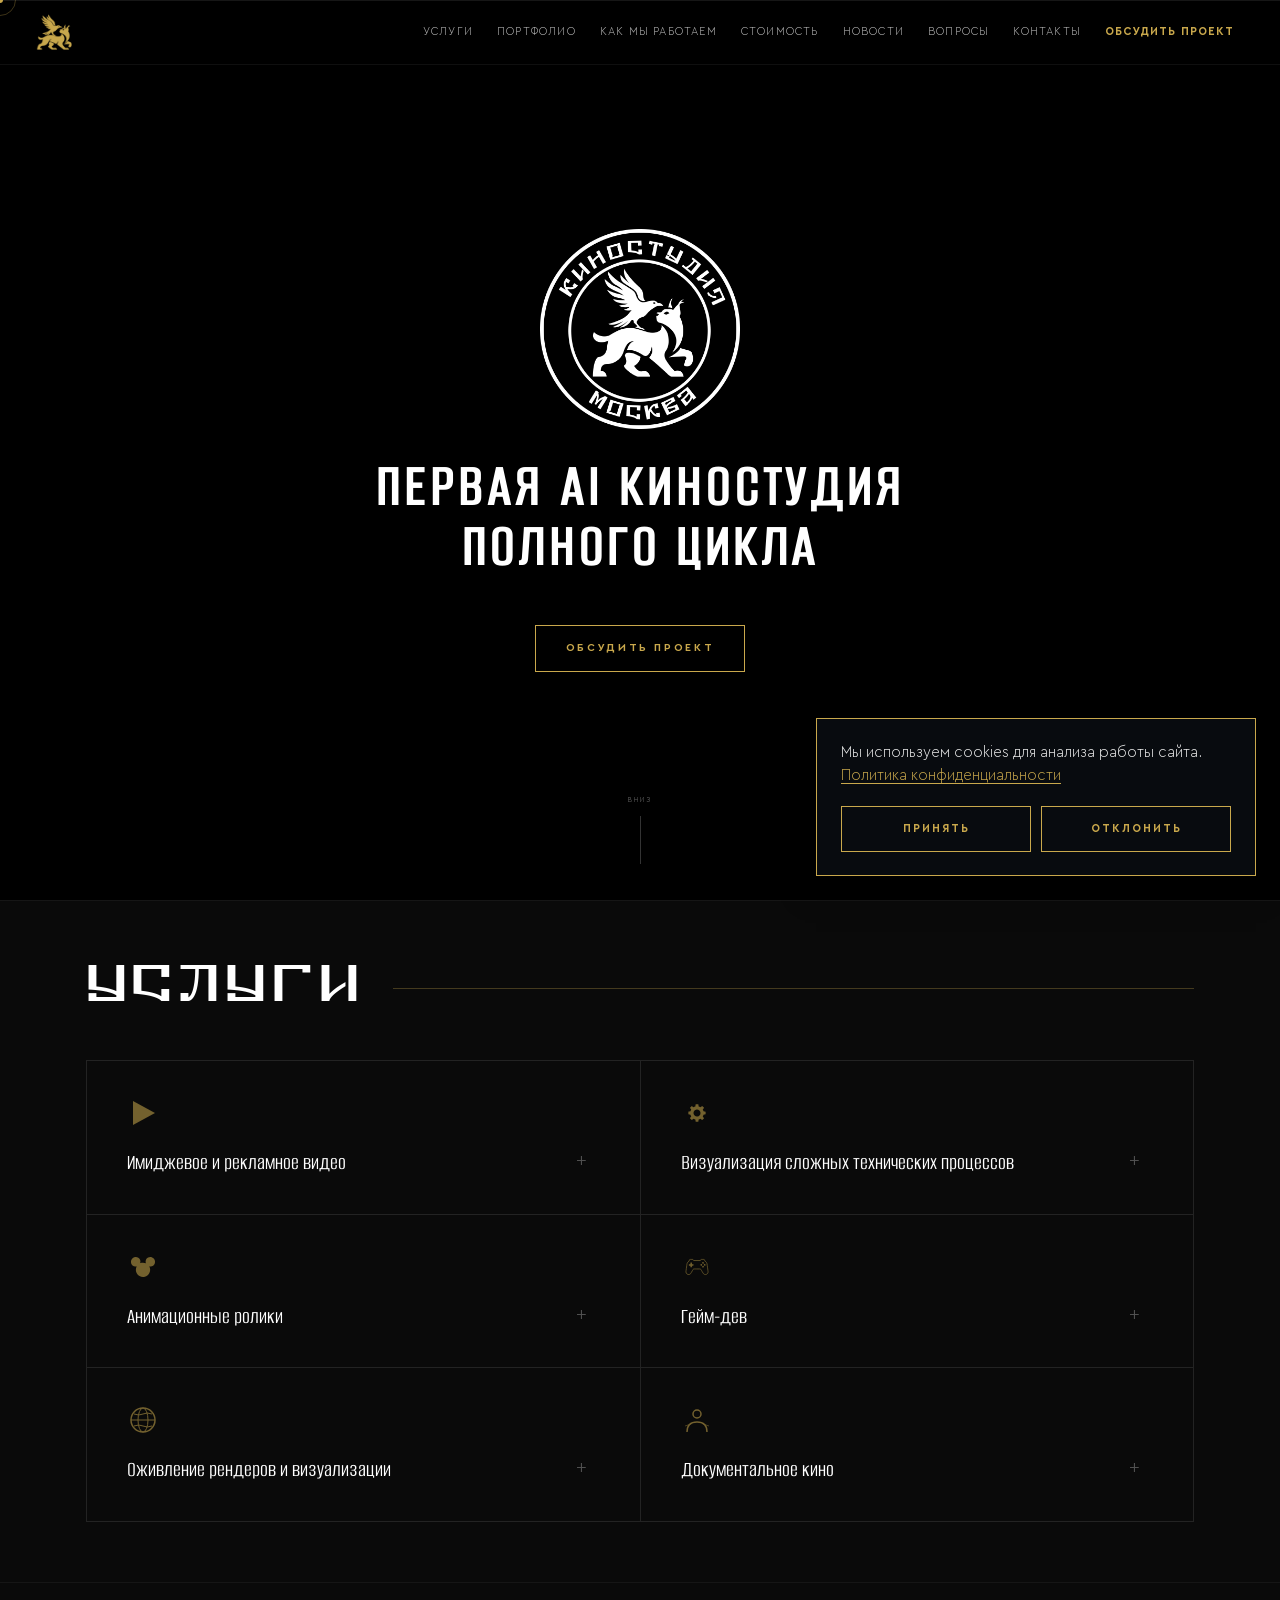
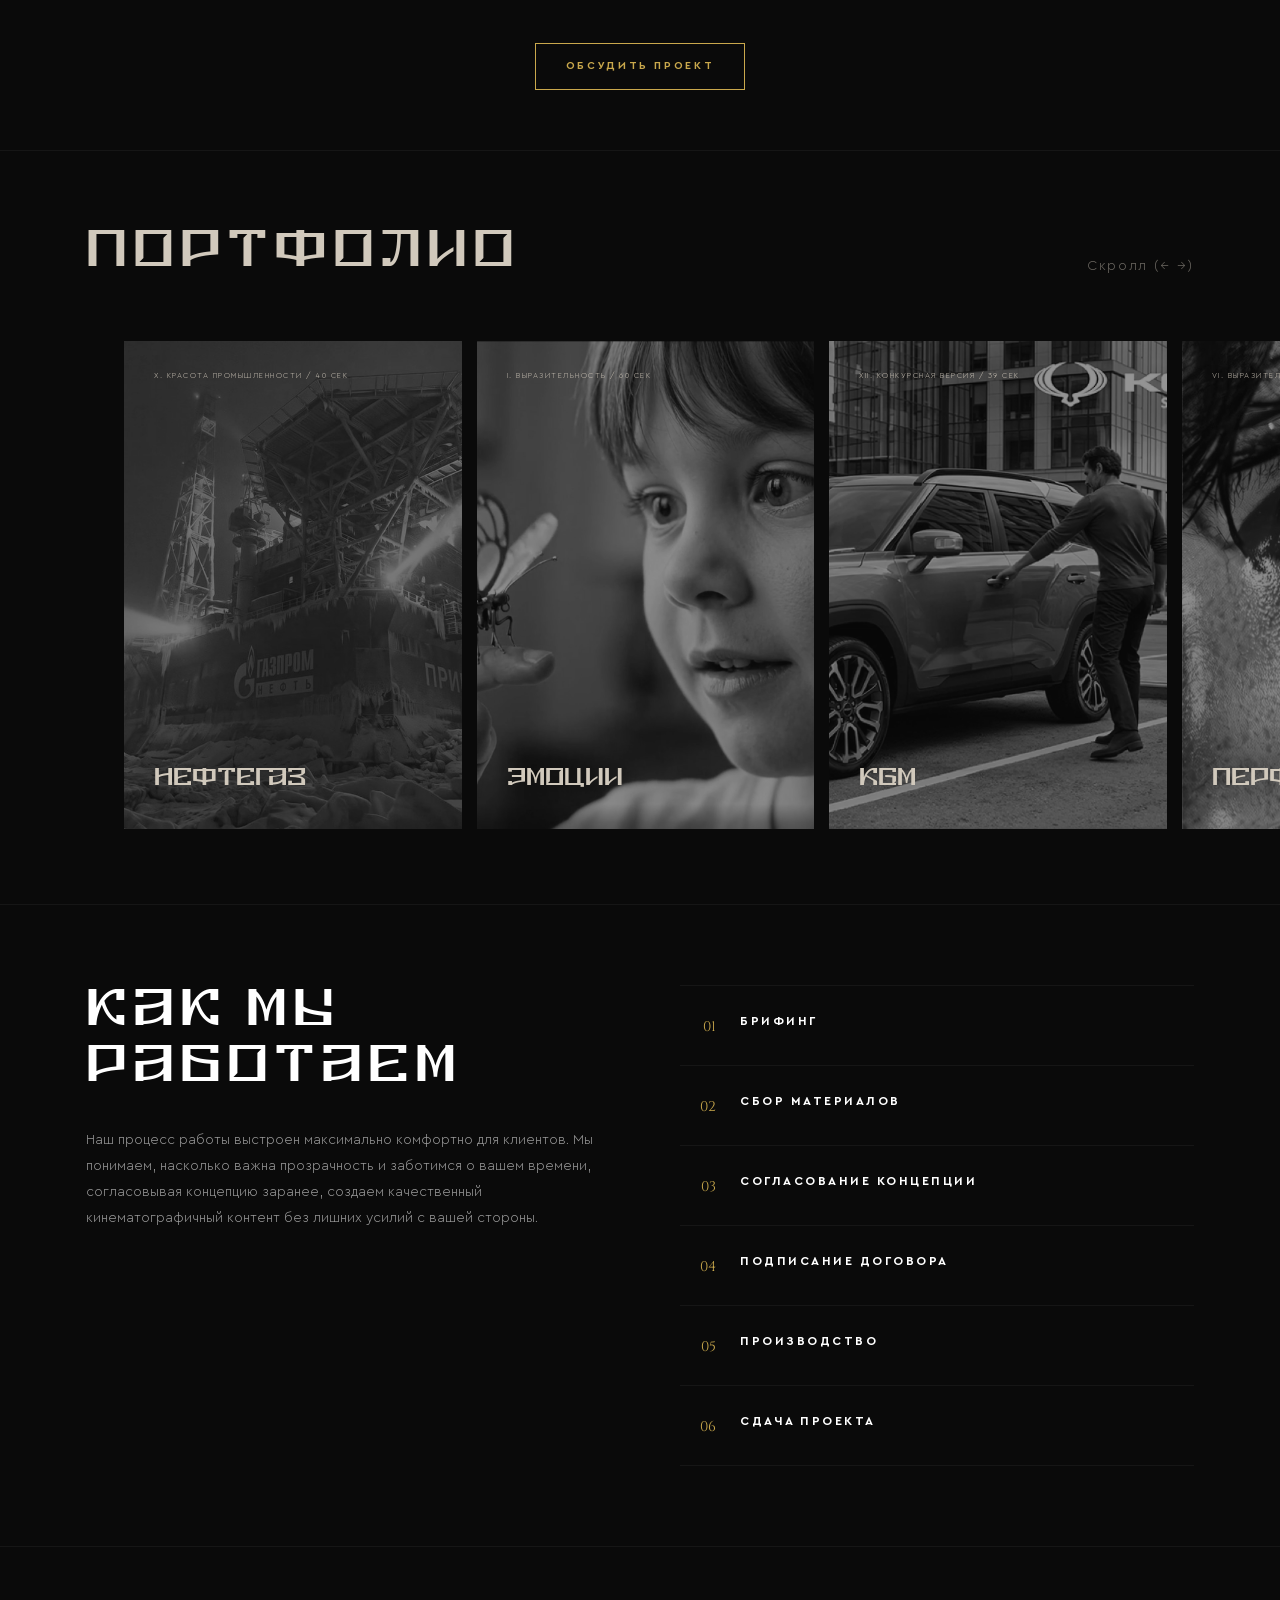
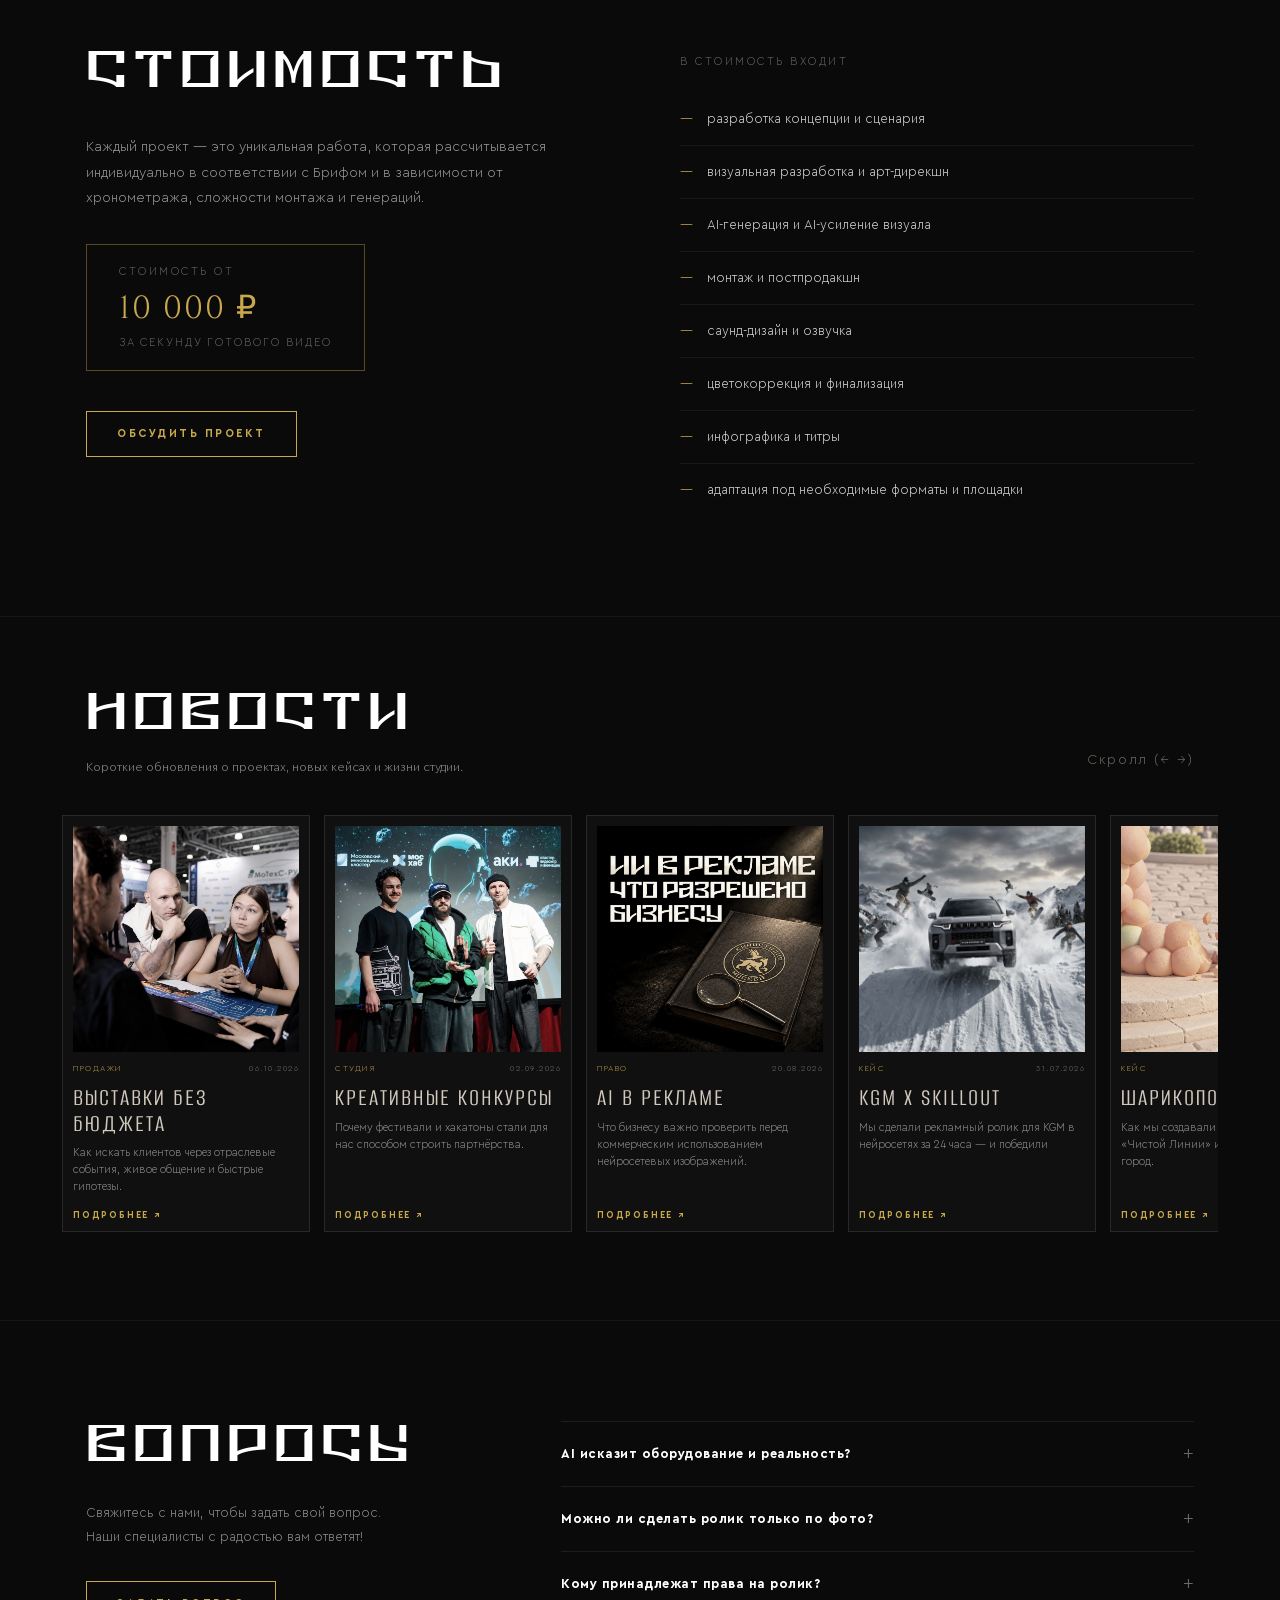
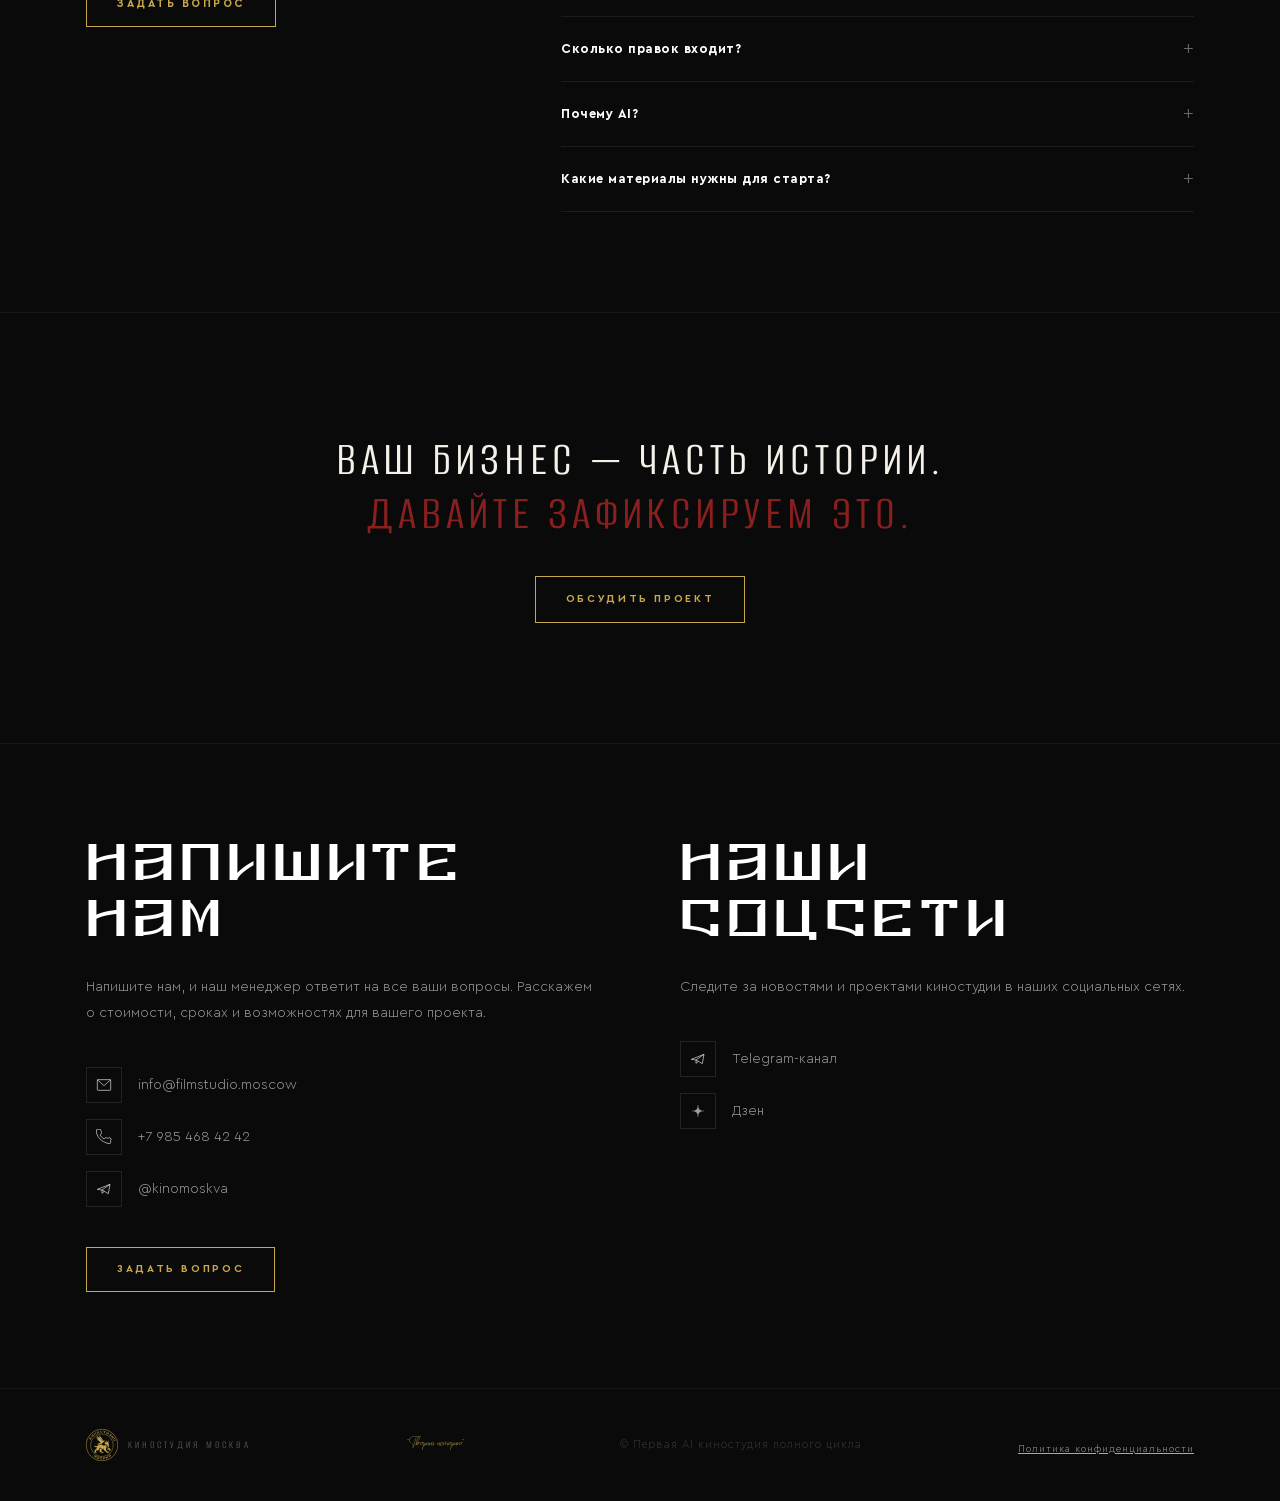
==== index.html @ 427b46ea "Add homepage for hosting diagnostics" ====
<!DOCTYPE html>
<html lang="ru">
<head>
  <meta name="robots" content="noindex,nofollow">
  <meta charset="UTF-8" />
  <meta name="viewport" content="width=device-width, initial-scale=1.0" />
  <title>AI-видеопродакшн и рекламные ролики — Киностудия Москва</title>
  <meta name="description" content="Создаём AI-видео и рекламные ролики для брендов, агентств и корпоративных заказчиков. Концепция, производство и постпродакшн. Обсудите проект со студией">
  
  
  
  <link href="https://fonts.googleapis.com/css2?family=Cinzel:wght@400&display=swap" rel="stylesheet" />
<style>
    @font-face {
      font-display: swap;
      font-family: 'Alumni Sans';
      font-weight: 400;
      src: url('./seo-assets/95b2f2b636941650c0e4.woff') format('woff');
    }
    @font-face {
      font-display: swap;
      font-family: 'Bella Script CYR';
      font-weight: 400;
      src: url('./seo-assets/e4b12abcdb68e929bc5b.woff') format('woff');
    }
    @font-face {
      font-display: swap;
      font-family: 'Belozersk';
      font-weight: 400;
      src: url('./seo-assets/f9d3b7fd0845e3368933.woff') format('woff');
    }
    @font-face {
      font-display: swap;
      font-family: 'Cera Pro';
      font-weight: 700;
      src: url('./seo-assets/f8084cbc8c60eb4481e8.woff') format('woff');
    }
    @font-face {
      font-display: swap;
      font-family: 'Cera Pro';
      font-weight: 300;
      src: url('./seo-assets/e4d81f683a7a56b06e94.woff') format('woff');
    }

    *, *::before, *::after { box-sizing: border-box; margin: 0; padding: 0; }

    :root {
      --gold: #C9A84C;
      --gold-30: rgba(201,168,76,0.3);
      --black: #0A0A0A;
      --dark-green: #0A0F0B;
      --white: #FFFFFF;
      --white-60: rgba(255,255,255,0.6);
      --white-50: rgba(255,255,255,0.5);
      --white-20: rgba(255,255,255,0.2);
      --white-10: rgba(255,255,255,0.1);
      --white-5: rgba(255,255,255,0.05);
      --dawn-pink: #F5F0E8;
    }

    html { scroll-behavior: smooth; }

    body {
      background: var(--dark-green);
      color: var(--white);
      font-family: 'Cera Pro', sans-serif;
      overflow-x: hidden;
    }

    /* HEADER */
    header {
      position: fixed; top:0; left:0; right:0; z-index:100;
      display:flex; justify-content:space-between; align-items:center;
      padding:14px 36px;
      background:rgba(10,10,10,0.85);
      backdrop-filter:blur(12px);
      -webkit-backdrop-filter:blur(12px);
      border-bottom:0.75px solid rgba(255,255,255,0.06);
    }
    .header-logo { display:flex; align-items:center; text-decoration:none; flex-shrink:0; }
    .header-logo svg, .header-logo img { width:36px; height:36px; }
    .header-nav {
      display:flex; align-items:center; gap:4px; flex-wrap:nowrap;
    }
    .header-nav a {
      font-family:'Cera Pro',sans-serif; font-weight:400; font-size:11px;
      letter-spacing:1.2px; text-transform:uppercase;
      color:rgba(255,255,255,0.75); text-decoration:none;
      padding:6px 10px; transition:color .25s; white-space:nowrap;
    }
    .header-nav a:hover { color:#fff; }
    .header-nav a.nav-cta {
      color:#C9A84C; font-weight:700;
    }
    .header-nav a.nav-cta:hover { color:#e0c070; }
    /* Burger for mobile */
    .header-burger {
      display:none; flex-direction:column; gap:5px; cursor:pointer;
      background:none; border:none; padding:4px;
    }
    .header-burger span {
      display:block; width:24px; height:1.5px; background:#fff; transition:.3s;
    }
    .header-mobile-nav {
      display:none; position:fixed; inset:0; top:64px; z-index:99;
      background:rgba(10,10,10,0.97); backdrop-filter:blur(16px);
      flex-direction:column; align-items:center; justify-content:center; gap:28px;
    }
    .header-mobile-nav.open { display:flex; }
    .header-mobile-nav a {
      font-family:'Cera Pro',sans-serif; font-weight:400; font-size:15px;
      letter-spacing:2px; text-transform:uppercase;
      color:rgba(255,255,255,0.8); text-decoration:none;
    }
    .header-mobile-nav a:hover { color:#fff; }
    .header-mobile-nav a.nav-cta { color:#C9A84C; font-weight:700; }
    @media(max-width:1100px){
      .header-nav { display:none; }
      .header-burger { display:flex; }
    }

    /* HERO */
    #hero {
      position:relative; width:100%; height:100vh; min-height:700px;
      background:var(--black); display:flex; flex-direction:column;
      justify-content:center; align-items:center; overflow:hidden;
    }
    .hero-video {
      position:absolute; inset:0; width:100%; height:100%;
      object-fit:cover; z-index:0;
    }
    .hero-bg {
      position:absolute; inset:0;
      background: linear-gradient(180deg,rgba(10,10,10,.4) 0%,rgba(10,10,10,0) 50%,#0A0A0A 100%),rgba(10,10,10,.7);
      mix-blend-mode:multiply; z-index:1;
    }
    .hero-content {
      position:relative; z-index:2;
      display:flex; flex-direction:column; align-items:center;
      text-align:center; max-width:768px; padding:0 12px;
    }
    .hero-logo-mark { margin-bottom:28px; filter:drop-shadow(0 18px 18px rgba(0,0,0,.4)); }
    .hero-logo-mark svg, .hero-logo-mark img { width:200px; height:200px; }
    .hero-title {
      font-family:'Alumni Sans',sans-serif; font-weight:700;
      font-size:clamp(36px,5vw,60px); line-height:1.0;
      letter-spacing:5px; text-transform:uppercase;
      color:var(--white); margin-bottom:16px; max-width:670px;
    }
    .hero-tagline {
      font-family:'Bella Script CYR',cursive; font-size:216px;
      font-weight:400; line-height:1.1; color:var(--gold);
      letter-spacing:1px; margin-bottom:8px;
    }
    .hero-scroll {
      position:absolute; bottom:36px; left:50%; transform:translateX(-50%);
      display:flex; flex-direction:column; align-items:center; gap:12px; z-index:3;
    }
    .hero-scroll span {
      font-family:'Cera Pro',sans-serif; font-size:7px;
      letter-spacing:2px; text-transform:uppercase; color:var(--white-50);
    }
    .hero-scroll-line {
      width:1px; height:48px; background:var(--white-20);
      animation:scrollPulse 2s ease-in-out infinite;
    }
    @keyframes scrollPulse {
      0%,100% { transform:scaleY(1); opacity:.5; }
      50% { transform:scaleY(.6); opacity:1; }
    }

    /* SECTION BASE */
    section { width:100%; border-top:.75px solid var(--white-5); scroll-margin-top:88px; }
    .container { max-width:1156px; margin:0 auto; padding:0 24px; }
    .section-title {
      font-family:'Alumni Sans',sans-serif; font-weight:400;
      font-size:clamp(36px,4vw,60px); line-height:1.08;
      letter-spacing:6px; text-transform:uppercase;
    }

    /* VALUES */
    #values { padding:96px 0 54px; background:var(--dark-green); }
    #values .section-title { color:var(--dawn-pink); max-width:1156px; margin-bottom:44px; }
    .values-grid {
      display:grid; grid-template-columns:repeat(4,1fr);
      border-top:.9px solid var(--white-10); padding-top:58px;
    }
    .value-item { padding-right:32px; }
    .value-numeral {
      font-family:'Cinzel',serif; font-weight:400; font-size:28px; line-height:1;
      color:var(--gold); margin-bottom:20px; display:block;
      -webkit-text-stroke:0; -webkit-font-smoothing:antialiased;
    }
    .value-label {
      font-family:'Cera Pro',sans-serif; font-weight:700; font-size:11px;
      letter-spacing:3px; text-transform:uppercase; color:var(--white);
      margin-bottom:14px; display:block;
    }
    .value-desc {
      font-family:'Cera Pro',sans-serif; font-weight:300; font-size:15px;
      line-height:1.75; color:var(--white-60); max-width:240px;
    }

    /* SERVICES */
    #services { padding:60px 0; background:var(--black); }
    .services-header { display:flex; align-items:center; gap:28px; margin-bottom:44px; }
    .services-header .section-title { color:var(--white); white-space:nowrap; }
    .services-divider { flex:1; height:.9px; background:var(--gold-30); }
    .services-grid {
      display:grid; grid-template-columns:repeat(2,1fr);
      border-top:.9px solid var(--white-10);
      border-left:.9px solid var(--white-10);
    }
    .service-card {
      padding:36px 40px; border-right:.9px solid var(--white-10);
      border-bottom:.9px solid var(--white-10);
      transition:background .4s; cursor:pointer;
      position:relative;
    }
    .service-card:hover { background:rgba(255,255,255,0.04); }
    .service-card:hover .service-icon svg *[stroke]:not([stroke='none']) { stroke:#8A1F1F; }
    .service-card:hover .service-icon svg *[fill]:not([fill='none']) { fill:#8A1F1F; }
    .service-card:hover .service-icon { opacity:1; }
    .service-icon { width:32px; height:32px; margin-bottom:20px; opacity:.55; }
    .service-icon svg { width:100%; height:100%; }
    .service-icon svg * { transition:stroke .3s, fill .3s; }
    .service-card-top { display:flex; align-items:flex-start; justify-content:space-between; }
    .service-name {
      font-family:'Alumni Sans',sans-serif; font-weight:400; font-size:22px;
      line-height:1.3; color:var(--white); margin-bottom:0; flex:1;
    }
    .service-toggle {
      width:24px; height:24px; flex-shrink:0; margin-left:16px; margin-top:2px;
      color:rgba(255,255,255,0.3); transition:transform .3s, color .3s;
      font-size:20px; line-height:1; user-select:none;
    }
    .service-card.open .service-toggle { transform:rotate(45deg); color:#C9A84C; }
    .service-desc {
      font-family:'Cera Pro',sans-serif; font-weight:300; font-size:14px;
      line-height:1.7; color:var(--white-50);
      max-height:0; overflow:hidden; transition:max-height .4s ease, opacity .4s ease, margin .4s ease;
      opacity:0; margin-top:0;
    }
    .service-card.open .service-desc {
      max-height:300px; opacity:1; margin-top:16px;
    }
    @media(max-width:768px){
      .services-grid { grid-template-columns:1fr; }
      .service-card { padding:28px 20px; }
    }

    /* ARCHIVE / PORTFOLIO */
    #portfolio { padding:75px 0; background:var(--black); overflow:hidden; }
    .archive-header {
      display:flex; flex-direction:row; justify-content:space-between;
      align-items:flex-end; margin-bottom:60px;
      max-width:1156px; margin-left:auto; margin-right:auto; padding:0 24px;
    }
    .archive-label {
      font-family:'Cera Pro',sans-serif; font-weight:400; font-size:14px;
      line-height:18px; letter-spacing:3.3px; text-transform:uppercase;
      color:#8C7851; margin-bottom:10px;
    }
    .archive-title {
      font-family:'Alumni Sans',sans-serif; font-weight:400;
      font-size:clamp(36px,4vw,60px); line-height:1.08;
      letter-spacing:6px; color:#D1C9BC; text-transform:uppercase;
    }
    .archive-scroll-hint {
      font-family:'Cera Pro',sans-serif; font-weight:400; font-size:14px;
      line-height:18px; letter-spacing:1.65px; color:#D1C9BC; opacity:.5;
      align-self:flex-end; padding-bottom:6px;
    }
    .archive-strip {
      width:100%; height:488px;
      overflow-x:scroll; overflow-y:hidden;
      display:flex; flex-direction:row; gap:15px; padding:0 144px;
      scrollbar-width:none; -ms-overflow-style:none; cursor:grab;
    }
    .archive-strip::-webkit-scrollbar { display:none; }
    .archive-strip:active { cursor:grabbing; }
    .archive-card {
      position:relative; flex:0 0 337.5px; height:487.5px;
      background:#111111; overflow:hidden;
    }
    .archive-card-bg {
      position:absolute; inset:0;
      filter:grayscale(100%); opacity:.55; transition:filter .4s, opacity .4s;
    }
    .archive-card:hover .archive-card-bg { filter:grayscale(0%); opacity:.85; }
    .archive-card-corners {
      position:absolute; inset:0; pointer-events:none;
      opacity:0; transition:opacity .35s;
    }
    .archive-card:hover .archive-card-corners { opacity:0; }
    .archive-card-corners img {
      position:absolute; width:48px; height:61px;
    }
    .archive-card-corners img:nth-child(1) { bottom:0; left:0; transform:none; }
    .archive-card-corners img:nth-child(2) { bottom:0; right:0; transform:scaleX(-1); }
    .archive-card-corners img:nth-child(3) { top:0; left:0; transform:scaleY(-1); }
    .archive-card-corners img:nth-child(4) { top:0; right:0; transform:scale(-1,-1); }
    .archive-card-meta {
      position:absolute; left:30px; right:30px; top:30px;
      font-family:'Cera Pro',sans-serif; font-weight:400; font-size:7.5px;
      line-height:9px; letter-spacing:1.5px; text-transform:uppercase;
      color:#D1C9BC; z-index:1;
    }
    .archive-card-title {
      position:absolute; left:30px; right:30px; bottom:37px;
      font-family:'Belozersk',serif; font-weight:400; font-size:24px;
      line-height:26px; color:#D1C9BC; z-index:2;
    }
    .archive-card-plus {
      position:absolute; left:50%; top:50%; transform:translate(-50%,-50%);
      width:26.4px; height:26.4px; background:rgba(8,8,8,.8);
      border:.75px solid #D1C9BC; border-radius:50%;
      display:flex; align-items:center; justify-content:center;
      opacity:0; transition:opacity .3s; z-index:3;
    }
    .archive-card:hover .archive-card-plus { opacity:1; }
    .archive-card-plus svg { width:8.4px; height:8.4px; }

    /* NEWS */
    #news {
      padding:72px 0 70px;
      background:var(--black);
      border-top:.75px solid var(--white-5);
      overflow:hidden;
    }
    .news-header {
      display:flex;
      justify-content:space-between;
      align-items:flex-end;
      gap:32px;
      margin-bottom:26px;
    }
    .news-intro {
      max-width:380px;
      margin-top:12px;
      font-family:'Cera Pro',sans-serif;
      font-size:12px;
      line-height:1.7;
      color:rgba(255,255,255,.55);
    }
    .news-scroll-hint {
      font-family:'Cera Pro',sans-serif;
      font-size:14px;
      line-height:18px;
      letter-spacing:1.65px;
      color:#D1C9BC;
      opacity:.5;
      flex-shrink:0;
      padding-bottom:8px;
    }
    .news-strip {
      display:flex;
      gap:14px;
      overflow-x:auto;
      overflow-y:hidden;
      scroll-snap-type:x mandatory;
      padding:12px 24px 18px;
      margin:0 -24px;
      scrollbar-width:none;
      -ms-overflow-style:none;
      cursor:grab;
    }
    .news-strip::-webkit-scrollbar { display:none; }
    .news-strip:active { cursor:grabbing; }
    .news-card {
      display:flex;
      flex-direction:column;
      flex:0 0 248px;
      scroll-snap-align:start;
      padding:10px;
      border:.75px solid rgba(255,255,255,.1);
      background:rgba(255,255,255,.025);
      text-decoration:none;
      color:inherit;
      transition:transform .35s ease, border-color .35s ease, background .35s ease;
    }
    .news-card:hover {
      transform:translateY(-4px);
      border-color:rgba(201,168,76,.45);
      background:rgba(201,168,76,.045);
    }
    .news-image {
      flex-shrink:0;
      width:100%;
      aspect-ratio:1/1;
      margin-bottom:12px;
      background:#111 center/cover no-repeat;
      filter:grayscale(45%);
      transition:filter .35s ease, opacity .35s ease;
    }
    .news-card:hover .news-image { filter:grayscale(0%); opacity:.92; }
    .news-image.news-placeholder {
      display:flex;
      align-items:center;
      justify-content:center;
      border:.75px solid rgba(201,168,76,.18);
      background:
        radial-gradient(circle at 50% 42%, rgba(201,168,76,.12), rgba(201,168,76,0) 42%),
        linear-gradient(145deg, rgba(255,255,255,.04), rgba(255,255,255,.01));
      filter:none;
    }
    .news-image.news-placeholder span {
      font-family:'Cinzel',serif;
      font-size:28px;
      letter-spacing:5px;
      color:rgba(201,168,76,.55);
    }
    .news-meta-row {
      display:flex;
      justify-content:space-between;
      align-items:center;
      gap:14px;
      margin-bottom:10px;
      font-family:'Cera Pro',sans-serif;
      font-size:8px;
      line-height:1.4;
      letter-spacing:1.5px;
      text-transform:uppercase;
      color:rgba(255,255,255,.42);
    }
    .news-category { color:#C9A84C; }
    .news-card h3 {
      margin:0 0 8px;
      font-family:'Alumni Sans',sans-serif;
      font-weight:400;
      font-size:25px;
      line-height:1.02;
      letter-spacing:2px;
      text-transform:uppercase;
      color:#D1C9BC;
    }
    .news-card p {
      min-height:54px;
      margin:0 0 12px;
      font-family:'Cera Pro',sans-serif;
      font-size:11px;
      line-height:1.55;
      color:rgba(255,255,255,.58);
    }
    .news-more {
      display:inline-flex;
      margin-top:auto;
      align-items:center;
      gap:8px;
      font-family:'Cera Pro',sans-serif;
      font-size:9px;
      font-weight:700;
      letter-spacing:1.8px;
      text-transform:uppercase;
      color:#C9A84C;
    }


    /* PROCESS */
    #process { padding:80px 0; background:var(--black); border-top:.75px solid var(--white-5); }
    .process-inner { display:grid; grid-template-columns:1fr 1fr; gap:80px; align-items:start; }
    .process-text .section-title { color:var(--white); margin-bottom:32px; }
    .process-text p { font-family:'Cera Pro',sans-serif; font-size:14px; line-height:1.85; color:var(--white-60); margin-bottom:20px; }
    .process-steps { display:flex; flex-direction:column; }
    .process-step { display:flex; align-items:flex-start; gap:24px; padding:28px 0; border-bottom:.75px solid var(--white-5); }
    .process-step:first-child { border-top:.75px solid var(--white-5); }
    .step-num { font-family:'Cinzel',serif; font-size:14px; color:var(--gold); min-width:36px; text-align:right; margin-top:3px; flex-shrink:0; }
    .step-body h3 { font-family:'Cera Pro',sans-serif; font-weight:700; font-size:12px; letter-spacing:2.5px; text-transform:uppercase; color:var(--white); margin-bottom:8px; }
    .step-body p { font-family:'Cera Pro',sans-serif; font-size:12px; line-height:1.8; color:var(--white-50); }

        /* ── FAQ ── */
    #faq { padding:100px 0; background:var(--black); border-top:.75px solid var(--white-5); }
    .faq-inner { display:grid; grid-template-columns:1fr 1.6fr; gap:80px; align-items:start; }
    .faq-left .section-title { color:var(--white); margin-bottom:24px; }
    .faq-left p { font-family:'Cera Pro',sans-serif; font-size:13px; line-height:1.85; color:rgba(255,255,255,0.55); margin-bottom:32px; }
    .faq-list { display:flex; flex-direction:column; }
    .faq-item { border-bottom:.75px solid rgba(255,255,255,0.08); cursor:pointer; }
    .faq-item:first-child { border-top:.75px solid rgba(255,255,255,0.08); }
    .faq-q { display:flex; justify-content:space-between; align-items:center; gap:20px;
      padding:22px 0; font-family:'Cera Pro',sans-serif; font-size:13px; font-weight:700;
      letter-spacing:0.5px; color:var(--white); transition:color .25s; user-select:none; }
    .faq-item:hover .faq-q { color:#C9A84C; }
    .faq-icon { font-size:20px; font-weight:300; color:rgba(255,255,255,0.4);
      transition:transform .3s, color .25s; flex-shrink:0; line-height:1; }
    .faq-item.open .faq-icon { transform:rotate(45deg); color:#C9A84C; }
    .faq-a { max-height:0; overflow:hidden; opacity:0;
      transition:max-height .4s ease, opacity .35s ease, padding .3s ease;
      font-family:'Cera Pro',sans-serif; font-size:13px; line-height:1.8;
      color:rgba(255,255,255,0.6); padding-bottom:0; }
    .faq-item.open .faq-a { max-height:400px; opacity:1; padding-bottom:22px; }

    /* CONTACTS */
    #contacts { padding:96px 0; background:var(--black); border-top:.75px solid var(--white-5); }
    .contacts-inner { display:grid; grid-template-columns:repeat(2, minmax(0, 1fr)); gap:80px; }
    .contacts-social .section-title { color:var(--white); margin-bottom:24px; }
    .contacts-social p { font-family:'Cera Pro',sans-serif; font-size:14px; line-height:1.85; color:var(--white-60); margin-bottom:40px; }
    @media(max-width:768px) {
      .contacts-inner { grid-template-columns:1fr; gap:56px; }
      .contacts-social p { margin-bottom:28px; }
    }
    .contacts-text .section-title { color:var(--white); margin-bottom:24px; }
    .contacts-text p { font-family:'Cera Pro',sans-serif; font-size:14px; line-height:1.85; color:var(--white-60); margin-bottom:40px; }
    .contacts-links { display:flex; flex-direction:column; gap:16px; }
    .contact-link { display:flex; align-items:center; gap:16px; font-family:'Cera Pro',sans-serif; font-size:14px; color:var(--white-60); text-decoration:none; transition:color .3s; }
    .contact-link:hover { color:var(--gold); }
    .contact-link-icon { width:36px; height:36px; border:.75px solid var(--white-10); display:flex; align-items:center; justify-content:center; flex-shrink:0; transition:border-color .3s, background .3s; }
    .contact-link:hover .contact-link-icon { border-color:var(--gold-30); background:rgba(201,168,76,.05); }
    .contact-link-icon svg { width:16px; height:16px; stroke:currentColor; fill:none; }
    .contact-form { display:flex; flex-direction:column; gap:20px; }
    .form-group { display:flex; flex-direction:column; gap:8px; }
    .form-group label { font-family:'Cera Pro',sans-serif; font-size:10px; letter-spacing:2px; text-transform:uppercase; color:var(--white-50); }
    .form-group input, .form-group textarea {
      background:transparent; border:none; border-bottom:.75px solid var(--white-10);
      color:var(--white); font-family:'Cera Pro',sans-serif; font-size:14px; font-weight:300;
      padding:12px 0; outline:none; resize:none; transition:border-color .3s; width:100%;
    }
    .form-group input::placeholder, .form-group textarea::placeholder { color:var(--white-20); }
    .form-group input:focus, .form-group textarea:focus { border-bottom-color:var(--gold); }
    .form-group textarea { height:100px; }
    .form-submit {
      display:inline-flex; align-items:center; gap:12px;
      background:var(--gold); color:var(--black); font-family:'Cera Pro',sans-serif;
      font-size:11px; font-weight:700; letter-spacing:2.5px; text-transform:uppercase;
      border:none; padding:16px 32px; cursor:pointer; transition:opacity .3s; align-self:flex-start;
    }
    .form-submit:hover { opacity:.85; }
    .form-submit svg { width:14px; height:14px; stroke:var(--black); fill:none; }

    /* FOOTER */
    footer { background:var(--black); border-top:.75px solid var(--white-5); padding:40px 0; }
    .footer-inner { display:flex; align-items:center; justify-content:space-between; }
    .footer-logo-text { font-family:'Alumni Sans',sans-serif; font-size:18px; letter-spacing:4px; text-transform:uppercase; color:var(--white-50); display:flex; align-items:center; gap:10px; }
    .footer-copy { font-family:'Cera Pro',sans-serif; font-size:11px; letter-spacing:1px; color:var(--white-20); }
    .footer-tagline { font-family:'Bella Script CYR',cursive; font-size:24px; color:var(--gold); opacity:.6; font-weight:400; }

    /* SCROLL REVEAL */
    .reveal { opacity:1; transform:none; transition:opacity .7s ease, transform .7s ease; }
    .reveal.reveal-ready { opacity:0; transform:translateY(24px); }
    .reveal.visible { opacity:1; transform:none; }
    .reveal-delay-1 { transition-delay:.1s; }
    .reveal-delay-2 { transition-delay:.2s; }
    .reveal-delay-3 { transition-delay:.3s; }
    .reveal-delay-4 { transition-delay:.4s; }

    /* CURSOR */
    @media(max-width:768px){ .cursor, .cursor-ring { display:none !important; } }
    .cursor { position:fixed; width:6px; height:6px; background:var(--gold); border-radius:50%; pointer-events:none; z-index:9999; transform:translate(-50%,-50%); transition:transform .1s; }
    .cursor-ring { position:fixed; width:32px; height:32px; border:1px solid var(--gold-30); border-radius:50%; pointer-events:none; z-index:9998; transform:translate(-50%,-50%); transition:transform .15s ease, width .3s, height .3s, border-color .3s; }

    @media (max-width:768px) {
      .values-grid { grid-template-columns:1fr 1fr; gap:40px 24px; }
      .services-grid { grid-template-columns:1fr 1fr; }
      .service-card { border-right:none; border-bottom:.9px solid var(--white-10); }
      .process-inner, .tech-inner, .contacts-inner { grid-template-columns:1fr; gap:40px; }
      .stats-grid { grid-template-columns:1fr 1fr; }
      .stat-item { border-right:none; border-bottom:1px solid rgba(10,10,10,.15); }
      .footer-inner { flex-direction:column; gap:16px; text-align:center; }
      .archive-header { flex-direction:column; align-items:flex-start; gap:8px; }
      header { mix-blend-mode:normal; background:rgba(10,10,10,.8); backdrop-filter:blur(8px); }
      .hero-tagline { font-size:72px; line-height:0.95; }
    }

    /* ── VIDEO OVERLAY ── */
    .video-overlay {
      display:none; position:fixed; inset:0; z-index:9999;
      align-items:center; justify-content:center;
    }
    .video-overlay.active { display:flex; }
    .video-overlay-backdrop {
      position:absolute; inset:0;
      background:rgba(0,0,0,.5);
    }
    .video-overlay-box {
      position:relative; z-index:1;
      width:70vw; max-width:70vw;
      background:#000;
      box-shadow:0 0 80px rgba(0,0,0,.8);
    }
    .video-overlay-box video {
      display:block; width:100%; height:auto;
    }
    .video-overlay-close {
      position:absolute; top:-44px; right:0;
      width:36px; height:36px; cursor:pointer;
      display:flex; align-items:center; justify-content:center;
      background:none; border:none; padding:0;
    }
    .video-overlay-close svg { width:24px; height:24px; }
    .archive-card { cursor:pointer; }
    /* Process step hover descriptions */
    .step-desc {
      overflow: hidden;
      max-height: 0;
      opacity: 0;
      transition: max-height 0.4s ease, opacity 0.3s ease, margin-top 0.3s ease;
      font-family: 'Cera Pro', sans-serif;
      font-size: 13px;
      line-height: 1.7;
      color: rgba(255,255,255,0.6);
      margin-top: 0;
    }
    .process-step-hover:hover .step-desc {
      max-height: 200px;
      opacity: 1;
      margin-top: 10px;
    }
    .process-step-hover {
      cursor: default;
      transition: background 0.2s;
    }
    .process-step-hover:hover {
      background: rgba(255,255,255,0.02);
    }
    /* ── CASES ── */
    #cases { padding:80px 0; background:var(--black); border-top:.75px solid var(--white-5); }
    .cases-header { display:flex; flex-direction:row; justify-content:space-between; align-items:flex-end;
      margin-bottom:60px; width:100%; padding:0 144px; box-sizing:border-box; }
    .cases-grid { display:flex; flex-direction:row; gap:15px;
      width:100%; padding:0 144px;
      overflow-x:auto; overflow-y:hidden; scrollbar-width:none; -ms-overflow-style:none; cursor:grab; }
    .cases-grid::-webkit-scrollbar { display:none; }
    .cases-grid:active { cursor:grabbing; }
    .case-card {
      position:relative; width:380px; height:460px; flex:0 0 380px;
      background:#181B17; overflow:hidden; cursor:pointer; text-decoration:none; display:block;
    }
    .case-image-wrapper { position:absolute; inset:0; z-index:0; }
    .case-image-bg {
      position:absolute; left:-5px; right:-5px; top:-5px; bottom:-5px;
      background-size:cover; background-position:center;
      filter:grayscale(100%) brightness(0.85);
      transition:filter .45s ease;
    }
    .case-card:hover .case-image-bg { filter:grayscale(0%) brightness(1); }
    .case-overlay {
      position:absolute; inset:0; z-index:1;
      background:linear-gradient(0deg, rgba(2,3,2,.95) 0%, rgba(2,3,2,.6) 26.44%, rgba(28,46,30,.1) 52.88%, rgba(2,3,2,.6) 75.48%, rgba(2,3,2,.95) 100%);
    }
    .case-frame-border {
      box-sizing:border-box; position:absolute; left:15px; right:15px; top:15px; bottom:15px;
      border:1px solid rgba(201,168,76,.15); z-index:2; pointer-events:none;
      transition:border-color .35s;
    }
    .case-card:hover .case-frame-border { border-color:rgba(201,168,76,.35); }
    .case-date-left {
      position:absolute; left:30px; top:24px; z-index:3;
      font-family:'Cera Pro',sans-serif; font-size:12.8px; line-height:20px;
      letter-spacing:1.28px; color:#7A1C1C;
    }
    .case-date-right {
      position:absolute; right:30px; top:24px; z-index:3;
      font-family:'Cera Pro',sans-serif; font-size:12.8px; line-height:20px;
      letter-spacing:1.28px; color:#7A1C1C;
    }
    .case-content {
      position:absolute; bottom:0; left:0; right:0; z-index:5;
      padding:30px; display:flex; flex-direction:column; gap:0;
    }
    .case-client {
      font-family:'Oswald','Alumni Sans',sans-serif; font-size:12px; line-height:19px;
      letter-spacing:3.6px; text-transform:uppercase; color:#C9A84C;
      opacity:.8; margin-bottom:8px;
    }
    .case-title {
      font-family:'Belozersk Font',serif; font-size:clamp(20px,3vw,36px); line-height:1.15;
      color:#8A1F1F; margin:0 0 8px 0;
    }

    .case-corners { position:absolute; inset:0; pointer-events:none; opacity:0; transition:opacity .35s; z-index:6; }
    .case-card:hover .case-corners { opacity:1; }
    .case-corners img { position:absolute; width:48px; height:61px; }
    .case-corners img:nth-child(1) { bottom:0; left:0; }
    .case-corners img:nth-child(2) { bottom:0; right:0; transform:scaleX(-1); }
    .case-corners img:nth-child(3) { top:0; left:0; transform:scaleY(-1); }
    .case-corners img:nth-child(4) { top:0; right:0; transform:scale(-1,-1); }
    @media(max-width:768px){
      .cases-header { padding:0 20px; }
      .cases-grid { padding:0 20px; gap:15px; }
      .case-card { flex:0 0 80vw; height:auto; aspect-ratio:4/3; }
    }

    /* Responsive layout: shared desktop typography and compact phone rhythm. */
    @media (max-width: 768px) {
      html, body {
        width:100%;
        max-width:100%;
        overflow-x:hidden;
      }
      body { -webkit-text-size-adjust:100%; }
      header {
        padding:12px 18px !important;
        background:rgba(10,10,10,.92) !important;
        mix-blend-mode:normal !important;
        backdrop-filter:blur(12px) !important;
        -webkit-backdrop-filter:blur(12px) !important;
      }
      .header-logo svg, .header-logo img { width:32px; height:32px; }
      .header-mobile-nav {
        top:58px;
        justify-content:flex-start;
        padding:44px 20px 32px;
        gap:22px;
        overflow-y:auto;
      }
      section { overflow-x:clip; }
      .container { padding:0 20px; }
      #hero {
        min-height:520px;
        height:min(740px, 92svh);
        padding:88px 0 56px;
        justify-content:center;
      }
      .hero-content {
        max-width:100%;
        padding:0 20px;
      }
      .hero-logo-mark { margin-bottom:20px; }
      .hero-logo-mark svg, .hero-logo-mark img { width:112px; height:112px; }
      .hero-title {
        font-size:clamp(30px, 8.5vw, 38px);
        line-height:1.05;
        letter-spacing:2.8px;
        max-width:340px;
        margin-bottom:20px;
      }
      .hero-cta {
        margin-top:24px !important;
        padding:14px 22px !important;
        max-width:calc(100vw - 40px);
      }
      .hero-scroll { bottom:20px; }
      .section-title,
      .archive-title {
        font-size:clamp(30px, 7.7vw, 38px);
        letter-spacing:3px;
        line-height:1.02;
        overflow-wrap:anywhere;
      }
      #services,
      #portfolio,
      #process,
      #price,
      #faq,
      #contacts {
        padding-top:40px !important;
        padding-bottom:40px !important;
      }
      .services-header {
        gap:18px;
        margin-bottom:28px;
      }
      .services-grid {
        grid-template-columns:repeat(2,minmax(0,1fr)) !important;
        align-items:stretch;
        border-left:.9px solid var(--white-10);
      }
      .service-card {
        padding:18px 14px;
        border-right:.9px solid var(--white-10);
      }
      .service-name {
        font-size:20px;
        line-height:1.2;
      }
      .service-desc {
        font-size:14px;
        line-height:1.65;
      }
      .archive-header {
        padding:0 20px;
        margin-bottom:28px;
      }
      .archive-scroll-hint {
        font-size:12px;
        padding-bottom:0;
      }
      .archive-strip {
        height:auto;
        padding:0 20px 6px;
        gap:14px;
        scroll-snap-type:x mandatory;
      }
      .archive-card {
        flex:0 0 min(64vw, 280px);
        height:auto;
        aspect-ratio:.72;
        max-height:390px;
        scroll-snap-align:start;
      }
      .archive-card-meta {
        left:20px;
        right:20px;
        top:20px;
      }
      .archive-card-title {
        left:20px;
        right:20px;
        bottom:24px;
        font-size:22px;
        line-height:24px;
      }
      .archive-card-plus { opacity:1; }
      #news {
        padding:42px 0 40px;
      }
      .news-header {
        flex-direction:column;
        align-items:flex-start;
        gap:8px;
        margin-bottom:18px;
      }
      .news-intro {
        max-width:none;
        margin-top:8px;
        font-size:11px;
        line-height:1.55;
      }
      .news-scroll-hint {
        font-size:11px;
        padding-bottom:0;
      }
      .news-strip {
        margin:0 -20px;
        padding:12px 20px 8px;
        gap:10px;
      }
      .news-card {
        flex:0 0 min(248px, 76vw);
        padding:8px;
      }
      .news-image {
        margin-bottom:9px;
      }
      .news-meta-row {
        margin-bottom:8px;
        gap:8px;
        font-size:7px;
        letter-spacing:1.1px;
      }
      .news-card h3 {
        margin-bottom:6px;
        font-size:20px;
        letter-spacing:1.6px;
        line-height:1.04;
      }
      .news-card p {
        min-height:0;
        margin-bottom:10px;
        font-size:12px;
        line-height:1.55;
      }
      .news-more {
        font-size:8px;
        letter-spacing:1.4px;
      }
      .process-inner,
      .faq-inner { display:block; }
      .process-text {
        position:static;
        top:auto;
        margin-bottom:32px;
      }
      .process-step {
        gap:16px;
        padding:16px 0;
      }
      .step-num {
        min-width:30px;
        text-align:left;
      }
      .step-desc {
        max-height:none;
        opacity:1;
        margin-top:10px;
      }
      .process-step-hover:hover { background:transparent; }
      #price .container > div {
        grid-template-columns:1fr !important;
        gap:28px !important;
      }
      #price a,
      #faq a,
      #cta-banner a,
      #contacts a[style*="inline-flex"] {
        width:auto;
        max-width:100%;
        min-height:44px;
      }
      .faq-left { margin-bottom:34px; }
      .faq-q {
        padding:16px 0;
        align-items:flex-start;
      }
      .faq-a {
        font-size:13px;
        line-height:1.7;
      }
      .contacts-inner { max-width:none; }
      .contacts-text p { margin-bottom:28px; }
      .contact-link {
        align-items:flex-start;
        min-width:0;
        overflow-wrap:anywhere;
        word-break:break-word;
      }
      .contact-link-icon { margin-top:-6px; }
      .footer-inner { align-items:center; }
      .footer-logo-text {
        justify-content:center;
        flex-wrap:wrap;
        line-height:1.1;
      }
      .video-overlay-box,
      .video-overlay-box[style] {
        width:92vw !important;
        max-width:92vw !important;
      }
      .video-overlay-close {
        top:-42px;
        right:0;
      }
      #privacy-modal > div {
        width:calc(100% - 32px) !important;
        margin:24px auto !important;
        padding:34px 20px !important;
      }
      #privacy-modal .privacy-title {
        font-size:24px !important;
        letter-spacing:2px !important;
      }
    }

    @media (max-width: 380px) {
      .hero-title {
        font-size:30px;
        letter-spacing:2.2px;
      }
      .archive-card { flex-basis:68vw; }
      .section-title,
      .archive-title { letter-spacing:2.4px; }
    }

    @media (max-width:768px) {
      .service-icon { width:24px; height:24px; margin-bottom:12px; }
      .service-toggle { margin-left:6px; width:18px; }
      .service-card.open .service-desc { max-height:720px; }
      .service-desc { font-size:13px; line-height:1.6; }
      .services-header, .archive-header { margin-bottom:24px; }
      .process-text .section-title, .faq-left .section-title,
      .contacts-text .section-title { margin-bottom:18px; }
      .process-text p, .contacts-text p { font-size:14px; line-height:1.65; }
      .process-text { margin-bottom:22px; }
      .step-desc { margin-top:6px; font-size:12px; line-height:1.6; }
      .step-body h3 { font-size:11px; letter-spacing:1.6px; }
      .faq-left { margin-bottom:24px; }
      .faq-left p { margin-bottom:20px; }
      .archive-header { flex-direction:row; align-items:center; }
      .archive-scroll-hint { font-size:10px; letter-spacing:1px; }
      .news-meta-row { font-size:8px; }
      .news-more { font-size:9px; }
      #price .container > div > div:first-child > div[style*="inline-block"] {
        padding:16px 20px !important; margin-bottom:24px !important;
      }
      #price .container > div > div:nth-child(2) > div:nth-child(2) > div {
        padding:12px 0 !important;
      }
      #price .section-title, #price p { margin-bottom:22px !important; }
      #cta-banner { padding:48px 20px !important; }
      #cta-banner > div:last-child { gap:24px !important; width:100%; }
      #cta-banner h2 { font-size:clamp(24px,6.5vw,32px) !important;
        letter-spacing:1.5px !important; white-space:normal !important; }
      section:has(> a:only-child) { padding:28px 0 !important; }
      .footer-logo-text { font-size:16px; letter-spacing:2px; }
    }
    @media (max-width:359px) {
      .services-grid { grid-template-columns:1fr !important; }
      .service-card { padding:16px; }
      .service-icon { float:left; margin:0 12px 0 0; }
      .service-card-top { min-height:30px; }
      .service-desc { clear:both; }
    }
</style>
<script src="./cookie-consent.js?v=20261031d"></script>
<link rel="canonical" href="./">
<meta property="og:type" content="website">
<meta property="og:locale" content="ru_RU">
<meta property="og:site_name" content="Киностудия Москва">
<meta property="og:title" content="AI-видеопродакшн и рекламные ролики — Киностудия Москва">
<meta property="og:description" content="AI-видео и рекламные ролики для брендов, агентств и корпоративных заказчиков.">
<meta property="og:url" content="https://xn--d1ahbfqgvij6j.xn--80adxhks/">
<meta property="og:image" content="https://xn--d1ahbfqgvij6j.xn--80adxhks/brand-red-20261020.png">
<script type="application/ld+json">{"@context": "https://schema.org", "@type": "Organization", "@id": "https://xn--d1ahbfqgvij6j.xn--80adxhks/#organization", "name": "Киностудия Москва", "url": "https://xn--d1ahbfqgvij6j.xn--80adxhks/", "logo": "https://xn--d1ahbfqgvij6j.xn--80adxhks/brand-red-20261020.png", "email": "info@filmstudio.moscow", "telephone": "+79854684242"}</script>
<noscript><style>.service-desc,.faq-a{max-height:none!important;opacity:1!important;margin-top:16px!important}</style></noscript>

<link rel="icon" type="image/png" sizes="96x96" href="./animals-brand-96.png">
<link rel="icon" type="image/png" sizes="48x48" href="./animals-brand-48.png">
<link rel="apple-touch-icon" sizes="180x180" href="./animals-brand-180.png">
<meta name="twitter:card" content="summary">
<meta name="twitter:image" content="https://xn--d1ahbfqgvij6j.xn--80adxhks/brand-red-20261020.png">
<style id="brand-heading-font">
.section-title, .section-title span, .archive-title, .archive-title span { font-family: Belozersk, serif !important; }
</style>
</head>
<body>


  <div class="cursor" id="cursor"></div>
  <div class="cursor-ring" id="cursorRing"></div>

  <!-- HEADER -->
  <header>
    <a href="#" class="header-logo" aria-label="Главная">
      <img src="./animals-brand-180.png" alt="" width="36" height="36" style="display:block;object-fit:contain">
    </a>
    <nav class="header-nav">
      <a href="#services">Услуги</a>
      <a href="#portfolio">Портфолио</a>
      <a href="#process">Как мы работаем</a>
      <a href="#price">Стоимость</a>
      <a href="#news">Новости</a>
      <a href="#faq">Вопросы</a>
      <a href="#contacts">Контакты</a>
      <a href="https://t.me/m/L3l68gJKNDNi" target="_blank" class="nav-cta">Обсудить проект</a>
    </nav>
    <button class="header-burger" onclick="toggleMobileNav()" aria-label="Меню">
      <span></span><span></span><span></span>
    </button>
  </header>

  <!-- MOBILE NAV -->
  <div class="header-mobile-nav" id="mobileNav">
    <a href="#services" onclick="closeMobileNav()">Услуги</a>
    <a href="#portfolio" onclick="closeMobileNav()">Портфолио</a>
    <a href="#process" onclick="closeMobileNav()">Как мы работаем</a>
    <a href="#price" onclick="closeMobileNav()">Стоимость</a>
    <a href="#news" onclick="closeMobileNav()">Новости</a>
    <a href="#faq" onclick="closeMobileNav()">Вопросы</a>
    <a href="#contacts" onclick="closeMobileNav()">Контакты</a>
    <a href="https://t.me/m/L3l68gJKNDNi" target="_blank" class="nav-cta" onclick="closeMobileNav()">Обсудить проект</a>
  </div>

  <!-- HERO -->
  <section id="hero">
    <video class="hero-video" autoplay muted loop playsinline webkit-playsinline preload="metadata" poster="./hero-poster-20261020.webp">
    </video>
    <div class="hero-bg"></div>
    <div class="hero-content">
      <div class="hero-logo-mark"><img src="./full_beliy.png" alt="" style="object-fit:contain;display:block">
      </div>
      <h1 class="hero-title">Первая AI киностудия<br>полного цикла</h1>
      <a href="https://t.me/m/L3l68gJKNDNi" target="_blank" class="hero-cta" style="
        display:inline-flex; align-items:center; justify-content:center;
        margin-top:32px;
        padding:15px 30px;
        border:0.75px solid #C9A84C;
        text-decoration:none;
        transition:background .3s;
      " onmouseover="this.style.background='rgba(201,168,76,0.1)'" onmouseout="this.style.background='transparent'">
        <span style="
          font-family:'Cera Pro',sans-serif; font-weight:700;
          font-size:10.5px; line-height:15px;
          letter-spacing:2.625px; text-transform:uppercase;
          color:#C9A84C;
        ">ОБСУДИТЬ ПРОЕКТ</span>
      </a>
    </div>
    <div class="hero-scroll">
      <span>Вниз</span>
      <div class="hero-scroll-line"></div>
    </div>
  </section>

  <!-- SERVICES -->
  <section id="services">
    <div class="container">
      <div class="services-header reveal">
        <h2 class="section-title">Услуги</h2>
        <div class="services-divider"></div>
      </div>
      <div class="services-grid">

        <div class="service-card reveal reveal-delay-1" onclick="toggleService(this)">
          <div class="service-icon">
            <svg viewBox="0 0 32 32" fill="none"><polygon points="6,4 28,16 6,28" fill="#C9A84C"/></svg>
          </div>
          <div class="service-card-top">
            <div class="service-name">Имиджевое и рекламное видео</div>
            <div class="service-toggle">+</div>
          </div>
          <p class="service-desc">Для бизнеса и брендов. Динамичные презентации ваших возможностей, рекламные кампании высшего эшелона — первое впечатление, которое остается навсегда. Визуальная эстетика, формирующая восприятие компании или бренда.</p>
        </div>

        <div class="service-card reveal reveal-delay-2" onclick="toggleService(this)">
          <div class="service-icon">
            <svg viewBox="0 0 1024 1024" fill="none" xmlns="http://www.w3.org/2000/svg">
              <path d="M554.27 235.529C558.535 256.726 561.404 282.797 565.234 304.746C589.914 311.824 599.39 315.997 621.675 328.289C626.87 324.907 634.735 318.493 639.965 314.538C652.43 305.03 664.974 295.629 677.604 286.34L738.08 346.903C724.005 365.253 710.17 384.925 696.25 403.597C707.66 423.558 713.06 436.954 719.35 458.83C740.655 463.053 766.775 466.056 788.49 469.672L788.485 554.31C765.45 557.65 742.409 561.72 719.354 564.805C713.674 586.16 707.13 601.055 696.35 620.17L737.72 677.03C717.485 696.6 697.2 717.675 677.14 737.604C666.985 729.365 654.969 720.945 644.439 712.95C637.14 707.41 628.605 700.75 621.18 695.655C599.535 707.665 588.969 712.405 565.024 719.365L554.385 788.38L469.705 788.335C466.782 765.945 462.495 741.885 459.035 719.37C436.602 713.345 422.819 706.755 402.876 695.55L346.906 737.6C326.96 718.545 305.863 696.615 286.45 676.95C290.242 672.5 296.509 663.2 300.208 658.095L327.755 620.31C315.989 598.685 311.293 588.409 304.765 564.81C281.67 561.445 258.597 557.935 235.548 554.27L235.595 469.581C242.009 468.304 251.193 467.275 257.845 466.261L304.772 458.917C311.346 435.345 316.112 424.889 327.819 403.448C313.803 384.715 299.918 365.883 286.166 346.955C292.614 340.835 299.814 333.148 306.223 326.724L346.535 286.36C352.513 290.303 360.238 296.458 366.097 300.846C378.295 309.858 390.401 318.996 402.411 328.258C425.971 315.793 432.801 312.439 459.07 304.79C462.614 281.759 466.509 258.571 469.814 235.533L554.27 235.529ZM624.114 501.771C618.504 439.88 563.8 394.25 501.91 399.837C439.988 405.427 394.329 460.168 399.941 522.085C405.553 584.005 460.31 629.645 522.229 624.01C584.114 618.38 629.724 563.655 624.114 501.771Z" fill="#C9A84C"/>
            </svg>
          </div>
          <div class="service-card-top">
            <div class="service-name">Визуализация сложных технических процессов</div>
            <div class="service-toggle">+</div>
          </div>
          <p class="service-desc">Для промышленных компаний и производств. Зрелищно и точно показываем сложные процессы буквально изнутри, ваше оборудование, изделия и условия эксплуатации.</p>
        </div>

        <div class="service-card reveal reveal-delay-3" onclick="toggleService(this)">
          <div class="service-icon">
            <svg viewBox="0 0 2048 2048" fill="none" xmlns="http://www.w3.org/2000/svg">
              <path d="M1208.85 782.724C1186.02 718.656 1183.93 651.289 1205.29 586.465C1229.34 513.639 1281.64 453.532 1350.45 419.649C1422.48 383.238 1506.04 376.989 1582.68 402.281C1659.99 428.218 1726.83 484.053 1762.78 557.588C1799.48 632.192 1804.56 718.443 1776.86 796.838C1726.41 940.916 1572.6 1029.92 1424.09 978.209C1456.51 1037.03 1475.66 1102.24 1480.2 1169.25C1486.76 1258.68 1466.7 1348.06 1422.56 1426.12C1362.84 1532.69 1262.9 1610.89 1145.1 1643.24C1028.85 1675.19 904.689 1659.91 799.666 1600.71C694.532 1541.51 617.012 1443.2 583.953 1327.16C551.755 1211.33 564.742 1083.6 624.033 978.525C601.773 985.805 578.714 990.365 555.359 992.107C480.983 997.077 409.12 969.944 353.448 921.026C295.498 869.344 260.226 796.925 255.263 719.436C252.602 676.05 256.083 637.547 270.224 596.243C311.705 475.08 417.836 395.147 545.047 387.435C670.625 382.313 785.85 448.592 835.707 566.188C864.032 632.998 866.288 715.844 837.895 783.179C844.563 780.331 851.277 777.591 858.034 774.96C969.138 732.509 1099.87 734.325 1208.85 782.724Z" fill="#C9A84C"/>
            </svg>
          </div>
          <div class="service-card-top">
            <div class="service-name">Анимационные ролики</div>
            <div class="service-toggle">+</div>
          </div>
          <p class="service-desc">Создаем мультфильмы и ролики в жанре анимации.</p>
        </div>

        <div class="service-card reveal reveal-delay-4" onclick="toggleService(this)">
          <div class="service-icon">
            <svg viewBox="0 0 1024 1024" fill="none" xmlns="http://www.w3.org/2000/svg">
              <path d="M309.228 269.771C316.148 269.806 324.106 269.942 327.505 269.938H327.514L355.312 269.891L355.312 269.89C362.198 269.881 368.942 269.695 373.854 270.4L373.873 270.403L373.893 270.406C377.757 270.948 381.482 272.218 384.872 274.148L384.884 274.154C393.417 279.001 397.063 285.119 400.287 296.534L402.757 305.276L411.841 305.271L612.476 305.179L621.703 305.175L624.068 296.255C626.216 288.157 628.234 283.78 633.073 278.971L633.093 278.952L633.111 278.933C636.939 275.095 641.742 272.386 647.002 271.099L647.074 271.081C650.127 270.314 655.312 269.919 661.833 269.823C668.376 269.727 674.227 269.917 679.784 269.92L724.928 269.939V269.94C733.126 269.99 739.557 271.373 744.604 273.996C749.329 276.452 753.518 280.338 756.954 286.701L757.284 287.325C760.864 294.222 760.602 300.453 760.505 312.307L760.444 319.665L766.976 323.056C787.069 333.488 805.674 352.392 817.505 372.352C824.323 384.108 829.389 396.793 832.542 410.005L832.842 411.287C835.764 424.262 837.794 444.29 839.755 459.398L839.756 459.406L839.757 459.415L850.257 539.437L860.57 618.508L860.572 618.522L860.574 618.538C864.241 646.083 869.209 666.674 863.163 689.704C857.181 711.895 842.714 730.824 822.906 742.429L821.974 742.968C802.23 754.167 778.835 757.038 756.971 750.945L756.957 750.942L756.944 750.938L756.053 750.688C718.572 739.959 707.589 712.621 686.384 675.465C681.444 666.27 676.192 657.078 670.992 648.023C665.738 638.875 660.549 629.886 655.633 620.934L655.524 620.736L655.408 620.543L654.276 618.625C651.673 614.151 649.299 609.649 646.515 604.624C643.444 599.083 640.033 593.211 635.91 587.552H635.911C630.438 580.034 623.424 576.759 616.504 575.546C610.806 574.547 603.86 574.923 600.36 574.881C594.272 574.805 588.249 574.87 582.529 574.875H512.409C508.867 574.874 500.957 574.801 490.816 574.728C480.729 574.654 468.539 574.58 456.585 574.58C444.65 574.58 432.871 574.653 423.633 574.876C419.028 574.987 414.939 575.138 411.732 575.345C410.138 575.448 408.635 575.572 407.335 575.73C406.37 575.848 404.441 576.096 402.631 576.747C395.62 579.267 390.729 583.884 387.184 588.57L387.181 588.575C383.626 593.279 380.463 598.776 377.722 603.832C374.74 609.331 372.583 613.66 370.104 618.072L333.455 682.942L333.451 682.949L333.448 682.955C326.676 694.975 317.012 713.4 310.251 721.912L310.25 721.914C303.24 730.745 294.584 738.134 284.764 743.673L284.758 743.677C265.711 754.434 242.275 756.793 220.886 750.833C198.698 744.428 179.958 729.471 168.79 709.253L168.781 709.236L168.772 709.221L168.126 708.038C161.552 695.773 158.062 682.08 157.967 668.148V668.098L157.966 668.047C157.819 658.404 160.685 640.378 162.298 628.103L171.733 556.564L171.734 556.554L171.736 556.544L184.047 461.933L184.048 461.934C186.374 444.109 188.91 419.394 193.003 404.769L193.006 404.761L193.008 404.752C202.705 369.91 225.943 340.397 257.537 322.796L263.774 319.321L263.696 312.183C263.534 297.252 263.824 290.203 270.81 281.497V281.496C276.29 274.666 283.417 271.121 292.955 270.13L293.108 270.114L293.261 270.095C295.32 269.827 301.554 269.734 309.228 269.771Z" stroke="#C9A84C" stroke-width="24"/>
              <path d="M311.404 369.713C320.869 369.618 332.287 369.157 341.725 369.942C343.583 370.257 345.575 371.225 346.877 372.599C350.902 376.848 349.617 386.675 349.604 392.296L349.536 422.375C363.917 422.603 379.352 421.827 393.641 422.736C404.51 424.007 401.601 435.341 401.728 442.464C402.189 468.246 404.093 469.153 377.961 469.106L349.522 469.018C349.423 483.771 350.075 499.872 349.263 514.675C349.02 519.115 344.876 521.52 340.625 522.06C333.434 522.065 309.517 524.095 304.871 519.465C303.63 518.23 302.823 516.715 302.463 515.005C301.258 509.265 302.006 502.51 302.035 496.632L302.06 469.05C287.638 468.799 273.018 469.596 258.687 468.796C247.686 467.882 249.685 457.597 249.739 450.139C249.932 423.459 245.973 422.301 273.852 422.355L302.082 422.431L302.019 393.61C302.009 383.608 299.123 371.616 311.404 369.713Z" fill="#C9A84C"/>
              <path d="M699.55 476.211C714.8 473.547 729.325 483.741 732 498.989C734.675 514.235 724.495 528.77 709.25 531.46C693.985 534.15 679.435 523.955 676.755 508.69C674.07 493.425 684.28 478.879 699.55 476.211Z" fill="#C9A84C"/>
              <path d="M699.785 355.214C715.1 352.662 729.57 363.046 732.055 378.371C734.54 393.696 724.095 408.122 708.76 410.543C693.515 412.949 679.195 402.58 676.725 387.347C674.255 372.114 684.56 357.75 699.785 355.214Z" fill="#C9A84C"/>
              <path d="M754.32 415.752C769.515 412.909 784.14 422.916 786.99 438.109C789.84 453.302 779.84 467.93 764.65 470.788C749.45 473.648 734.81 463.639 731.955 448.436C729.1 433.234 739.12 418.598 754.32 415.752Z" fill="#C9A84C"/>
              <path d="M644.185 415.766C659.35 413.052 673.85 423.109 676.625 438.26C679.395 453.411 669.395 467.952 654.255 470.783C639.03 473.63 624.395 463.562 621.605 448.328C618.815 433.093 628.94 418.494 644.185 415.766Z" fill="#C9A84C"/>
            </svg>
          </div>
          <div class="service-card-top">
            <div class="service-name">Гейм-дев</div>
            <div class="service-toggle">+</div>
          </div>
          <p class="service-desc">Трейлеры и кат-сцены для игр, визуальные новеллы, помогаем в разработке визуала, стилистики игры и персонажей.</p>
        </div>

        <div class="service-card reveal reveal-delay-5" onclick="toggleService(this)">
          <div class="service-icon">
            <svg viewBox="0 0 32 32" fill="none">
              <circle cx="16" cy="16" r="12" stroke="#C9A84C" stroke-width="1.5"/>
              <ellipse cx="16" cy="16" rx="5" ry="12" stroke="#C9A84C" stroke-width="1"/>
              <line x1="4" y1="16" x2="28" y2="16" stroke="#C9A84C" stroke-width="1"/>
              <path d="M7 10 Q12 12 16 10 Q20 8 25 10" stroke="#C9A84C" stroke-width="1" fill="none"/>
              <path d="M7 22 Q12 20 16 22 Q20 24 25 22" stroke="#C9A84C" stroke-width="1" fill="none"/>
            </svg>
          </div>
          <div class="service-card-top">
            <div class="service-name">Оживление рендеров и визуализации</div>
            <div class="service-toggle">+</div>
          </div>
          <p class="service-desc">Качественные и реалистичные визуализации ваших проектов, стендов и жилых комплексов. Демонстрационные ролики для презентаций вашего проекта инвесторам и партнерам, а также для участия в тендерах.</p>
        </div>

        <div class="service-card reveal reveal-delay-6" onclick="toggleService(this)">
          <div class="service-icon">
            <svg viewBox="0 0 32 32" fill="none">
              <circle cx="16" cy="10" r="4" stroke="#C9A84C" stroke-width="1.5"/>
              <path d="M6 28 Q6 18 16 18 Q26 18 26 28" stroke="#C9A84C" stroke-width="1.5" fill="none"/>
              <line x1="4" y1="22" x2="10" y2="20" stroke="#C9A84C" stroke-width="1" opacity="0.6"/>
              <line x1="28" y1="22" x2="22" y2="20" stroke="#C9A84C" stroke-width="1" opacity="0.6"/>
            </svg>
          </div>
          <div class="service-card-top">
            <div class="service-name">Документальное кино</div>
            <div class="service-toggle">+</div>
          </div>
          <p class="service-desc">Смешанный формат натурных съемок, работы с архивами, интервью и AI-технологий, где нейросети используются бережно и точечно, помогая реконструировать события прошлого.</p>
        </div>

      </div>
    </div>
  </section>
  <script>
    function toggleService(card){
      card.classList.toggle('open');
    }
  </script>


  <!-- CTA BETWEEN SERVICES AND PORTFOLIO -->
  <section style="padding:60px 20px; display:flex; justify-content:center; align-items:center; text-align:center; background:var(--black);">
    <a href="https://t.me/m/L3l68gJKNDNi" target="_blank" class="reveal" style="
        display:inline-flex; align-items:center; justify-content:center;
        padding:15px 30px;
        border:0.75px solid #C9A84C;
        text-decoration:none;
        transition:background .3s;
        white-space:nowrap;
        flex-shrink:0;
      " onmouseover="this.style.background='rgba(201,168,76,0.1)'" onmouseout="this.style.background='transparent'">
        <span style="
          font-family:'Cera Pro',sans-serif; font-weight:700;
          font-size:10.5px; line-height:15px;
          letter-spacing:2.625px; text-transform:uppercase;
          color:#C9A84C;
          white-space:nowrap;
        ">ОБСУДИТЬ ПРОЕКТ</span>
      </a>
  </section>

  <!-- PORTFOLIO / ARCHIVE -->
  <section id="portfolio">
    <div class="archive-header reveal">
      <div>
        <h2 class="archive-title">Портфолио</h2>
      </div>
      <div class="archive-scroll-hint">Скролл (← →)</div>
    </div>
    <div class="archive-strip" id="archiveStrip">
      <div class="archive-card">
        <div class="archive-card-bg" style="background-image:url(./seo-assets/a16cb571b3dc79c15192.jpg);background-size:cover;background-position:center"></div>
        <div class="archive-card-corners"><img alt="" src="./seo-assets/fe16b8cff1ece2eb353d.svg"><img alt="" src="./seo-assets/fe16b8cff1ece2eb353d.svg"><img alt="" src="./seo-assets/fe16b8cff1ece2eb353d.svg"><img alt="" src="./seo-assets/fe16b8cff1ece2eb353d.svg"></div>
        <div class="archive-card-meta">X. КРАСОТА ПРОМЫШЛЕННОСТИ / 40 СЕК</div>
        <div class="archive-card-title">НЕФТЕГАЗ</div>
        <div class="archive-card-plus">
          <svg viewBox="0 0 8.4 8.4" fill="none"><line x1="4.2" y1="0" x2="4.2" y2="8.4" stroke="#D1C9BC" stroke-width="0.9"/><line x1="0" y1="4.2" x2="8.4" y2="4.2" stroke="#D1C9BC" stroke-width="0.9"/></svg>
        </div>
      </div>
      <div class="archive-card" onclick="openOverlay('overlay-emotions')" style="cursor:pointer;">
        <div class="archive-card-bg" style="background-image:url(./seo-assets/124c39f4eebea6ab26f2.jpg);background-size:cover;background-position:center"></div>
        
        <div class="archive-card-meta">I. ВЫРАЗИТЕЛЬНОСТЬ / 60 СЕК</div>
        <div class="archive-card-title">ЭМОЦИИ</div>
        <div class="archive-card-plus">
          <svg viewBox="0 0 8.4 8.4" fill="none"><line x1="4.2" y1="0" x2="4.2" y2="8.4" stroke="#D1C9BC" stroke-width="0.9"/><line x1="0" y1="4.2" x2="8.4" y2="4.2" stroke="#D1C9BC" stroke-width="0.9"/></svg>
        </div>
      </div>
      <div class="archive-card" onclick="openOverlay('overlay-kgm')" style="cursor:pointer;">
        <div class="archive-card-bg" style="background-image:url('kgm-cover-cropped.png?v=3');background-size:cover;background-position:center"></div>
        <div class="archive-card-meta">XII. КОНКУРСНАЯ ВЕРСИЯ / 39 СЕК</div>
        <div class="archive-card-title">KGM</div>
        <div class="archive-card-plus"><svg viewBox="0 0 8.4 8.4" fill="none"><line x1="4.2" y1="0" x2="4.2" y2="8.4" stroke="#D1C9BC" stroke-width="0.9"/><line x1="0" y1="4.2" x2="8.4" y2="4.2" stroke="#D1C9BC" stroke-width="0.9"/></svg></div>
      </div>
      <div class="archive-card" onclick="openOverlay('overlay-perfekt')" style="cursor:pointer;">
        <div class="archive-card-bg" style="background-image:url(./seo-assets/3da6476a48f8a03a2469.jpg);background-size:cover;background-position:center"></div>
        <div class="archive-card-corners"><img alt="" src="./seo-assets/fe16b8cff1ece2eb353d.svg"><img alt="" src="./seo-assets/fe16b8cff1ece2eb353d.svg"><img alt="" src="./seo-assets/fe16b8cff1ece2eb353d.svg"><img alt="" src="./seo-assets/fe16b8cff1ece2eb353d.svg"></div>
        <div class="archive-card-meta">VI. ВЫРАЗИТЕЛЬНОСТЬ / 25 СЕК</div>
        <div class="archive-card-title">ПЕРФЕКТ</div>
        <div class="archive-card-plus">
          <svg viewBox="0 0 8.4 8.4" fill="none"><line x1="4.2" y1="0" x2="4.2" y2="8.4" stroke="#D1C9BC" stroke-width="0.9"/><line x1="0" y1="4.2" x2="8.4" y2="4.2" stroke="#D1C9BC" stroke-width="0.9"/></svg>
        </div>
      </div>
      <div class="archive-card" onclick="openOverlay('overlay-chistaya-liniya-1')" style="cursor:pointer;">
        <div class="archive-card-bg" style="background-image:url('chistaya-liniya-1-poster.png');background-size:cover;background-position:center"></div>
        <div class="archive-card-meta">XIII. ШАРИКОПОЛИС / 15 СЕК</div>
        <div class="archive-card-title">ЧИСТАЯ ЛИНИЯ 1</div>
        <div class="archive-card-plus"><svg viewBox="0 0 8.4 8.4" fill="none"><line x1="4.2" y1="0" x2="4.2" y2="8.4" stroke="#D1C9BC" stroke-width="0.9"/><line x1="0" y1="4.2" x2="8.4" y2="4.2" stroke="#D1C9BC" stroke-width="0.9"/></svg></div>
      </div>
      <div class="archive-card" onclick="openOverlay('overlay-promyshlennost')" style="cursor:pointer;">
        <div class="archive-card-bg" style="background-image:url(./seo-assets/1a955936588e258f7e7c.jpg);background-size:cover;background-position:center"></div>
        
        <div class="archive-card-meta">II. ШОУРИЛ / 35 СЕК</div>
        <div class="archive-card-title">ПРОМЫШЛЕННОСТЬ</div>
        <div class="archive-card-plus">
          <svg viewBox="0 0 8.4 8.4" fill="none"><line x1="4.2" y1="0" x2="4.2" y2="8.4" stroke="#D1C9BC" stroke-width="0.9"/><line x1="0" y1="4.2" x2="8.4" y2="4.2" stroke="#D1C9BC" stroke-width="0.9"/></svg>
        </div>
      </div>
      <div class="archive-card">
        <div class="archive-card-bg" style="background-image:url(./seo-assets/787ca0524ad8d4b9f22e.jpg);background-size:cover;background-position:center"></div>
        <div class="archive-card-corners"><img alt="" src="./seo-assets/fe16b8cff1ece2eb353d.svg"><img alt="" src="./seo-assets/fe16b8cff1ece2eb353d.svg"><img alt="" src="./seo-assets/fe16b8cff1ece2eb353d.svg"><img alt="" src="./seo-assets/fe16b8cff1ece2eb353d.svg"></div>
        <div class="archive-card-meta">IV. ПРЕМИАЛЬНОСТЬ / 40 СЕК</div>
        <div class="archive-card-title">СУПЕРДЖЕТ</div>
        <div class="archive-card-plus">
          <svg viewBox="0 0 8.4 8.4" fill="none"><line x1="4.2" y1="0" x2="4.2" y2="8.4" stroke="#D1C9BC" stroke-width="0.9"/><line x1="0" y1="4.2" x2="8.4" y2="4.2" stroke="#D1C9BC" stroke-width="0.9"/></svg>
        </div>
      </div>
      <div class="archive-card" onclick="openOverlay('overlay-chistaya-liniya-2')" style="cursor:pointer;">
        <div class="archive-card-bg" style="background-image:url('chistaya-liniya-2-poster.png');background-size:cover;background-position:center"></div>
        <div class="archive-card-meta">XIV. ШАРИКОПОЛИС / 18 СЕК</div>
        <div class="archive-card-title">ЧИСТАЯ ЛИНИЯ 2</div>
        <div class="archive-card-plus"><svg viewBox="0 0 8.4 8.4" fill="none"><line x1="4.2" y1="0" x2="4.2" y2="8.4" stroke="#D1C9BC" stroke-width="0.9"/><line x1="0" y1="4.2" x2="8.4" y2="4.2" stroke="#D1C9BC" stroke-width="0.9"/></svg></div>
      </div>
      <div class="archive-card" onclick="openOverlay('overlay-chistaya-liniya-3')" style="cursor:pointer;">
        <div class="archive-card-bg" style="background-image:url('chistaya-liniya-3-poster.png');background-size:cover;background-position:center"></div>
        <div class="archive-card-meta">XV. ШАРИКОПОЛИС / 18 СЕК</div>
        <div class="archive-card-title">ЧИСТАЯ ЛИНИЯ 3</div>
        <div class="archive-card-plus"><svg viewBox="0 0 8.4 8.4" fill="none"><line x1="4.2" y1="0" x2="4.2" y2="8.4" stroke="#D1C9BC" stroke-width="0.9"/><line x1="0" y1="4.2" x2="8.4" y2="4.2" stroke="#D1C9BC" stroke-width="0.9"/></svg></div>
      </div>
      <div class="archive-card">
        <div class="archive-card-bg" style="background-image:url(./seo-assets/7ccef1e4fc33ec93a642.jpg);background-size:cover;background-position:center"></div>
        <div class="archive-card-corners"><img alt="" src="./seo-assets/fe16b8cff1ece2eb353d.svg"><img alt="" src="./seo-assets/fe16b8cff1ece2eb353d.svg"><img alt="" src="./seo-assets/fe16b8cff1ece2eb353d.svg"><img alt="" src="./seo-assets/fe16b8cff1ece2eb353d.svg"></div>
        <div class="archive-card-meta">III. СКОРОСТЬ РЕАЛИЗАЦИИ / 40 СЕК</div>
        <div class="archive-card-title">ГРАДО-<br>СТРОИТЕЛЬСТВО</div>
        <div class="archive-card-plus">
          <svg viewBox="0 0 8.4 8.4" fill="none"><line x1="4.2" y1="0" x2="4.2" y2="8.4" stroke="#D1C9BC" stroke-width="0.9"/><line x1="0" y1="4.2" x2="8.4" y2="4.2" stroke="#D1C9BC" stroke-width="0.9"/></svg>
        </div>
      </div>
      <div class="archive-card">
        <div class="archive-card-bg" style="background-image:url(./seo-assets/bfd403f5e77564ef1494.jpg);background-size:cover;background-position:center"></div>
        <div class="archive-card-corners"><img alt="" src="./seo-assets/fe16b8cff1ece2eb353d.svg"><img alt="" src="./seo-assets/fe16b8cff1ece2eb353d.svg"><img alt="" src="./seo-assets/fe16b8cff1ece2eb353d.svg"><img alt="" src="./seo-assets/fe16b8cff1ece2eb353d.svg"></div>
        <div class="archive-card-meta">V. УРОВЕНЬ ДЕТАЛИЗАЦИИ / 38 СЕК</div>
        <div class="archive-card-title">ОБОРУДОВАНИЕ</div>
        <div class="archive-card-plus">
          <svg viewBox="0 0 8.4 8.4" fill="none"><line x1="4.2" y1="0" x2="4.2" y2="8.4" stroke="#D1C9BC" stroke-width="0.9"/><line x1="0" y1="4.2" x2="8.4" y2="4.2" stroke="#D1C9BC" stroke-width="0.9"/></svg>
        </div>
      </div>
      <div class="archive-card" onclick="openOverlay('overlay-medrentex')" style="cursor:pointer;">
        <div class="archive-card-bg" style="background-image:url(./seo-assets/e5c4b84babafd61e9949.jpg);background-size:cover;background-position:center"></div>
        <div class="archive-card-corners"><img alt="" src="./seo-assets/fe16b8cff1ece2eb353d.svg"><img alt="" src="./seo-assets/fe16b8cff1ece2eb353d.svg"><img alt="" src="./seo-assets/fe16b8cff1ece2eb353d.svg"><img alt="" src="./seo-assets/fe16b8cff1ece2eb353d.svg"></div>
        <div class="archive-card-meta">VII. МЕДИЦИНА / 43 СЕК</div>
        <div class="archive-card-title">МЕДРЕНТЕХ</div>
        <div class="archive-card-plus">
          <svg viewBox="0 0 8.4 8.4" fill="none"><line x1="4.2" y1="0" x2="4.2" y2="8.4" stroke="#D1C9BC" stroke-width="0.9"/><line x1="0" y1="4.2" x2="8.4" y2="4.2" stroke="#D1C9BC" stroke-width="0.9"/></svg>
        </div>
      </div>
      <div class="archive-card">
        <div class="archive-card-bg" style="background-image:url(./seo-assets/9497a1d75233f34e1eee.jpg);background-size:cover;background-position:center"></div>
        <div class="archive-card-corners"><img alt="" src="./seo-assets/fe16b8cff1ece2eb353d.svg"><img alt="" src="./seo-assets/fe16b8cff1ece2eb353d.svg"><img alt="" src="./seo-assets/fe16b8cff1ece2eb353d.svg"><img alt="" src="./seo-assets/fe16b8cff1ece2eb353d.svg"></div>
        <div class="archive-card-meta">VIII. СИЛЬНЫЕ ЭМОЦИИ / 42 СЕК</div>
        <div class="archive-card-title">ДА, ТЫ МОЖЕШЬ</div>
        <div class="archive-card-plus">
          <svg viewBox="0 0 8.4 8.4" fill="none"><line x1="4.2" y1="0" x2="4.2" y2="8.4" stroke="#D1C9BC" stroke-width="0.9"/><line x1="0" y1="4.2" x2="8.4" y2="4.2" stroke="#D1C9BC" stroke-width="0.9"/></svg>
        </div>
      </div>
    
      <div class="archive-card" onclick="openOverlay('overlay-huggito')" style="cursor:pointer;">
        <div class="archive-card-bg" style="background-image:url(./seo-assets/acda888d1857ac03202c.jpg);background-size:cover;background-position:center"></div>
        <div class="archive-card-corners"><img alt="" src="./seo-assets/fe16b8cff1ece2eb353d.svg"><img alt="" src="./seo-assets/fe16b8cff1ece2eb353d.svg"><img alt="" src="./seo-assets/fe16b8cff1ece2eb353d.svg"><img alt="" src="./seo-assets/fe16b8cff1ece2eb353d.svg"></div>
        <div class="archive-card-meta">IX. АНИМАЦИЯ / 33 СЕК</div>
        <div class="archive-card-title">HUGGITO</div>
        <div class="archive-card-plus">
          <svg viewBox="0 0 8.4 8.4" fill="none"><line x1="4.2" y1="0" x2="4.2" y2="8.4" stroke="#D1C9BC" stroke-width="0.9"/><line x1="0" y1="4.2" x2="8.4" y2="4.2" stroke="#D1C9BC" stroke-width="0.9"/></svg>
        </div>
      </div>
      <div class="archive-card">
        <div class="archive-card-bg" style="background-image:url(./seo-assets/61c94e5fadf8e49b94d2.jpg);background-size:cover;background-position:center"></div>
        <div class="archive-card-corners"><img alt="" src="./seo-assets/fe16b8cff1ece2eb353d.svg"><img alt="" src="./seo-assets/fe16b8cff1ece2eb353d.svg"><img alt="" src="./seo-assets/fe16b8cff1ece2eb353d.svg"><img alt="" src="./seo-assets/fe16b8cff1ece2eb353d.svg"></div>
        <div class="archive-card-meta">XI. ТОЧНОСТЬ ПРОРАБОТКИ / 25 СЕК</div>
        <div class="archive-card-title">РУЛЕВАЯ РЕЙКА</div>
        <div class="archive-card-plus">
          <svg viewBox="0 0 8.4 8.4" fill="none"><line x1="4.2" y1="0" x2="4.2" y2="8.4" stroke="#D1C9BC" stroke-width="0.9"/><line x1="0" y1="4.2" x2="8.4" y2="4.2" stroke="#D1C9BC" stroke-width="0.9"/></svg>
        </div>
      </div>
      <div class="archive-card" onclick="openOverlay('overlay-novy-svet')" style="cursor:pointer;">
        <div class="archive-card-bg" style="background-image:url('novy-svet-poster.png');background-size:cover;background-position:center"></div>
        <div class="archive-card-meta">XVI. АРХИТЕКТУРА / 29 СЕК</div>
        <div class="archive-card-title">НОВЫЙ СВЕТ</div>
        <div class="archive-card-plus"><svg viewBox="0 0 8.4 8.4" fill="none"><line x1="4.2" y1="0" x2="4.2" y2="8.4" stroke="#D1C9BC" stroke-width="0.9"/><line x1="0" y1="4.2" x2="8.4" y2="4.2" stroke="#D1C9BC" stroke-width="0.9"/></svg></div>
      </div>
    </div>
      
    </div>
  </section>

  <!-- STATS -->
  

  <!-- PROCESS -->
  <section id="process">
    <div class="container">
      <div class="process-inner">
        <div class="process-text reveal">
          <h2 class="section-title">Как мы<br>работаем</h2>
          <p>Наш процесс работы выстроен максимально комфортно для клиентов. Мы понимаем, насколько важна прозрачность и заботимся о вашем времени, согласовывая концепцию заранее, создаем качественный кинематографичный контент без лишних усилий с вашей стороны.</p>
        </div>
        <div class="process-steps">
          <div class="process-step reveal reveal-delay-1 process-step-hover">
            <span class="step-num">01</span>
            <div class="step-body">
              <h3>Брифинг</h3>
              <div class="step-desc">Проводим краткую онлайн-встречу, где обсуждаем цели и аудиторию. В процессе беседы наш менеджер сам заполняет бриф, по которому формируем техническое задание и концепцию.</div>
            </div>
          </div>
          <div class="process-step reveal reveal-delay-2 process-step-hover">
            <span class="step-num">02</span>
            <div class="step-body">
              <h3>Сбор материалов</h3>
              <div class="step-desc">Получаем от вас необходимые материалы, описания и фотографии в любом удобном для вас формате.</div>
            </div>
          </div>
          <div class="process-step reveal reveal-delay-3 process-step-hover">
            <span class="step-num">03</span>
            <div class="step-body">
              <h3>Согласование концепции</h3>
              <div class="step-desc">Готовим презентацию и короткий тизер, чтобы вы сразу могли оценить концепцию и визуал будущего ролика.</div>
            </div>
          </div>
          <div class="process-step reveal reveal-delay-4 process-step-hover">
            <span class="step-num">04</span>
            <div class="step-body">
              <h3>Подписание договора</h3>
              <div class="step-desc">После согласования подписываем документы и получаем аванс, запускаем проект в производство.</div>
            </div>
          </div>
          <div class="process-step reveal reveal-delay-4 process-step-hover">
            <span class="step-num">05</span>
            <div class="step-body">
              <h3>Производство</h3>
              <div class="step-desc">Полный цикл AI-видеопроизводства — от концепции до финальной сборки.</div>
            </div>
          </div>
          <div class="process-step reveal reveal-delay-4 process-step-hover">
            <span class="step-num">06</span>
            <div class="step-body">
              <h3>Сдача проекта</h3>
              <div class="step-desc">Передаем финальные материалы в согласованном формате вместе со всеми правами на использование. Правки и доработки включены в стоимость.</div>
            </div>
          </div>
        </div>
      
      </div>
    </div>
  </section>

  <!-- PRICE -->
  <section id="price" style="padding:100px 0; background:var(--black); border-top:.75px solid var(--white-5);">
    <div class="container">
      <div style="display:grid; grid-template-columns:1fr 1fr; gap:80px; align-items:start;">

        <!-- Left: heading + intro -->
        <div class="reveal">
          <h2 class="section-title" style="color:var(--white); margin-bottom:32px;">Стоимость</h2>
          <p style="font-family:'Cera Pro',sans-serif; font-size:14px; line-height:1.85; color:rgba(255,255,255,0.6); margin-bottom:32px;">Каждый проект — это уникальная работа, которая рассчитывается индивидуально в соответствии с Брифом и в зависимости от хронометража, сложности монтажа и генераций.</p>
          <div style="display:inline-block; padding:20px 32px; border:.75px solid rgba(201,168,76,0.4); margin-bottom:40px;">
            <div style="font-family:'Cera Pro',sans-serif; font-size:11px; letter-spacing:2.5px; text-transform:uppercase; color:rgba(255,255,255,0.4); margin-bottom:8px;">Стоимость от</div>
            <div style="font-family:'Cinzel',serif; font-size:32px; color:#C9A84C; letter-spacing:2px;">10 000 &#x20BD;</div>
            <div style="font-family:'Cera Pro',sans-serif; font-size:11px; letter-spacing:2px; color:rgba(255,255,255,0.4); margin-top:6px; text-transform:uppercase;">за секунду готового видео</div>
          </div>
          <div>
            <a href="https://t.me/m/L3l68gJKNDNi" target="_blank" style="display:inline-flex; align-items:center; justify-content:center; padding:15px 30px; border:0.75px solid #C9A84C; text-decoration:none; transition:background .3s; white-space:nowrap; font-family:'Cera Pro',sans-serif; font-size:11px; letter-spacing:2.5px; text-transform:uppercase; font-weight:700;">
              <span style="display:inline-block; color:#C9A84C;">ОБСУДИТЬ ПРОЕКТ</span>
            </a>
          </div>
        </div>

        <!-- Right: what's included -->
        <div class="reveal" style="padding-top:8px;">
          <div style="font-family:'Cera Pro',sans-serif; font-size:11px; letter-spacing:2.5px; text-transform:uppercase; color:rgba(255,255,255,0.4); margin-bottom:24px;">В стоимость входит</div>
          <div style="display:flex; flex-direction:column;">
            <div style="padding:18px 0; border-bottom:.75px solid rgba(255,255,255,0.06); font-family:'Cera Pro',sans-serif; font-size:13px; color:rgba(255,255,255,0.85); display:flex; align-items:center; gap:14px;"><span style="color:#C9A84C;">&#8212;</span>разработка концепции и сценария</div>
            <div style="padding:18px 0; border-bottom:.75px solid rgba(255,255,255,0.06); font-family:'Cera Pro',sans-serif; font-size:13px; color:rgba(255,255,255,0.85); display:flex; align-items:center; gap:14px;"><span style="color:#C9A84C;">&#8212;</span>визуальная разработка и арт-дирекшн</div>
            <div style="padding:18px 0; border-bottom:.75px solid rgba(255,255,255,0.06); font-family:'Cera Pro',sans-serif; font-size:13px; color:rgba(255,255,255,0.85); display:flex; align-items:center; gap:14px;"><span style="color:#C9A84C;">&#8212;</span>AI-генерация и AI-усиление визуала</div>
            <div style="padding:18px 0; border-bottom:.75px solid rgba(255,255,255,0.06); font-family:'Cera Pro',sans-serif; font-size:13px; color:rgba(255,255,255,0.85); display:flex; align-items:center; gap:14px;"><span style="color:#C9A84C;">&#8212;</span>монтаж и постпродакшн</div>
            <div style="padding:18px 0; border-bottom:.75px solid rgba(255,255,255,0.06); font-family:'Cera Pro',sans-serif; font-size:13px; color:rgba(255,255,255,0.85); display:flex; align-items:center; gap:14px;"><span style="color:#C9A84C;">&#8212;</span>саунд-дизайн и озвучка</div>
            <div style="padding:18px 0; border-bottom:.75px solid rgba(255,255,255,0.06); font-family:'Cera Pro',sans-serif; font-size:13px; color:rgba(255,255,255,0.85); display:flex; align-items:center; gap:14px;"><span style="color:#C9A84C;">&#8212;</span>цветокоррекция и финализация</div>
            <div style="padding:18px 0; border-bottom:.75px solid rgba(255,255,255,0.06); font-family:'Cera Pro',sans-serif; font-size:13px; color:rgba(255,255,255,0.85); display:flex; align-items:center; gap:14px;"><span style="color:#C9A84C;">&#8212;</span>инфографика и титры</div>
            <div style="padding:18px 0; font-family:'Cera Pro',sans-serif; font-size:13px; color:rgba(255,255,255,0.85); display:flex; align-items:center; gap:14px;"><span style="color:#C9A84C;">&#8212;</span>адаптация под необходимые форматы и площадки</div>
          </div>
        </div>

      </div>
    </div>
  </section>

  <!-- NEWS -->
  <section id="news">
    <div class="container">
      <div class="news-header reveal">
        <div>
          <h2 class="section-title" style="color:var(--white);">Новости</h2>
          <p class="news-intro">Короткие обновления о проектах, новых кейсах и жизни студии.</p>
        </div>
        <div class="news-scroll-hint">Скролл (← →)</div>
      </div>

      <div class="news-strip" id="newsStrip">
        <a class="news-card reveal reveal-delay-1" href="https://dzen.ru/a/asU3G4q_jR1Sx8CV?share_to=link" target="_blank" rel="noopener">
          <div class="news-image" style="background-image:url('news-exhibitions.jpg');"></div>
          <div class="news-meta-row">
            <span class="news-category">Продажи</span>
            <time datetime="2026-10-06">06.10.2026</time>
          </div>
          <h3>Выставки без бюджета</h3>
          <p>Как искать клиентов через отраслевые события, живое общение и быстрые гипотезы.</p>
          <span class="news-more">Подробнее ↗</span>
        </a>

        <a class="news-card reveal reveal-delay-2" href="https://dzen.ru/a/aphVrYhpt1YsUTTJ?share_to=link" target="_blank" rel="noopener">
          <div class="news-image" style="background-image:url('news-contests.jpg');"></div>
          <div class="news-meta-row">
            <span class="news-category">Студия</span>
            <time datetime="2026-09-02">02.09.2026</time>
          </div>
          <h3>Креативные конкурсы</h3>
          <p>Почему фестивали и хакатоны стали для нас способом строить партнёрства.</p>
          <span class="news-more">Подробнее ↗</span>
        </a>

        <a class="news-card reveal reveal-delay-3" href="https://dzen.ru/a/aoagWBmZg3Mg4Qwk" target="_blank" rel="noopener">
          <div class="news-image" style="background-image:url('news-ai-reklama.jpg');"></div>
          <div class="news-meta-row">
            <span class="news-category">Право</span>
            <time datetime="2026-08-20">20.08.2026</time>
          </div>
          <h3>AI в рекламе</h3>
          <p>Что бизнесу важно проверить перед коммерческим использованием нейросетевых изображений.</p>
          <span class="news-more">Подробнее ↗</span>
        </a>

        <a class="news-card reveal reveal-delay-4" href="./case/kgmXskillout/" target="_blank" rel="noopener">
          <div class="news-image" style="background-image:url('news-kgm-skillout.jpg');"></div>
          <div class="news-meta-row">
            <span class="news-category">Кейс</span>
            <time datetime="2026-07-31">31.07.2026</time>
          </div>
          <h3>KGM x Skillout</h3>
          <p>Мы сделали рекламный ролик для KGM в нейросетях за 24 часа — и победили</p>
          <span class="news-more">Подробнее ↗</span>
        </a>

        <a class="news-card reveal reveal-delay-4" href="https://dzen.ru/a/akOcOqH1F0kmrwoz" target="_blank" rel="noopener">
          <div class="news-image" style="background-image:url('news-sharikopolis.jpg');"></div>
          <div class="news-meta-row">
            <span class="news-category">Кейс</span>
            <time datetime="2026-07-07">07.07.2026</time>
          </div>
          <h3>Шарикополис</h3>
          <p>Как мы создавали AI-анимацию для «Чистой Линии» и собирали сладкий город.</p>
          <span class="news-more">Подробнее ↗</span>
        </a>

        <a class="news-card reveal reveal-delay-4" href="https://moskvichmag.ru/lyudi/pochemu-vy-dolzhny-menya-znat-vypusknik-shkoly-sozdatel-ai-kinostudii-moskva-aleksandr-inozemtsev/" target="_blank" rel="noopener">
          <div class="news-image" style="background-image:url('news-alexander.jpg');"></div>
          <div class="news-meta-row">
            <span class="news-category">Люди</span>
            <time datetime="2026-06-01">01.06.2026</time>
          </div>
          <h3>Александр Иноземцев</h3>
          <p>Материал «Москвича» об операционном директоре и создании AI-киностудии.</p>
          <span class="news-more">Подробнее ↗</span>
        </a>

        <a class="news-card reveal reveal-delay-4" href="https://dzen.ru/b/akuxnPE0pTX9k5nc?share_to=link" target="_blank" rel="noopener">
          <div class="news-image" style="background-image:url('news-who-logo.png');"></div>
          <div class="news-meta-row">
            <span class="news-category">О студии</span>
            <time datetime="2026-01-01">01.01.2026</time>
          </div>
          <h3>Кто мы и что делаем</h3>
          <p>Коротко о подходе Киностудии «Москва»: AI, реализм и кинематографичность.</p>
          <span class="news-more">Подробнее ↗</span>
        </a>
      </div>
    </div>
  </section>

  <!-- FAQ -->
  <section id="faq">
    <div class="container">
      <div class="faq-inner">
        <div class="faq-left reveal">
          <h2 class="section-title">Вопросы</h2>
          <p>Свяжитесь с нами, чтобы задать свой вопрос.<br>Наши специалисты с радостью вам ответят!</p>
          <a href="https://t.me/m/L3l68gJKNDNi" target="_blank" style="display:inline-flex; align-items:center; justify-content:center; padding:15px 30px; border:0.75px solid #C9A84C; text-decoration:none; transition:background .3s; white-space:nowrap; font-family:'Cera Pro',sans-serif; font-size:11px; letter-spacing:2.5px; text-transform:uppercase; font-weight:700;">
            <span style="color:#C9A84C;">ЗАДАТЬ ВОПРОС</span>
          </a>
        </div>
        <div class="faq-list reveal">
          <div class="faq-item" onclick="toggleFaq(this)">
            <div class="faq-q">
              <span>AI исказит оборудование и реальность?</span>
              <span class="faq-icon">+</span>
            </div>
            <div class="faq-a">Мы понимаем особую важность реализма и достоверности при работе с каждым проектом. А при работе с механизмами и техническими решениями — особенно. Поэтому выстраиваем работу с особым вниманием к деталям. Каждый винтик вашего оборудования останется на своём месте. Но для достижения наилучшего результата нам нужны качественные исходные материалы: фотографии, видео, техническая документация, 3D-модели.</div>
          </div>
          <div class="faq-item" onclick="toggleFaq(this)">
            <div class="faq-q">
              <span>Можно ли сделать ролик только по фото?</span>
              <span class="faq-icon">+</span>
            </div>
            <div class="faq-a">Да, можно. Наши специалисты обрабатывают присланные вами изображения, а затем оживляют их в динамичное видео. При этом фотографии могут быть сделаны на обычный телефон.</div>
          </div>
          <div class="faq-item" onclick="toggleFaq(this)">
            <div class="faq-q">
              <span>Кому принадлежат права на ролик?</span>
              <span class="faq-icon">+</span>
            </div>
            <div class="faq-a">Права на видеоролик переходят от Исполнителя к Заказчику после полной оплаты. Мы также гарантируем отсутствие претензий со стороны третьих лиц за наш результат и готовы покрыть все расходы клиента в случае предъявления таковых — это зафиксировано в нашем договоре на оказание услуг.</div>
          </div>
          <div class="faq-item" onclick="toggleFaq(this)">
            <div class="faq-q">
              <span>Сколько правок входит?</span>
              <span class="faq-icon">+</span>
            </div>
            <div class="faq-a">В стоимость включены 2–3 раунда правок. Увеличение количества раундов обсуждается индивидуально.</div>
          </div>
          <div class="faq-item" onclick="toggleFaq(this)">
            <div class="faq-q">
              <span>Почему AI?</span>
              <span class="faq-icon">+</span>
            </div>
            <div class="faq-a">Наша команда имеет опыт 15+ лет в классической видеоиндустрии. Но наиболее активно мы работаем с передовыми технологиями искусственного интеллекта, объединяя традиционный опыт кино и видеопроизводства с современными возможностями. AI позволяет создавать масштабные и визуально насыщенные проекты быстрее и эффективнее, а также реализовывать идеи, труднодостижимые средствами классического продакшна — сохраняя реалистичность, оптимизируя бюджет и сокращая сроки.</div>
          </div>
          <div class="faq-item" onclick="toggleFaq(this)">
            <div class="faq-q">
              <span>Какие материалы нужны для старта?</span>
              <span class="faq-icon">+</span>
            </div>
            <div class="faq-a">Чем больше материалов вы сможете нам отправить — тем лучше. Это могут быть рендеры, фото и видео (даже на телефон), техническая документация, схемы, 2D/3D-модели, описания, фото людей для размещения в кадре, а также брендбук с вашей айдентикой. Итоговый перечень определяется по итогам заполнения Брифа.</div>
          </div>
        </div>
      </div>
    </div>
  </section>

  <script>
  function toggleFaq(el) {
    var items = document.querySelectorAll('.faq-item');
    items.forEach(function(item) {
      if (item !== el) item.classList.remove('open');
    });
    el.classList.toggle('open');
  }
  </script>

  <!-- CTA BANNER -->
  <section id="cta-banner" style="
    position:relative; overflow:hidden;
    background:#0A0A0A;
    padding:120px 144px;
    display:flex; flex-direction:column; align-items:center; justify-content:center;
    border-top:.75px solid rgba(255,255,255,0.05);
  ">
    <!-- radial vignette overlay -->
    <div style="
      position:absolute; inset:0;
      background:radial-gradient(70.71% 70.71% at 50% 50%, rgba(10,10,10,0) 0%, rgba(10,10,10,0.8) 50%, #0A0A0A 100%);
      z-index:0;
    "></div>
    <!-- content -->
    <div style="position:relative;z-index:1;display:flex;flex-direction:column;align-items:center;gap:36px;max-width:880px;text-align:center;">
      <h2 class="reveal" style="
        font-family:'Alumni Sans',sans-serif; font-weight:400;
        font-size:clamp(16px,3.8vw,60px); line-height:1.1;
        letter-spacing:clamp(1px,0.4vw,5px); text-transform:uppercase;
        color:#F5F0E8; margin:0; white-space:nowrap;
      ">Ваш бизнес — часть истории.<br><span style="color:#8A1F1F;">Давайте зафиксируем это.</span></h2>
      <a href="https://t.me/m/L3l68gJKNDNi" target="_blank" class="reveal" style="
        display:inline-flex; align-items:center; justify-content:center;
        padding:15px 30px;
        border:0.75px solid #C9A84C;
        text-decoration:none;
        transition:background .3s;
      " onmouseover="this.style.background='rgba(201,168,76,0.1)'" onmouseout="this.style.background='transparent'">
        <span style="
          font-family:'Cera Pro',sans-serif; font-weight:700;
          font-size:10.5px; line-height:15px;
          letter-spacing:2.625px; text-transform:uppercase;
          color:#C9A84C;
        ">ОБСУДИТЬ ПРОЕКТ</span>
      </a>
    </div>
  </section>

  <!-- CONTACTS -->
  <section id="contacts">
    <div class="container">
      <div class="contacts-inner">
        <div class="contacts-text">
          <h2 class="section-title reveal">Напишите<br>нам</h2>
          <p class="reveal reveal-delay-1">Напишите нам, и наш менеджер ответит на все ваши вопросы. Расскажем о стоимости, сроках и возможностях для вашего проекта.</p>
          <div class="contacts-links">
            <a href="mailto:info@filmstudio.moscow" class="contact-link reveal reveal-delay-2">
              <div class="contact-link-icon"><svg viewBox="0 0 24 24" stroke-width="1.5"><rect x="2" y="4" width="20" height="16" rx="1"/><polyline points="2,4 12,13 22,4"/></svg></div>
              info@filmstudio.moscow
            </a>
            <a href="tel:+79854684242" class="contact-link reveal reveal-delay-3">
              <div class="contact-link-icon"><svg viewBox="0 0 24 24" stroke-width="1.5"><path d="M22 16.92v3a2 2 0 01-2.18 2 19.79 19.79 0 01-8.63-3.07A19.5 19.5 0 013.07 11.5 19.79 19.79 0 01.5 2.88 2 2 0 012.5.5h3a2 2 0 012 1.72 12.84 12.84 0 00.7 2.81 2 2 0 01-.45 2.11L6.09 8.91a16 16 0 006 6l1.27-1.27a2 2 0 012.11-.45 12.84 12.84 0 002.81.7A2 2 0 0122 16.92z"/></svg></div>
              +7 985 468 42 42
            </a>
            <a href="https://t.me/m/L3l68gJKNDNi" class="contact-link reveal reveal-delay-4" target="_blank">
              <div class="contact-link-icon"><svg viewBox="0 0 24 24" stroke-width="1.5"><path d="M21 5L2 12.5l7 1M21 5l-2.5 14L9 13.5M21 5L9 13.5m0 0v5l3.5-3"/></svg></div>
              @kinomoskva
            </a>
          </div>
          <div class="reveal reveal-delay-4" style="margin-top:40px;">
            <a href="https://t.me/m/L3l68gJKNDNi" target="_blank" style="display:inline-flex; align-items:center; justify-content:center; padding:15px 30px; border:0.75px solid #C9A84C; text-decoration:none; transition:background .3s; white-space:nowrap;" onmouseover="this.style.background='rgba(201,168,76,0.1)'" onmouseout="this.style.background='transparent'">
              <span style="font-family:'Cera Pro',sans-serif; font-weight:700; font-size:10.5px; letter-spacing:2.625px; text-transform:uppercase; color:#C9A84C; white-space:nowrap;">ЗАДАТЬ ВОПРОС</span>
            </a>
          </div>
        </div>
        <div class="contacts-social">
          <h2 class="section-title reveal">Наши<br>соцсети</h2>
          <p class="reveal reveal-delay-1">Следите за новостями и проектами киностудии в наших социальных сетях.</p>
          <div class="contacts-links">
            <a href="https://t.me/kinomskv" class="contact-link reveal reveal-delay-4" target="_blank" rel="noopener noreferrer">
              <div class="contact-link-icon"><svg viewBox="0 0 24 24" stroke-width="1.5"><path d="M21 5L2 12.5l7 1M21 5l-2.5 14L9 13.5M21 5L9 13.5m0 0v5l3.5-3"/></svg></div>
              Telegram-канал
            </a>
            <a href="https://dzen.ru/kinostudiomoscow?share_to=link" class="contact-link reveal reveal-delay-4" target="_blank" rel="noopener noreferrer">
              <div class="contact-link-icon"><svg viewBox="0 0 169 169" aria-hidden="true"><path style="fill:currentColor;stroke:none" d="M148.369 82.7304C148.369 82.0906 147.849 81.5608 147.209 81.5308C124.246 80.661 110.271 77.732 100.494 67.955C90.6967 58.1581 87.7776 44.1724 86.9079 21.1596C86.8879 20.5198 86.358 20 85.7082 20H83.0291C82.3893 20 81.8594 20.5198 81.8295 21.1596C80.9597 44.1624 78.0406 58.1581 68.2437 67.955C58.4568 77.742 44.4911 80.661 21.5283 81.5308C20.8885 81.5508 20.3687 82.0806 20.3687 82.7304V85.4096C20.3687 86.0494 20.8885 86.5792 21.5283 86.6092C44.4911 87.4789 58.4667 90.408 68.2437 100.185C78.0206 109.962 80.9397 123.908 81.8195 146.83C81.8394 147.47 82.3693 147.99 83.0191 147.99H85.7082C86.348 147.99 86.8779 147.47 86.9079 146.83C87.7876 123.908 90.7067 109.962 100.484 100.185C110.271 90.398 124.236 87.4789 147.199 86.6092C147.839 86.5892 148.359 86.0594 148.359 85.4096V82.7304H148.369Z"/></svg></div>
              Дзен
            </a>
          </div>
        </div>
      </div>
    </div>
  </section>

  <!-- FOOTER -->
  <footer>
    <div class="container">
      <div class="footer-inner">
        <div class="footer-logo-text">
          <svg width="32" height="32" viewBox="0 0 567 567" fill="none" xmlns="http://www.w3.org/2000/svg">
<g clip-path="url(#clip0_203_525)">
<path fill-rule="evenodd" clip-rule="evenodd" d="M408.793 198.974C405.203 200.47 401.812 204.833 400.565 206.828C405.951 205.93 408.544 207.576 409.541 208.698C396.825 209.072 396.077 214.308 396.077 216.926C396.077 219.544 400.939 239.367 397.947 243.481C395.553 246.772 396.95 249.839 397.947 250.961C408.793 271.158 416.648 322.397 375.132 350.448C411.037 299.582 355.31 268.54 341.097 265.922C335.712 265.323 332.383 261.807 331.373 258.441C330.363 255.075 329.628 248.218 329.877 246.473L333.617 246.099L337.357 241.985C336.46 240.19 332.744 239.242 330.999 238.993C330.625 237.497 333.243 236.001 335.487 236.001C337.562 236.001 343.342 237.497 346.334 233.009C349.326 228.52 353.829 226.862 355.31 226.65C357.928 226.276 369.148 226.65 371.766 227.024C373.84 227.321 376.878 228.645 378.124 229.268C382.313 222.686 389.345 215.555 392.337 212.812C396.227 202.34 404.928 199.223 408.793 198.974ZM359.05 234.131C356.955 234.131 352.692 237.622 350.822 239.367C353.066 241.112 358.601 243.107 360.172 241.985C362.416 240.382 365.782 239.367 367.278 238.619C366.904 237.871 363.42 234.839 362.416 234.505C361.294 234.131 361.668 234.131 359.05 234.131Z" fill="#C9A84C"/>
<path d="M163.068 363.912C151.399 374.085 148.981 404.804 149.23 418.892H188.127C187.828 406.026 177.032 402.56 171.67 402.435C171.67 390.467 177.351 382.987 191.493 382.987C207.575 382.987 220.043 373.138 225.528 367.278C229.717 363.688 234.379 354.44 236 350.074C237.622 345.708 238.083 341.472 244.977 329.877C251.559 318.807 261.932 317.784 266.295 318.657C254.327 320.752 248.094 336.236 246.473 343.716C264.051 340.724 283.5 352.318 290.98 357.18C296.964 361.07 300.455 360.795 301.452 360.172C311.625 356.283 315.914 341.098 316.787 333.991C321.649 349.7 314.543 359.05 309.306 365.782C319.031 372.141 354.936 404.679 362.416 412.16C368.4 418.144 372.888 419.391 374.384 419.266H407.671C406.923 415.526 406.923 414.03 403.931 408.794C399.085 400.312 387.599 401.438 382.238 403.183C379.994 402.061 366.53 387.101 357.18 371.393C350.384 359.975 353.939 349.7 357.18 345.586C366.156 333.243 365.707 318.059 363.912 303.697C362.117 289.335 350.448 277.017 344.837 272.654C345.71 276.893 345.137 286.417 335.861 290.606C324.267 295.842 313.42 293.972 308.184 292.85C302.948 291.728 297.338 289.858 276.019 283.5C258.965 278.414 240.488 281.381 233.382 283.5C223.209 285.595 203.71 296.84 195.233 302.201C174.887 309.082 158.331 298.585 152.596 292.476C149.978 294.72 148.794 302.201 149.978 305.941C156.253 325.763 181.978 322.785 193.363 316.413C187.379 336.61 191.867 334.365 186.257 348.578C181.769 359.948 168.927 363.538 163.068 363.912Z" fill="#C9A84C"/>
<path d="M246.099 351.57C241.61 352.767 240.488 357.803 240.488 360.172C248.717 378.125 241.984 385.605 238.244 386.881C237.496 387.849 237.87 390.247 238.992 392.117C245.276 401.991 266.669 417.022 277.515 419.266H311.924C310.802 408.045 299.956 400.939 293.224 403.183C287.891 404.961 283.375 404.18 281.63 403.183C274.449 399.892 268.664 392.088 266.669 388.597C280.732 381.117 284.747 368.275 284.996 362.79C284.996 362.491 271.498 355.507 265.921 353.44C260.345 351.372 250.587 350.373 246.099 351.57Z" fill="#C9A84C"/>
<path d="M398.321 337.732C392.936 349.401 374.136 360.297 365.409 364.286C365.409 364.286 406.875 360.792 411.038 361.668C418.144 363.164 414.703 370.644 412.908 372.141C410.664 374.011 411.814 375.887 411.038 379.247C410.262 382.607 407.298 384.857 409.168 387.475C411.038 390.093 421.884 390.841 426.372 387.475C440.149 377.143 432.356 354.562 431.608 351.57C430.86 348.578 425.25 345.212 421.884 344.464C419.191 343.865 405.054 339.727 398.321 337.732Z" fill="#C9A84C"/>
<path d="M192.241 119.683C197.851 126.291 212.213 141.451 224.78 149.23C240.489 158.954 256.571 169.053 261.059 172.419C265.547 175.785 267.043 176.907 268.913 180.273C270.783 183.639 272.28 188.127 273.402 191.119C274.524 194.111 280.508 207.95 292.85 207.202C305.192 206.454 303.696 204.584 310.803 203.462C316.488 202.564 323.237 202.356 325.763 203.088C328.066 203.755 332.196 206.678 332.495 207.576C332.869 208.698 333.617 209.82 338.105 209.446C342.593 209.072 349.326 215.43 349.326 217.674C342.967 216.926 334.365 217.674 330.999 218.796C327.825 219.854 321.026 224.406 316.787 227.398C314.543 228.894 308.858 233.308 304.07 238.993C298.086 246.099 294.72 247.969 291.728 249.091C288.736 250.213 281.618 250.647 275.646 259.937C272.28 265.173 275.272 268.315 278.264 271.906C280.134 274.15 284.547 278.787 285.744 279.386C287.24 280.134 295.468 280.882 296.59 286.492L270.035 278.638C270.285 278.015 271.382 276.768 273.776 276.768C276.169 276.768 275.771 275.272 275.272 274.524L265.547 264.799C266.295 261.308 264.051 255.823 260.685 257.693C257.319 259.563 257.319 261.059 255.075 264.051C253.144 266.625 243.481 278.264 225.902 279.386C236.374 272.28 247.445 263.752 248.343 261.059C239.99 268.914 218.048 282.378 205.706 277.89C213.56 274.524 228.969 267.642 235.252 261.059C224.78 267.667 202.04 275.496 193.363 268.914C212.438 264.051 231.886 255.823 240.489 249.465C249.091 243.107 247.969 243.481 253.205 237.123C254.576 235.378 257.843 231.513 259.937 230.016C254.327 231.139 242.134 232.186 238.245 227.398C244.977 226.65 249.614 224.332 253.205 221.04C244.603 221.539 229.268 223.284 224.406 216.178C230.764 215.679 244.453 213.934 248.343 210.942C236.998 211.565 212.812 209.895 206.828 198.226C214.308 200.844 236 201.966 240.863 200.844C238.868 199.473 231.587 196.131 218.422 193.737C205.257 191.344 195.233 181.769 189.249 171.297C195.607 175.037 209.99 180.733 219.918 182.891C228.52 184.761 232.26 186.257 236 188.127C236.125 187.005 232.485 183.116 216.926 176.533C197.477 168.305 185.883 161.199 182.517 141.002L182.599 141.074C188.383 146.103 202.046 157.984 210.194 161.199C217.404 164.043 231.737 171.746 234.13 173.541C233.133 171.297 227.772 165.013 214.308 157.832C197.477 148.856 190.745 126.416 192.241 119.683ZM326.137 208.324C325.389 207.576 323.893 206.828 322.397 207.576C320.901 208.324 321.275 209.446 321.275 210.568C322.397 211.565 326.137 212.812 326.885 210.568C327.259 209.446 326.735 208.922 326.137 208.324Z" fill="#C9A84C"/>
<path d="M363.913 222.162C368.7 221.564 374.136 223.159 376.255 224.032C369.373 211.466 373.388 199.847 376.255 195.608C370.869 196.804 365.783 213.809 363.913 222.162Z" fill="#C9A84C"/>
<path d="M278.304 192.989C281.895 204.06 293.764 204.584 298.875 203.088C294.013 200.47 293.04 193.289 292.143 184.013C291.129 173.541 287.28 170.923 284.662 167.557C282.568 164.864 270.076 153.718 264.092 146.986C251.791 133.148 241.651 120.057 239.033 111.455C233.647 128.809 246.762 146.363 252.497 151.848C244.12 147.061 231.802 133.896 228.187 129.034C225.943 141.002 233.423 149.23 236.041 151.1C238.659 152.97 240.863 154.84 255.075 163.817C273.353 175.361 273.816 179.151 278.304 192.989Z" fill="#C9A84C"/>
<path d="M57.6679 163.992L74.3941 174.736C74.0673 174.312 73.7652 173.883 73.4881 173.447C73.1806 172.993 72.8829 172.524 72.5949 172.039C72.2463 171.516 71.9227 170.986 71.6239 170.452C71.2948 169.899 70.9657 169.345 70.6365 168.791C69.7487 167.108 69.0048 165.367 68.4047 163.569C67.8047 161.772 67.3842 159.961 67.1434 158.136C66.9219 156.282 66.9353 154.429 67.1835 152.576C67.4013 150.705 67.9146 148.873 68.7232 147.08C68.8097 146.879 68.9113 146.688 69.0281 146.506C69.1341 146.275 69.2303 146.058 69.3167 145.857L73.6084 139.175L83.6531 145.628L79.1575 152.627L72.3849 148.277C72.3179 148.448 72.2455 148.594 72.1676 148.716C72.0897 148.837 72.0173 148.983 71.9503 149.153C71.0012 151.497 70.6072 153.877 70.7682 156.292C70.9292 158.706 71.4743 161.089 72.4035 163.441C74.1219 164.031 76.0038 164.534 78.0482 164.948C80.0828 165.313 82.1338 165.518 84.2029 165.563C86.2712 165.607 88.3118 165.463 90.3239 165.129C92.3361 164.795 94.1897 164.209 95.8832 163.371L91.8379 160.772L96.3343 153.773L105.425 159.612L104.607 160.884C103.844 161.807 103.055 162.669 102.238 163.473C101.423 164.275 100.501 165.01 99.4745 165.677C98.0809 166.58 96.5602 167.315 94.9115 167.883C93.2824 168.42 91.6105 168.823 89.8968 169.092C88.1726 169.312 86.4365 169.416 84.6876 169.406C82.9282 169.346 81.2377 169.18 79.6145 168.908C78.7333 168.813 77.8873 168.697 77.0757 168.561C76.2537 168.376 75.4166 168.18 74.5636 167.975C74.6762 168.133 74.7639 168.296 74.8264 168.465C74.8893 168.634 74.9775 168.797 75.0897 168.955C76.9867 171.8 79.0557 174.542 81.2991 177.181C83.5304 179.77 86.0467 182.05 88.8481 184.02L89.4839 184.428L84.9883 191.428L53.1718 170.992L57.6679 163.992ZM88.2766 119.541L94.3101 113.812L115.176 135.79C115.131 133.598 115.368 130.866 115.886 127.593C116.405 124.27 117.415 120.182 118.917 115.329C118.919 115.227 118.947 115.152 118.999 115.103L121.975 118.237C121.751 118.995 121.484 119.968 121.173 121.158C120.862 122.347 120.56 123.651 120.269 125.07C119.978 126.489 119.71 127.959 119.467 129.482C119.224 131.004 119.058 132.478 118.97 133.902C118.908 135.301 118.938 136.613 119.059 137.839C119.206 139.041 119.511 140.042 119.975 140.844L120.346 141.235L114.313 146.964L88.2766 119.541ZM108.96 99.9775L114.993 94.2499L140.992 121.633L134.959 127.362L108.96 99.9775ZM133.854 78.632L141.072 74.4948L148.782 87.9456C150.052 86.1795 151.903 84.1225 154.335 81.7744C156.766 79.4256 160.09 76.7522 164.308 73.7541C164.558 73.6108 164.736 73.4877 164.843 73.3848L159.444 63.9644L166.662 59.8275L185.492 92.6821L178.275 96.8186L166.724 76.6654C166.617 76.7687 166.438 76.8913 166.188 77.035C163.819 78.7666 161.773 80.3749 160.05 81.8604C158.31 83.3146 156.838 84.6566 155.634 85.8863C154.442 87.0674 153.463 88.1476 152.696 89.1267C151.96 90.0879 151.371 90.9444 150.931 91.6954L159.903 107.349L152.685 111.486L133.854 78.632ZM225.152 38.7638L235.546 75.1215L199.189 85.5153L188.794 49.1578L225.152 38.7638ZM222.297 43.9065L197.937 50.8705L204.901 75.23L202.045 80.3726L226.404 73.4089L219.44 49.0492L222.297 43.9065ZM249.118 33.7067L286.85 32.2524L287.335 44.8298L279.022 45.1502L278.697 36.7293L257.59 37.5428L258.471 60.3765C261.399 60.5881 264.005 60.8841 266.29 61.2645C268.574 61.609 270.572 62.0185 272.284 62.4931C273.995 62.9318 275.473 63.3973 276.717 63.89C277.961 64.3826 278.99 64.8837 279.802 65.3929L279.507 57.7277L287.819 57.4073L288.306 70.0387L279.994 70.3591C279.843 70.1847 279.433 69.8401 278.764 69.3253C278.13 68.7731 277.026 68.1849 275.452 67.5608C273.913 66.8994 271.78 66.2608 269.054 65.645C266.362 65.028 262.884 64.5493 258.619 64.2092C257.352 64.0778 256.033 63.9845 254.661 63.9292C253.289 63.838 251.827 63.7862 250.276 63.7739L249.118 33.7067ZM309.716 40.7494L311.282 33.0194L348.343 40.5276L346.778 48.2576L338.624 46.6058L339.45 42.5291L333.203 41.2633L326.435 74.6717L318.228 73.0091L324.17 43.6776L328.967 40.4053L318.696 38.3243L317.87 42.4011L309.716 40.7494ZM359.427 73.7219L366.947 77.2796L365.191 80.9913L384.284 90.0244L385.047 88.4131C383.946 86.6972 382.427 84.9819 380.488 83.2682C378.598 81.5373 376.509 79.8909 374.219 78.3298C371.978 76.7515 369.683 75.2868 367.333 73.9367C365.032 72.5691 362.928 71.3743 361.021 70.3526L371.995 47.1578L379.515 50.7157L369.904 71.0294C374.556 73.828 378.22 76.358 380.895 78.62C383.57 80.8813 385.57 82.8433 386.895 84.5062L398.631 59.7002L406.151 63.2581L390.028 97.4627L355.846 81.2905L359.427 73.7219ZM403.713 104.653L406.34 101.427L413.252 107.056C413.999 107.108 415.041 106.911 416.379 106.467C417.716 106.023 419.352 105.126 421.287 103.776C423.273 102.421 425.562 100.523 428.153 98.082C430.768 95.6128 433.715 92.3933 436.995 88.4228L431.382 83.8517L434.043 80.5843L456.955 99.2437L433.077 128.565L403.713 104.653ZM429.253 120.087L447.844 97.2577L439.927 90.8105C438.472 92.5976 436.869 94.4511 435.121 96.3706C433.399 98.3132 431.567 100.165 429.622 101.925C427.705 103.709 425.683 105.336 423.555 106.808C421.478 108.275 419.328 109.403 417.105 110.194L429.253 120.087ZM474.811 116.008L479.828 122.643L455.657 140.923C457.84 141.123 460.529 141.664 463.723 142.544C466.968 143.432 470.917 144.892 475.571 146.927C475.672 146.941 475.744 146.976 475.787 147.034L472.341 149.641C471.612 149.334 470.674 148.959 469.527 148.517C468.38 148.075 467.118 147.63 465.74 147.182C464.363 146.734 462.931 146.304 461.446 145.892C459.961 145.48 458.515 145.151 457.109 144.904C455.726 144.687 454.418 144.569 453.186 144.553C451.976 144.565 450.947 144.756 450.098 145.127L449.667 145.453L444.65 138.817L474.811 116.008ZM491.939 138.747L496.957 145.383L466.84 168.16L461.821 161.524L491.939 138.747ZM492.42 173.232L510.107 165.145L525.852 199.586L491.511 215.286L488.03 207.671L518.932 193.542L510.149 174.333L495.902 180.847L492.42 173.232ZM475.765 180.846L479.106 179.319L479.353 179.859C479.563 180.318 479.781 180.753 480.009 181.163C480.269 181.559 480.529 181.955 480.789 182.351C481.71 183.672 482.743 184.804 483.886 185.746C485.077 186.706 486.355 187.508 487.718 188.152C489.114 188.781 490.571 189.283 492.09 189.658C493.64 190.018 495.219 190.267 496.826 190.404C497.148 190.415 497.453 190.433 497.743 190.46C498.064 190.471 498.378 190.466 498.686 190.444C498.811 190.545 498.972 190.551 499.168 190.46C499.322 191.143 499.477 191.785 499.633 192.387C499.822 192.973 499.94 193.533 499.986 194.067C500.031 194.165 500.052 194.254 500.049 194.335C500.001 194.317 499.816 194.303 499.494 194.292C497.885 194.236 496.254 194.09 494.602 193.855C492.966 193.653 491.349 193.323 489.754 192.865C488.191 192.391 486.682 191.774 485.225 191.015C483.784 190.288 482.422 189.386 481.137 188.31C480.964 188.191 480.745 188.014 480.479 187.779L479.202 188.363L475.765 180.846Z" fill="#C9A84C"/>
<path d="M282.004 486.962C391.894 486.962 480.978 397.878 480.978 287.988C480.978 178.098 391.894 89.0145 282.004 89.0145C172.114 89.0145 83.0307 178.098 83.0307 287.988C83.0307 397.878 172.114 486.962 282.004 486.962Z" stroke="#C9A84C" stroke-width="7.48021"/>
<path d="M165.188 463.712L163.996 465.642C164.486 467.385 164.785 469.198 164.89 471.083C165.045 472.957 165.046 474.841 164.891 476.735C164.757 478.599 164.492 480.467 164.097 482.34C163.752 484.2 163.34 485.999 162.861 487.734C163.567 487.07 164.392 486.352 165.334 485.579C166.296 484.777 167.288 483.992 168.311 483.228C169.383 482.45 170.443 481.729 171.488 481.063C172.535 480.397 173.511 479.878 174.418 479.507C175.754 478.851 176.99 478.323 178.125 477.923C179.31 477.513 180.591 477.119 181.967 476.741L183.16 474.81L190.237 479.182L170.368 511.355L163.291 506.984L178.987 481.566C178.77 481.644 178.543 481.737 178.307 481.845C178.071 481.953 177.834 482.061 177.599 482.17C177.146 482.355 176.707 482.551 176.285 482.755C175.893 482.978 175.476 483.208 175.035 483.443C174.73 483.593 174.416 483.759 174.092 483.94C173.8 484.141 173.5 484.316 173.196 484.466C172.972 484.624 172.732 484.772 172.477 484.911C172.271 485.039 172.057 485.181 171.832 485.339C170.3 486.381 168.834 487.487 167.435 488.655C166.086 489.811 164.842 490.969 163.703 492.128C162.564 493.287 161.543 494.392 160.64 495.443C159.787 496.482 159.089 497.406 158.548 498.213L158.519 498.26L158.15 498.858L154.979 496.898C155.024 496.757 155.141 496.533 155.33 496.227C156.121 494.81 156.87 493.22 157.578 491.457C158.305 489.662 158.916 487.817 159.409 485.92C159.953 484.013 160.366 482.109 160.65 480.211C160.983 478.3 161.151 476.52 161.154 474.871C161.197 474.39 161.216 473.915 161.209 473.445C161.203 472.975 161.181 472.496 161.144 472.008C161.135 471.748 161.126 471.489 161.117 471.229C161.108 470.97 161.083 470.7 161.044 470.422L145.347 495.839L138.269 491.469L158.11 459.34L165.188 463.712ZM235.674 496.591L224.64 532.76L188.471 521.727L199.505 485.558L235.674 496.591ZM230.482 499.356L206.248 491.964L198.856 516.197L193.663 518.962L217.897 526.355L225.289 502.121L230.482 499.356ZM246.592 500.433L284.307 502.275L283.693 514.847L275.384 514.441L275.795 506.024L254.698 504.994L253.583 527.817C256.481 528.283 259.052 528.805 261.295 529.383C263.54 529.926 265.494 530.509 267.159 531.13C268.825 531.717 270.256 532.309 271.452 532.909C272.649 533.508 273.63 534.097 274.395 534.675L274.769 527.013L283.079 527.419L282.462 540.045L274.153 539.639C274.017 539.452 273.64 539.073 273.018 538.502C272.435 537.897 271.386 537.215 269.873 536.455C268.397 535.662 266.328 534.84 263.665 533.988C261.039 533.139 257.615 532.359 253.396 531.648C252.146 531.407 250.84 531.199 249.478 531.024C248.118 530.813 246.667 530.634 245.123 530.487L246.592 500.433ZM304.133 501.7L307.988 521.202C308.066 520.673 308.167 520.157 308.288 519.656C308.402 519.12 308.534 518.58 308.684 518.036C308.819 517.422 308.976 516.822 309.153 516.236C309.325 515.615 309.495 514.994 309.666 514.373C310.263 512.566 311.002 510.823 311.881 509.144C312.761 507.465 313.775 505.906 314.922 504.468C316.105 503.022 317.45 501.747 318.957 500.642C320.457 499.501 322.132 498.601 323.984 497.941C324.189 497.864 324.398 497.804 324.61 497.762C324.85 497.678 325.073 497.597 325.278 497.52L333.068 495.981L335.383 507.692L327.222 509.305L325.661 501.409C325.492 501.479 325.336 501.529 325.195 501.556C325.053 501.584 324.898 501.633 324.728 501.704C322.381 502.645 320.393 504.011 318.765 505.801C317.136 507.591 315.797 509.636 314.746 511.937C315.513 513.584 316.456 515.289 317.575 517.049C318.722 518.768 319.997 520.389 321.398 521.91C322.801 523.432 324.319 524.802 325.955 526.02C327.591 527.239 329.298 528.168 331.077 528.808L330.145 524.091L338.306 522.478L340.401 533.077L338.917 533.37C337.723 533.459 336.554 533.489 335.41 533.458C334.266 533.427 333.097 533.272 331.904 532.994C330.288 532.616 328.704 532.03 327.151 531.236C325.635 530.434 324.186 529.509 322.804 528.46C321.45 527.37 320.171 526.191 318.966 524.925C317.789 523.615 316.736 522.281 315.807 520.923C315.265 520.222 314.761 519.533 314.297 518.854C313.861 518.133 313.421 517.393 312.977 516.636C312.941 516.827 312.884 517.004 312.807 517.166C312.729 517.328 312.672 517.505 312.636 517.696C311.901 521.034 311.36 524.427 311.014 527.873C310.695 531.277 310.797 534.671 311.319 538.055L311.465 538.797L303.305 540.41L295.972 503.313L304.133 501.7ZM344.31 494.296L378.39 477.911L383.376 488.281C379.092 490.341 375.494 492.291 372.582 494.13C369.655 495.937 367.277 497.599 365.449 499.118C363.606 500.603 362.224 501.967 361.302 503.21C360.398 504.403 359.794 505.433 359.491 506.298L366.7 521.294L385.785 512.118L382.649 505.594C378.808 507.081 375.327 508.235 372.206 509.056C369.116 509.862 366.371 510.303 363.97 510.379C363.535 510.387 363.124 510.405 362.737 510.432C362.335 510.426 361.956 510.388 361.603 510.317C361.931 509.92 362.359 509.395 362.884 508.743C363.41 508.09 363.944 507.374 364.487 506.593C365.713 506.483 367.102 506.295 368.652 506.03C370.22 505.715 371.974 505.251 373.917 504.637C375.892 504.007 378.071 503.219 380.453 502.274C382.868 501.312 385.52 500.137 388.408 498.749L394.776 511.991L360.695 528.376L344.31 494.296ZM357.6 501.992C359.034 499.904 361.154 497.747 363.959 495.518C366.781 493.243 370.296 490.954 374.503 488.651L372.607 484.707L353.522 493.883L357.455 502.062L357.6 501.992ZM394.795 479.429L389.582 472.946L419.095 449.217L442.747 478.722L436.264 483.934L431.491 477.998C431.194 480.732 430.062 483.606 428.095 486.621C426.157 489.611 423.197 492.914 419.219 496.53L419.76 497.204L413.276 502.416L400.075 485.997L403.654 483.12C406.359 480.852 408.675 478.76 410.599 476.842C412.523 474.926 414.136 473.167 415.437 471.567C416.738 469.966 417.764 468.54 418.515 467.29C419.293 466.017 419.85 464.9 420.185 463.937L415.176 457.706L398.672 470.975L401.278 474.216L394.795 479.429ZM416.849 493.582C419.318 491.366 421.333 489.331 422.891 487.476C424.456 485.572 425.636 483.792 426.43 482.136C427.253 480.458 427.721 478.857 427.836 477.332C427.928 475.78 427.736 474.248 427.26 472.736L422.826 467.221C421.695 469.608 419.958 472.16 417.613 474.877C415.269 477.594 412.34 480.503 408.827 483.605L416.849 493.582Z" fill="#C9A84C"/>
<path d="M283.5 562.512C437.594 562.512 562.512 437.594 562.512 283.5C562.512 129.406 437.594 4.48814 283.5 4.48814C129.406 4.48814 4.48853 129.406 4.48853 283.5C4.48853 437.594 129.406 562.512 283.5 562.512Z" stroke="#C9A84C" stroke-width="8.97625"/>
</g>
<defs>
<clipPath id="clip0_203_525">
<rect width="567" height="567" fill="white"/>
</clipPath>
</defs>
</svg>
          <span style="font-size:0.6em;letter-spacing:3px;opacity:0.6;">КИНОСТУДИЯ МОСКВА</span>
        </div>
        <div class="footer-tagline">"Творим историю"</div>
        <div class="footer-copy">© Первая AI киностудия полного цикла</div>
        <div class="footer-copy" style="margin-top:8px;"><a href="#" onclick="openPrivacy();return false;" style="color:rgba(255,255,255,0.65);text-decoration:underline;font-size:10px;letter-spacing:1px;">Политика конфиденциальности</a></div>
      </div>
    </div>
  </footer>

  <script>
    const cursor = document.getElementById('cursor');
    const cursorRing = document.getElementById('cursorRing');

    const heroVideo = document.querySelector('.hero-video');
    if (heroVideo) {
      heroVideo.muted = true;
      heroVideo.defaultMuted = true;
      heroVideo.volume = 0;
      heroVideo.setAttribute('muted', '');
      heroVideo.setAttribute('playsinline', '');
      heroVideo.setAttribute('webkit-playsinline', '');
    }

    document.addEventListener('mousemove', e => {
      cursor.style.left = e.clientX + 'px'; cursor.style.top = e.clientY + 'px';
      cursorRing.style.left = e.clientX + 'px'; cursorRing.style.top = e.clientY + 'px';
    });
    document.querySelectorAll('a,button,.service-card,.archive-card').forEach(el => {
      el.addEventListener('mouseenter', () => { cursorRing.style.width='56px'; cursorRing.style.height='56px'; cursorRing.style.borderColor='rgba(201,168,76,0.6)'; });
      el.addEventListener('mouseleave', () => { cursorRing.style.width='32px'; cursorRing.style.height='32px'; cursorRing.style.borderColor='rgba(201,168,76,0.3)'; });
    });

    const reveals = document.querySelectorAll('.reveal');
    const showReveals = () => reveals.forEach(el => { el.classList.remove('reveal-ready'); el.classList.add('visible'); });
    try {
      const observer = new IntersectionObserver(entries => {
        entries.forEach(e => { if(e.isIntersecting){ e.target.classList.add('visible'); observer.unobserve(e.target); } });
      }, { threshold:0.12, rootMargin:'0px 0px -40px 0px' });
      reveals.forEach(el => { observer.observe(el); el.classList.add('reveal-ready'); });
      window.addEventListener('error', showReveals, { once:true });
      window.addEventListener('unhandledrejection', showReveals, { once:true });
    } catch (error) { showReveals(); }


    const header = document.querySelector('header');
    window.addEventListener('scroll', () => {
      if(window.scrollY > window.innerHeight * 0.8) {
        header.style.background = 'rgba(10,10,10,0.92)';
        header.style.mixBlendMode = 'normal';
        header.style.backdropFilter = 'blur(12px)';
      } else {
        header.style.background = 'transparent';
        header.style.mixBlendMode = 'difference';
        header.style.backdropFilter = 'none';
      }
    });

    document.querySelectorAll('a[href^="#"]').forEach(a => {
      a.addEventListener('click', e => {
        const href = a.getAttribute('href');
        if (!href || href === '#') return;
        const t = document.querySelector(href);
        if(t) { e.preventDefault(); t.scrollIntoView({behavior:'smooth'}); }
      });
    });

    // Horizontal drag-to-scroll sections
    ['archiveStrip', 'newsStrip'].forEach(stripId => {
      const strip = document.getElementById(stripId);
      if (!strip) return;

      let isDown=false, startX, scrollLeft, dragged=false;
      strip.addEventListener('mousedown', e => {
        if (e.button !== 0) return;
        isDown=true; dragged=false; startX=e.pageX-strip.offsetLeft; scrollLeft=strip.scrollLeft;
        if (stripId === 'newsStrip') e.preventDefault();
      });
      strip.addEventListener('mouseleave', () => isDown=false);
      strip.addEventListener('mouseup', () => isDown=false);
      strip.addEventListener('mousemove', e => {
        if(!isDown) return;
        e.preventDefault();
        if (Math.abs(e.pageX - strip.offsetLeft - startX) > 6) dragged=true;
        strip.scrollLeft = scrollLeft - (e.pageX - strip.offsetLeft - startX);
      });
      if (stripId === 'newsStrip') {
        strip.addEventListener('dragstart', e => e.preventDefault());
        strip.addEventListener('click', e => {
          if (dragged) { e.preventDefault(); e.stopPropagation(); }
        }, true);
      }
    });

    const formSubmit = document.querySelector('.form-submit');
    if (formSubmit) {
      formSubmit.addEventListener('click', function() {
        this.textContent = 'Отправлено ✓';
        this.style.background = '#2a6e2a'; this.style.color = '#fff';
        setTimeout(() => {
          this.innerHTML = 'Отправить <svg viewBox="0 0 24 24" stroke-width="2" style="width:14px;height:14px;stroke:#0A0A0A;fill:none;"><line x1="5" y1="12" x2="19" y2="12"/><polyline points="12,5 19,12 12,19"/></svg>';
          this.style.background = 'var(--gold)'; this.style.color = 'var(--black)';
        }, 3000);
      });
    }
  </script>

  <!-- VIDEO OVERLAY: HUGGITO -->
  <div class="video-overlay" id="overlay-huggito">
    <div class="video-overlay-backdrop" onclick="closeOverlay('overlay-huggito')"></div>
    <div class="video-overlay-box" style="width:38vw; max-width:38vw;">
      <button class="video-overlay-close" onclick="closeOverlay('overlay-huggito')" aria-label="Закрыть">
        <svg viewBox="0 0 24 24" fill="none" stroke="#C9A84C" stroke-width="1.5" stroke-linecap="round">
          <line x1="4" y1="4" x2="20" y2="20"/>
          <line x1="20" y1="4" x2="4" y2="20"/>
        </svg>
      </button>
      <video preload="none" id="video-huggito" controls playsinline webkit-playsinline>
        <source data-src="huggito.mp4" type="video/mp4">
      </video>
    </div>
  </div>

  <!-- VIDEO OVERLAY: МЕДРЕНТЕХ -->
  <div class="video-overlay" id="overlay-medrentex">
    <div class="video-overlay-backdrop" onclick="closeOverlay('overlay-medrentex')"></div>
    <div class="video-overlay-box">
      <button class="video-overlay-close" onclick="closeOverlay('overlay-medrentex')" aria-label="Закрыть">
        <svg viewBox="0 0 24 24" fill="none" stroke="#C9A84C" stroke-width="1.5" stroke-linecap="round">
          <line x1="4" y1="4" x2="20" y2="20"/>
          <line x1="20" y1="4" x2="4" y2="20"/>
        </svg>
      </button>
      <video preload="none" id="video-medrentex" controls playsinline webkit-playsinline>
        <source data-src="medrentex.mp4" type="video/mp4">
      </video>
    </div>
  </div>

  <!-- VIDEO OVERLAY: НЕФТЕГАЗ -->
  <div class="video-overlay" id="overlay-neftegaz">
    <div class="video-overlay-backdrop" onclick="closeOverlay('overlay-neftegaz')"></div>
    <div class="video-overlay-box">
      <button class="video-overlay-close" onclick="closeOverlay('overlay-neftegaz')" aria-label="Закрыть">
        <svg viewBox="0 0 24 24" fill="none" stroke="#C9A84C" stroke-width="1.5" stroke-linecap="round">
          <line x1="4" y1="4" x2="20" y2="20"/>
          <line x1="20" y1="4" x2="4" y2="20"/>
        </svg>
      </button>
      <video preload="none" id="video-neftegaz" controls playsinline webkit-playsinline>
        <source data-src="neftegaz.mp4" type="video/mp4">
      </video>
    </div>
  </div>

  <script>
  (function(){
    function attachVideoSources(vid) {
      vid.querySelectorAll('source[data-src]').forEach(function(source) {
        if (!source.getAttribute('src')) source.src = source.dataset.src;
      });
      vid.load();
    }

    function releaseVideoSources(vid) {
      vid.pause();
      try { vid.currentTime = 0; } catch(e) {}
      vid.querySelectorAll('source[data-src]').forEach(function(source) {
        source.removeAttribute('src');
      });
      vid.removeAttribute('src');
      vid.load();
    }

    function openOverlay(id) {
      var el = document.getElementById(id);
      if (!el) return;
      el.classList.add('active');
      document.body.style.overflow = 'hidden';
      var vid = el.querySelector('video');
      if (vid) {
        vid.setAttribute('controls', '');
        vid.setAttribute('playsinline', '');
        vid.setAttribute('webkit-playsinline', '');
        attachVideoSources(vid);
      }
    }
    function closeOverlay(id) {
      var el = document.getElementById(id);
      if (!el) return;
      el.classList.remove('active');
      document.body.style.overflow = '';
      var vid = el.querySelector('video');
      if (vid) releaseVideoSources(vid);
    }
    window.closeOverlay = closeOverlay;
    window.openOverlay = openOverlay;

    // Close on Escape key
    document.addEventListener('keydown', function(e){
      if (e.key === 'Escape') {
        document.querySelectorAll('.video-overlay.active').forEach(function(el){
          closeOverlay(el.id);
        });
      }
    });

    // Bind ПЕРФЕКТ card click
    document.querySelectorAll('.archive-card').forEach(function(card){
      var title = card.querySelector('.archive-card-title');
      if (title && title.textContent.trim() === 'ПЕРФЕКТ') {
        card.addEventListener('click', function(){ openOverlay('overlay-perfekt'); });
      }
    });
    // Bind МЕДРЕНТЕХ card click
    document.querySelectorAll('.archive-card').forEach(function(card){
      var title = card.querySelector('.archive-card-title');
      if (title && title.textContent.trim() === 'МЕДРЕНТЕХ') {
        card.addEventListener('click', function(){ openOverlay('overlay-medrentex'); });
      }
    });
    // Bind HUGGITO card click
    document.querySelectorAll('.archive-card').forEach(function(card){
      var title = card.querySelector('.archive-card-title');
      if (title && title.textContent.trim() === 'HUGGITO') {
        card.addEventListener('click', function(){ openOverlay('overlay-huggito'); });
      }
    });

    // Bind ДА, ТЫ МОЖЕШЬ card click
    document.querySelectorAll('.archive-card').forEach(function(card){
      var title = card.querySelector('.archive-card-title');
      if (title && title.textContent.trim().indexOf('ДА') !== -1 && title.textContent.indexOf('МОЖЕШЬ') !== -1) {
        card.addEventListener('click', function(){ openOverlay('overlay-daytymozhesh'); });
      }
    });

    // Bind ГРАДОСТРОИТЕЛЬСТВО card click
    document.querySelectorAll('.archive-card').forEach(function(card){
      var title = card.querySelector('.archive-card-title');
      if (title && title.textContent.trim().replace('\n','') === 'ГРАДО-СТРОИТЕЛЬСТВО' || 
          (title && title.innerHTML.includes('ГРАДО'))) {
        card.addEventListener('click', function(){ openOverlay('overlay-gradostroit'); });
      }
    });

    // Bind СУПЕРДЖЕТ card click
    document.querySelectorAll('.archive-card').forEach(function(card){
      var title = card.querySelector('.archive-card-title');
      if (title && title.textContent.trim() === 'СУПЕРДЖЕТ') {
        card.addEventListener('click', function(){ openOverlay('overlay-superjet'); });
      }
    });

    // Bind РУЛЕВАЯ РЕЙКА card click
    document.querySelectorAll('.archive-card').forEach(function(card){
      var title = card.querySelector('.archive-card-title');
      if (title && title.textContent.trim() === 'РУЛЕВАЯ РЕЙКА') {
        card.addEventListener('click', function(){ openOverlay('overlay-rulevaya'); });
      }
    });

    // Bind ОБОРУДОВАНИЕ card click
    document.querySelectorAll('.archive-card').forEach(function(card){
      var title = card.querySelector('.archive-card-title');
      if (title && title.textContent.trim() === 'ОБОРУДОВАНИЕ') {
        card.addEventListener('click', function(){ openOverlay('overlay-oborudovanie'); });
      }
    });

    // Bind НЕФТЕГАЗ card click
    document.querySelectorAll('.archive-card').forEach(function(card){
      var title = card.querySelector('.archive-card-title');
      if (title && title.textContent.trim() === 'НЕФТЕГАЗ') {
        card.addEventListener('click', function(){ openOverlay('overlay-neftegaz'); });
      }
    });
  })();
  </script>

  <!-- VIDEO OVERLAY: ОБОРУДОВАНИЕ -->
  <div class="video-overlay" id="overlay-oborudovanie">
    <div class="video-overlay-backdrop" onclick="closeOverlay('overlay-oborudovanie')"></div>
    <div class="video-overlay-box">
      <button class="video-overlay-close" onclick="closeOverlay('overlay-oborudovanie')" aria-label="Закрыть">
        <svg viewBox="0 0 24 24" fill="none" stroke="#C9A84C" stroke-width="1.5" stroke-linecap="round">
          <line x1="4" y1="4" x2="20" y2="20"/>
          <line x1="20" y1="4" x2="4" y2="20"/>
        </svg>
      </button>
      <video preload="none" id="video-oborudovanie" controls playsinline webkit-playsinline>
        <source data-src="equipment-detail.mp4" type="video/mp4">
      </video>
    </div>
  </div>

  <!-- VIDEO OVERLAY: РУЛЕВАЯ РЕЙКА -->
  <div class="video-overlay" id="overlay-rulevaya">
    <div class="video-overlay-backdrop" onclick="closeOverlay('overlay-rulevaya')"></div>
    <div class="video-overlay-box" style="width:38vw; max-width:38vw;">
      <button class="video-overlay-close" onclick="closeOverlay('overlay-rulevaya')" aria-label="Закрыть">
        <svg viewBox="0 0 24 24" fill="none" stroke="#C9A84C" stroke-width="1.5" stroke-linecap="round">
          <line x1="4" y1="4" x2="20" y2="20"/>
          <line x1="20" y1="4" x2="4" y2="20"/>
        </svg>
      </button>
      <video preload="none" id="video-rulevaya" controls playsinline webkit-playsinline>
        <source data-src="steering-rack.mp4" type="video/mp4">
      </video>
    </div>
  </div>

  <!-- VIDEO OVERLAY: СУПЕРДЖЕТ -->
  <div class="video-overlay" id="overlay-superjet">
    <div class="video-overlay-backdrop" onclick="closeOverlay('overlay-superjet')"></div>
    <div class="video-overlay-box">
      <button class="video-overlay-close" onclick="closeOverlay('overlay-superjet')" aria-label="Закрыть">
        <svg viewBox="0 0 24 24" fill="none" stroke="#C9A84C" stroke-width="1.5" stroke-linecap="round">
          <line x1="4" y1="4" x2="20" y2="20"/>
          <line x1="20" y1="4" x2="4" y2="20"/>
        </svg>
      </button>
      <video preload="none" id="video-superjet" controls playsinline webkit-playsinline>
        <source data-src="yakovlev-sj100.mp4" type="video/mp4">
      </video>
    </div>
  </div>

  <!-- VIDEO OVERLAY: ГРАДОСТРОИТЕЛЬСТВО -->
  <div class="video-overlay" id="overlay-gradostroit">
    <div class="video-overlay-backdrop" onclick="closeOverlay('overlay-gradostroit')"></div>
    <div class="video-overlay-box">
      <button class="video-overlay-close" onclick="closeOverlay('overlay-gradostroit')" aria-label="Закрыть">
        <svg viewBox="0 0 24 24" fill="none" stroke="#C9A84C" stroke-width="1.5" stroke-linecap="round">
          <line x1="4" y1="4" x2="20" y2="20"/>
          <line x1="20" y1="4" x2="4" y2="20"/>
        </svg>
      </button>
      <video preload="none" id="video-gradostroit" controls playsinline webkit-playsinline>
        <source data-src="city-building.mp4" type="video/mp4">
      </video>
    </div>
  </div>

  <!-- VIDEO OVERLAY: ДА, ТЫ МОЖЕШЬ -->
  <div class="video-overlay" id="overlay-daytymozhesh">
    <div class="video-overlay-backdrop" onclick="closeOverlay('overlay-daytymozhesh')"></div>
    <div class="video-overlay-box">
      <button class="video-overlay-close" onclick="closeOverlay('overlay-daytymozhesh')" aria-label="Закрыть">
        <svg viewBox="0 0 24 24" fill="none" stroke="#C9A84C" stroke-width="1.5" stroke-linecap="round">
          <line x1="4" y1="4" x2="20" y2="20"/>
          <line x1="20" y1="4" x2="4" y2="20"/>
        </svg>
      </button>
      <video preload="none" id="video-daytymozhesh" controls playsinline webkit-playsinline>
        <source data-src="yes-you-can.mp4" type="video/mp4">
      </video>
    </div>
  </div>

  <!-- VIDEO OVERLAY: ПЕРФЕКТ -->
  <div class="video-overlay" id="overlay-perfekt">
    <div class="video-overlay-backdrop" onclick="closeOverlay('overlay-perfekt')"></div>
    <div class="video-overlay-box">
      <button class="video-overlay-close" onclick="closeOverlay('overlay-perfekt')" aria-label="Закрыть">
        <svg viewBox="0 0 24 24" fill="none" stroke="#C9A84C" stroke-width="1.5" stroke-linecap="round">
          <line x1="4" y1="4" x2="20" y2="20"/>
          <line x1="20" y1="4" x2="4" y2="20"/>
        </svg>
      </button>
      <video preload="none" id="video-perfekt" controls playsinline webkit-playsinline>
        <source data-src="you-perfect.mp4" type="video/mp4">
      </video>
    </div>
  </div>


  <script>
  (function(){
    var canvas = document.getElementById('particleCanvas');
    if (!canvas) return;
    var ctx = canvas.getContext('2d');
    var mouse = { x: -9999, y: -9999 };
    var W, H, particles = [];

    function resize() {
      W = canvas.width  = canvas.offsetWidth;
      H = canvas.height = canvas.offsetHeight;
    }
    resize();
    window.addEventListener('resize', function(){ resize(); initParticles(); });

    canvas.addEventListener('mousemove', function(e){
      var r = canvas.getBoundingClientRect();
      mouse.x = e.clientX - r.left;
      mouse.y = e.clientY - r.top;
    });
    canvas.addEventListener('mouseleave', function(){
      mouse.x = -9999; mouse.y = -9999;
    });

    function rand(min, max){ return min + Math.random() * (max - min); }

    function Particle() { this.reset(); }
    Particle.prototype.reset = function(){
      this.x  = rand(0, W);
      this.y  = rand(0, H);
      this.vx = rand(-0.25, 0.25);
      this.vy = rand(-0.25, 0.25);
      this.r  = rand(1, 2.5);
      this.alpha = rand(0.15, 0.7);
      this.baseAlpha = this.alpha;
    };
    Particle.prototype.update = function(){
      var dx = this.x - mouse.x;
      var dy = this.y - mouse.y;
      var dist = Math.sqrt(dx*dx + dy*dy);
      var repel = 90;
      if (dist < repel) {
        var force = (repel - dist) / repel;
        this.vx += dx / dist * force * 1.4;
        this.vy += dy / dist * force * 1.4;
        this.alpha = Math.min(1, this.baseAlpha + force * 0.8);
      } else {
        this.alpha += (this.baseAlpha - this.alpha) * 0.05;
      }
      this.vx *= 0.96;
      this.vy *= 0.96;
      this.x += this.vx;
      this.y += this.vy;
      if (this.x < 0) this.x = W;
      if (this.x > W) this.x = 0;
      if (this.y < 0) this.y = H;
      if (this.y > H) this.y = 0;
    };

    function initParticles(){
      particles = [];
      var count = Math.floor(W * H / 4000);
      for (var i = 0; i < count; i++) particles.push(new Particle());
    }
    initParticles();

    var GOLD = '201,168,76';
    var MAX_DIST = 100;

    function draw(){
      ctx.clearRect(0, 0, W, H);
      for (var i = 0; i < particles.length; i++){
        for (var j = i+1; j < particles.length; j++){
          var dx = particles[i].x - particles[j].x;
          var dy = particles[i].y - particles[j].y;
          var d = Math.sqrt(dx*dx + dy*dy);
          if (d < MAX_DIST){
            var alpha = (1 - d/MAX_DIST) * 0.18;
            ctx.beginPath();
            ctx.strokeStyle = 'rgba('+GOLD+','+alpha+')';
            ctx.lineWidth = 0.6;
            ctx.moveTo(particles[i].x, particles[i].y);
            ctx.lineTo(particles[j].x, particles[j].y);
            ctx.stroke();
          }
        }
      }
      for (var i = 0; i < particles.length; i++){
        var p = particles[i];
        p.update();
        ctx.beginPath();
        ctx.arc(p.x, p.y, p.r, 0, Math.PI*2);
        ctx.fillStyle = 'rgba('+GOLD+','+p.alpha+')';
        ctx.fill();
      }
      requestAnimationFrame(draw);
    }
    draw();
  })();
  </script>

  <!-- VIDEO OVERLAY: ХАКАТОН -->
  <div class="video-overlay" id="overlay-hackathon">
    <div class="video-overlay-backdrop" onclick="closeOverlay('overlay-hackathon')"></div>
    <div class="video-overlay-box">
      <button class="video-overlay-close" onclick="closeOverlay('overlay-hackathon')" aria-label="Закрыть">
        <svg viewBox="0 0 24 24" fill="none" stroke="#C9A84C" stroke-width="1.5" stroke-linecap="round">
          <line x1="4" y1="4" x2="20" y2="20"/>
          <line x1="20" y1="4" x2="4" y2="20"/>
        </svg>
      </button>
      <video preload="none" id="video-hackathon" controls playsinline webkit-playsinline>
        <source data-src="hackathon.mp4" type="video/mp4">
      </video>
    </div>
  </div>

  <!-- OVERLAY: ПРОМЫШЛЕННОСТЬ -->
  <div class="video-overlay" id="overlay-promyshlennost">
    <div class="video-overlay-backdrop" onclick="closeOverlay('overlay-promyshlennost')"></div>
    <div class="video-overlay-box">
      <button class="video-overlay-close" onclick="closeOverlay('overlay-promyshlennost')" aria-label="Закрыть">
        <svg viewBox="0 0 24 24" fill="none" stroke="#C9A84C" stroke-width="1.5" stroke-linecap="round">
          <line x1="4" y1="4" x2="20" y2="20"/>
          <line x1="20" y1="4" x2="4" y2="20"/>
        </svg>
      </button>
      <video preload="none" controls style="width:100%;height:100%;object-fit:contain;">
        <source data-src="production-showreel.mp4" type="video/mp4">
      </video>
    </div>
  </div>

  <!-- OVERLAY: EMOTIONS -->
  <div class="video-overlay" id="overlay-emotions">
    <div class="video-overlay-backdrop" onclick="closeOverlay('overlay-emotions')"></div>
    <div class="video-overlay-box">
      <button class="video-overlay-close" onclick="closeOverlay('overlay-emotions')" aria-label="Закрыть">
        <svg viewBox="0 0 24 24" fill="none" stroke="#C9A84C" stroke-width="1.5" stroke-linecap="round">
          <line x1="4" y1="4" x2="20" y2="20"/>
          <line x1="20" y1="4" x2="4" y2="20"/>
        </svg>
      </button>
      <video preload="none" controls style="width:100%;height:100%;object-fit:contain;">
        <source data-src="tbank-emotions.mp4" type="video/mp4">
      </video>
    </div>
  </div>

  <!-- NEW VIDEO OVERLAYS: KGM / ЧИСТАЯ ЛИНИЯ / НОВЫЙ СВЕТ -->
  <!-- VIDEO OVERLAY: KGM -->
  <div class="video-overlay" id="overlay-kgm">
    <div class="video-overlay-backdrop" onclick="closeOverlay('overlay-kgm')"></div>
    <div class="video-overlay-box">
      <button class="video-overlay-close" onclick="closeOverlay('overlay-kgm')" aria-label="Закрыть">
        <svg viewBox="0 0 24 24" fill="none" stroke="#C9A84C" stroke-width="1.5" stroke-linecap="round">
          <line x1="4" y1="4" x2="20" y2="20"/>
          <line x1="20" y1="4" x2="4" y2="20"/>
        </svg>
      </button>
      <video preload="none" id="video-kgm" controls playsinline webkit-playsinline poster="kgm-cover-cropped.png?v=3">
        <source data-src="kgm.mp4" type="video/mp4">
      </video>
    </div>
  </div>

  <!-- VIDEO OVERLAY: ЧИСТАЯ ЛИНИЯ 1 -->
  <div class="video-overlay" id="overlay-chistaya-liniya-1">
    <div class="video-overlay-backdrop" onclick="closeOverlay('overlay-chistaya-liniya-1')"></div>
    <div class="video-overlay-box">
      <button class="video-overlay-close" onclick="closeOverlay('overlay-chistaya-liniya-1')" aria-label="Закрыть">
        <svg viewBox="0 0 24 24" fill="none" stroke="#C9A84C" stroke-width="1.5" stroke-linecap="round">
          <line x1="4" y1="4" x2="20" y2="20"/>
          <line x1="20" y1="4" x2="4" y2="20"/>
        </svg>
      </button>
      <video preload="none" id="video-chistaya-liniya-1" controls playsinline webkit-playsinline poster="chistaya-liniya-1-poster.png">
        <source data-src="chistaya-liniya-1.mp4" type="video/mp4">
      </video>
    </div>
  </div>

  <!-- VIDEO OVERLAY: ЧИСТАЯ ЛИНИЯ 2 -->
  <div class="video-overlay" id="overlay-chistaya-liniya-2">
    <div class="video-overlay-backdrop" onclick="closeOverlay('overlay-chistaya-liniya-2')"></div>
    <div class="video-overlay-box">
      <button class="video-overlay-close" onclick="closeOverlay('overlay-chistaya-liniya-2')" aria-label="Закрыть">
        <svg viewBox="0 0 24 24" fill="none" stroke="#C9A84C" stroke-width="1.5" stroke-linecap="round">
          <line x1="4" y1="4" x2="20" y2="20"/>
          <line x1="20" y1="4" x2="4" y2="20"/>
        </svg>
      </button>
      <video preload="none" id="video-chistaya-liniya-2" controls playsinline webkit-playsinline poster="chistaya-liniya-2-poster.png">
        <source data-src="chistaya-liniya-2.mp4" type="video/mp4">
      </video>
    </div>
  </div>

  <!-- VIDEO OVERLAY: ЧИСТАЯ ЛИНИЯ 3 -->
  <div class="video-overlay" id="overlay-chistaya-liniya-3">
    <div class="video-overlay-backdrop" onclick="closeOverlay('overlay-chistaya-liniya-3')"></div>
    <div class="video-overlay-box">
      <button class="video-overlay-close" onclick="closeOverlay('overlay-chistaya-liniya-3')" aria-label="Закрыть">
        <svg viewBox="0 0 24 24" fill="none" stroke="#C9A84C" stroke-width="1.5" stroke-linecap="round">
          <line x1="4" y1="4" x2="20" y2="20"/>
          <line x1="20" y1="4" x2="4" y2="20"/>
        </svg>
      </button>
      <video preload="none" id="video-chistaya-liniya-3" controls playsinline webkit-playsinline poster="chistaya-liniya-3-poster.png">
        <source data-src="chistaya-liniya-3.mp4" type="video/mp4">
      </video>
    </div>
  </div>

  <!-- VIDEO OVERLAY: НОВЫЙ СВЕТ -->
  <div class="video-overlay" id="overlay-novy-svet">
    <div class="video-overlay-backdrop" onclick="closeOverlay('overlay-novy-svet')"></div>
    <div class="video-overlay-box">
      <button class="video-overlay-close" onclick="closeOverlay('overlay-novy-svet')" aria-label="Закрыть">
        <svg viewBox="0 0 24 24" fill="none" stroke="#C9A84C" stroke-width="1.5" stroke-linecap="round">
          <line x1="4" y1="4" x2="20" y2="20"/>
          <line x1="20" y1="4" x2="4" y2="20"/>
        </svg>
      </button>
      <video preload="none" id="video-novy-svet" controls playsinline webkit-playsinline poster="novy-svet-poster.png">
        <source data-src="novy-svet.mp4" type="video/mp4">
      </video>
    </div>
  </div>

  <!-- /NEW VIDEO OVERLAYS -->

  <!-- PRIVACY POLICY MODAL -->
  <div id="privacy-modal" style="
    display:none; position:fixed; inset:0; z-index:10000;
    background:rgba(0,0,0,0.85); overflow-y:auto;
  " onclick="if(event.target===this)closePrivacy()">
    <div style="
      max-width:800px; margin:60px auto; padding:60px;
      background:#111; border:0.75px solid rgba(201,168,76,0.2);
      position:relative;
    ">
      <!-- Close button -->
      <button onclick="closePrivacy()" style="
        position:absolute; top:24px; right:24px;
        background:none; border:none; cursor:pointer; padding:8px;
        color:#C9A84C; font-size:20px; line-height:1;
      ">✕</button>

      <!-- Content -->
      <div style="font-family:'Cera Pro',sans-serif; color:rgba(255,255,255,0.85); line-height:1.8; font-size:14px;">
        <h2 class="privacy-title" style="font-family:'Alumni Sans',sans-serif; font-size:28px; letter-spacing:3px; color:#C9A84C; margin:0 0 8px 0; text-transform:uppercase;">Политика обработки персональных данных и файлов Cookie</h2>
        <p style="color:rgba(255,255,255,0.4); font-size:12px; margin:0 0 40px 0;">Дата публикации: 09.05.2026 г. &nbsp;|&nbsp; Редакция: №1<br>Сайт: <a href="https://киностудия.москва" style="color:#C9A84C;">https://киностудия.москва</a></p>

        <h2 style="font-size:15px; letter-spacing:2px; color:#C9A84C; margin:32px 0 12px; text-transform:uppercase;">1. Общие положения</h2>
        <p>1.1. Настоящая Политика обработки персональных данных и файлов cookie определяет порядок обработки и защиты персональных данных пользователей сайта <a href="https://киностудия.москва" style="color:#C9A84C;">https://киностудия.москва</a></p>
        <p><strong style="color:#fff;">1.2. Оператором персональных данных является:</strong></p>
        <p>Индивидуальный предприниматель <strong style="color:#fff;">Ласточкин Егор Викторович</strong><br>
        ИНН: 500308265589<br>
        ОГРНИП: 325774600762044<br>
        Бренд / коммерческое обозначение: «Киностудия Москва»<br>
        Контакт: <a href="mailto:info@filmstudio.moscow" style="color:#C9A84C;">info@filmstudio.moscow</a><br>
        Адрес: 121205, Россия, Москва, Инновационный центр Сколково, Большой бульвар, 42с1, офис 344</p>
        <p>1.3. Сайт является информационным шоурумом Оператора и предназначен для ознакомления пользователей с услугами, портфолио, визуальными концептами, AI-видео, рекламными креативами, анимацией, клипами, сниппетами и иными продакшен-услугами Оператора.</p>
        <p>1.4. Материалы сайта носят информационный характер и не являются публичной офертой, если иное прямо не указано на соответствующей странице сайта.</p>
        <p>1.5. Используя сайт, направляя заявку, сообщение, бриф или иные данные через формы сайта, пользователь подтверждает, что ознакомился с настоящей Политикой.</p>

        <h2 style="font-size:15px; letter-spacing:2px; color:#C9A84C; margin:32px 0 12px; text-transform:uppercase;">2. Термины</h2>
        <p>2.1. <strong style="color:#fff;">Персональные данные</strong> — любая информация, относящаяся прямо или косвенно к определенному или определяемому физическому лицу.</p>
        <p>2.2. <strong style="color:#fff;">Пользователь</strong> — физическое лицо, посещающее сайт и/или направляющее Оператору сведения через формы сайта, электронную почту, мессенджеры или иные каналы связи, указанные на сайте.</p>
        <p>2.3. <strong style="color:#fff;">Обработка персональных данных</strong> — любое действие с персональными данными, включая сбор, запись, систематизацию, хранение, уточнение, использование, передачу, блокирование, удаление и уничтожение.</p>
        <p>2.4. <strong style="color:#fff;">Файлы cookie</strong> — небольшие фрагменты данных, которые могут сохраняться на устройстве пользователя и использоваться для работы сайта, аналитики, безопасности и улучшения пользовательского опыта.</p>

        <h2 style="font-size:15px; letter-spacing:2px; color:#C9A84C; margin:32px 0 12px; text-transform:uppercase;">3. Какие данные обрабатываются</h2>
        <p>3.1. Оператор может обрабатывать следующие категории персональных данных пользователей:</p>
        <ul style="padding-left:20px; margin:12px 0;">
          <li>имя и фамилия;</li>
          <li>номер телефона;</li>
          <li>адрес электронной почты;</li>
          <li>название компании или проекта;</li>
          <li>должность или роль представителя компании;</li>
          <li>никнейм или контакт в мессенджере;</li>
          <li>сведения, указанные пользователем в сообщении, заявке, брифе или комментарии;</li>
          <li>сведения о проекте, которые пользователь добровольно направляет Оператору;</li>
          <li>технические данные: IP-адрес, сведения о браузере, устройстве, операционной системе, дата и время посещения сайта, источник перехода, просмотренные страницы;</li>
          <li>cookie-идентификаторы и аналогичные технические идентификаторы, если они используются на сайте.</li>
        </ul>
        <p>3.2. Оператор не запрашивает через сайт специальные категории персональных данных: сведения о здоровье, политических взглядах, религиозных убеждениях, интимной жизни, судимости, а также биометрические персональные данные.</p>
        <p>3.3. Пользователь не должен направлять через формы сайта персональные данные третьих лиц, изображения людей, голоса, документы, фотографии, видео, логотипы, товарные знаки, коммерческие материалы или иные объекты, если у пользователя отсутствуют права и согласия на их передачу Оператору.</p>

        <h2 style="font-size:15px; letter-spacing:2px; color:#C9A84C; margin:32px 0 12px; text-transform:uppercase;">4. Цели обработки персональных данных</h2>
        <p>Оператор обрабатывает персональные данные только в объеме, необходимом для следующих целей:</p>
        <ol style="padding-left:20px; margin:12px 0;">
          <li>Обработка заявки пользователя</li>
          <li>Ответ на обращение пользователя</li>
          <li>Подготовка коммерческого предложения</li>
          <li>Работа сайта и обеспечение безопасности</li>
          <li>Аналитика посещаемости сайта</li>
        </ol>

        <h2 style="font-size:15px; letter-spacing:2px; color:#C9A84C; margin:32px 0 12px; text-transform:uppercase;">5. Файлы cookie и аналитика</h2>
        <p>5.1. Сайт может использовать технические cookies, необходимые для корректной работы сайта.</p>
        <p>5.2. Сайт может использовать аналитические cookies и метрические сервисы.</p>
        <p>5.3. Аналитические, рекламные и маркетинговые cookies используются только при наличии надлежащего правового основания.</p>
        <p>5.4. Пользователь может ограничить или отключить использование cookies в настройках своего браузера. При отключении cookies отдельные функции сайта могут работать некорректно.</p>
        <p>5.5. Срок хранения cookies зависит от типа cookie и настроек соответствующего сервиса. Оператор не использует cookies для незаконного отслеживания пользователя или передачи данных третьим лицам без правового основания.</p>

        <h2 style="font-size:15px; letter-spacing:2px; color:#C9A84C; margin:32px 0 12px; text-transform:uppercase;">6. Передача данных третьим лицам</h2>
        <p>6.1. Оператор не продает персональные данные пользователей третьим лицам.</p>
        <p>6.2. Оператор может передавать персональные данные третьим лицам только в случаях, когда это необходимо для целей обработки, включая: хостинг-провайдера сайта, сервисы электронной почты, CRM-системы, сервисы аналитики, подрядчиков технической поддержки, государственных органов — только в случаях, предусмотренных законом.</p>
        <p>6.3. Оператор требует от лиц, которым поручается обработка персональных данных, соблюдать конфиденциальность и обеспечивать защиту персональных данных.</p>
        <p>6.4. Материалы, направленные пользователем через сайт в рамках заявки или брифа, не передаются в сторонние AI-сервисы для генерации контента без отдельного правового основания, договоренности с пользователем или необходимости исполнения договора.</p>

        <h2 style="font-size:15px; letter-spacing:2px; color:#C9A84C; margin:32px 0 12px; text-transform:uppercase;">7. Трансграничная передача данных</h2>
        <p>7.1. По умолчанию Оператор стремится использовать сервисы и инфраструктуру, обеспечивающие хранение и обработку данных в Российской Федерации.</p>
        <p>7.2. Если при использовании отдельных сервисов происходит трансграничная передача персональных данных, такая передача осуществляется только при наличии правового основания и с соблюдением требований законодательства Российской Федерации о персональных данных.</p>
        <p>7.3. Использование иностранных аналитических, рекламных, CRM-, почтовых или AI-сервисов должно быть отдельно проверено на соответствие требованиям законодательства о персональных данных.</p>

        <h2 style="font-size:15px; letter-spacing:2px; color:#C9A84C; margin:32px 0 12px; text-transform:uppercase;">8. Сроки обработки и хранения данных</h2>
        <p>8.1. Персональные данные обрабатываются до достижения целей обработки, отзыва согласия пользователем или прекращения правового основания обработки.</p>
        <p>8.2. Данные, связанные с заявками, перепиской и преддоговорными переговорами, могут храниться в течение срока, необходимого для защиты прав и законных интересов Оператора.</p>
        <p>8.3. Данные, связанные с заключенными договорами, хранятся в сроки, необходимые для исполнения договора, бухгалтерского, налогового и иного обязательного учета.</p>
        <p>8.4. После достижения целей обработки или утраты правового основания данные удаляются, уничтожаются или обезличиваются, если иное не требуется по закону.</p>

        <h2 style="font-size:15px; letter-spacing:2px; color:#C9A84C; margin:32px 0 12px; text-transform:uppercase;">9. Права пользователя</h2>
        <p>Пользователь вправе:</p>
        <ul style="padding-left:20px; margin:12px 0;">
          <li>Получать информацию об обработке своих персональных данных.</li>
          <li>Требовать уточнения, блокирования или удаления персональных данных, если они являются неполными, устаревшими, неточными, незаконно полученными или не являются необходимыми для заявленной цели обработки.</li>
          <li>Отозвать согласие на обработку персональных данных.</li>
          <li>Отказаться от рассылки, если ранее давал согласие на получение информационных или маркетинговых сообщений.</li>
          <li>Обжаловать действия или бездействие Оператора в уполномоченный орган по защите прав субъектов персональных данных или в суд.</li>
        </ul>

        <h2 style="font-size:15px; letter-spacing:2px; color:#C9A84C; margin:32px 0 12px; text-transform:uppercase;">10. Как отозвать согласие или направить запрос</h2>
        <p>10.1. Пользователь может направить запрос, обращение или отзыв согласия на обработку персональных данных по адресу: <a href="mailto:info@filmstudio.moscow" style="color:#C9A84C;">info@filmstudio.moscow</a></p>
        <p>10.2. В запросе рекомендуется указать: ФИО, контакт для ответа, суть обращения, сведения, позволяющие идентифицировать обращение, дату направления запроса.</p>
        <p>10.3. Оператор вправе запросить дополнительную информацию, если без нее невозможно достоверно определить, что запрос направлен именно субъектом персональных данных или его представителем.</p>

        <h2 style="font-size:15px; letter-spacing:2px; color:#C9A84C; margin:32px 0 12px; text-transform:uppercase;">11. Защита персональных данных</h2>
        <p>11.1. Оператор принимает необходимые правовые, организационные и технические меры для защиты персональных данных от неправомерного доступа, уничтожения, изменения, блокирования, копирования, предоставления, распространения и иных неправомерных действий.</p>
        <p>11.2. К таким мерам могут относиться: ограничение доступа к персональным данным, использование паролей и средств разграничения доступа, применение защищённых каналов связи, контроль доступа к сервисам, заключение соглашений о конфиденциальности с подрядчиками, резервное копирование и иные меры технической защиты.</p>

        <h2 style="font-size:15px; letter-spacing:2px; color:#C9A84C; margin:32px 0 12px; text-transform:uppercase;">12. Обработка данных несовершеннолетних</h2>
        <p>12.1. Сайт не ориентирован на несовершеннолетних.</p>
        <p>12.2. Оператор не осуществляет целевой сбор персональных данных лиц младше 18 лет.</p>
        <p>12.3. Если Оператору станет известно, что через сайт были направлены персональные данные несовершеннолетнего без надлежащего согласия законного представителя, такие данные подлежат удалению.</p>

        <h2 style="font-size:15px; letter-spacing:2px; color:#C9A84C; margin:32px 0 12px; text-transform:uppercase;">13. Изменение Политики</h2>
        <p>13.1. Оператор вправе изменять настоящую Политику.</p>
        <p>13.2. Новая редакция Политики вступает в силу с момента её публикации на сайте, если иное не указано в новой редакции.</p>
        <p>13.3. Пользователю рекомендуется периодически проверять актуальную редакцию Политики на сайте.</p>

        <h2 style="font-size:15px; letter-spacing:2px; color:#C9A84C; margin:32px 0 12px; text-transform:uppercase;">14. Контакты Оператора</h2>
        <p><strong style="color:#fff;">Оператор:</strong> Индивидуальный предприниматель Ласточкин Егор Викторович<br>
        <strong style="color:#fff;">ИНН:</strong> 500308265589<br>
        <strong style="color:#fff;">ОГРНИП:</strong> 325774600762044<br>
        <strong style="color:#fff;">Бренд:</strong> «Киностудия Москва»<br>
        <strong style="color:#fff;">Email:</strong> <a href="mailto:info@filmstudio.moscow" style="color:#C9A84C;">info@filmstudio.moscow</a><br>
        <strong style="color:#fff;">Сайт:</strong> <a href="https://киностудия.москва" style="color:#C9A84C;">https://киностудия.москва</a></p>
      </div>
    </div>
  </div>
  <script>
    function openPrivacy(){ document.getElementById('privacy-modal').style.display='block'; document.body.style.overflow='hidden'; }
    function closePrivacy(){ document.getElementById('privacy-modal').style.display='none'; document.body.style.overflow=''; }
    document.addEventListener('keydown', function(e){ if(e.key==='Escape') closePrivacy(); });
  </script>

  <script>
    function toggleMobileNav(){
      document.getElementById('mobileNav').classList.toggle('open');
    }
    function closeMobileNav(){
      document.getElementById('mobileNav').classList.remove('open');
    }
  </script>
  <script src="site-news.js?v=3"></script>
</body>
</html>
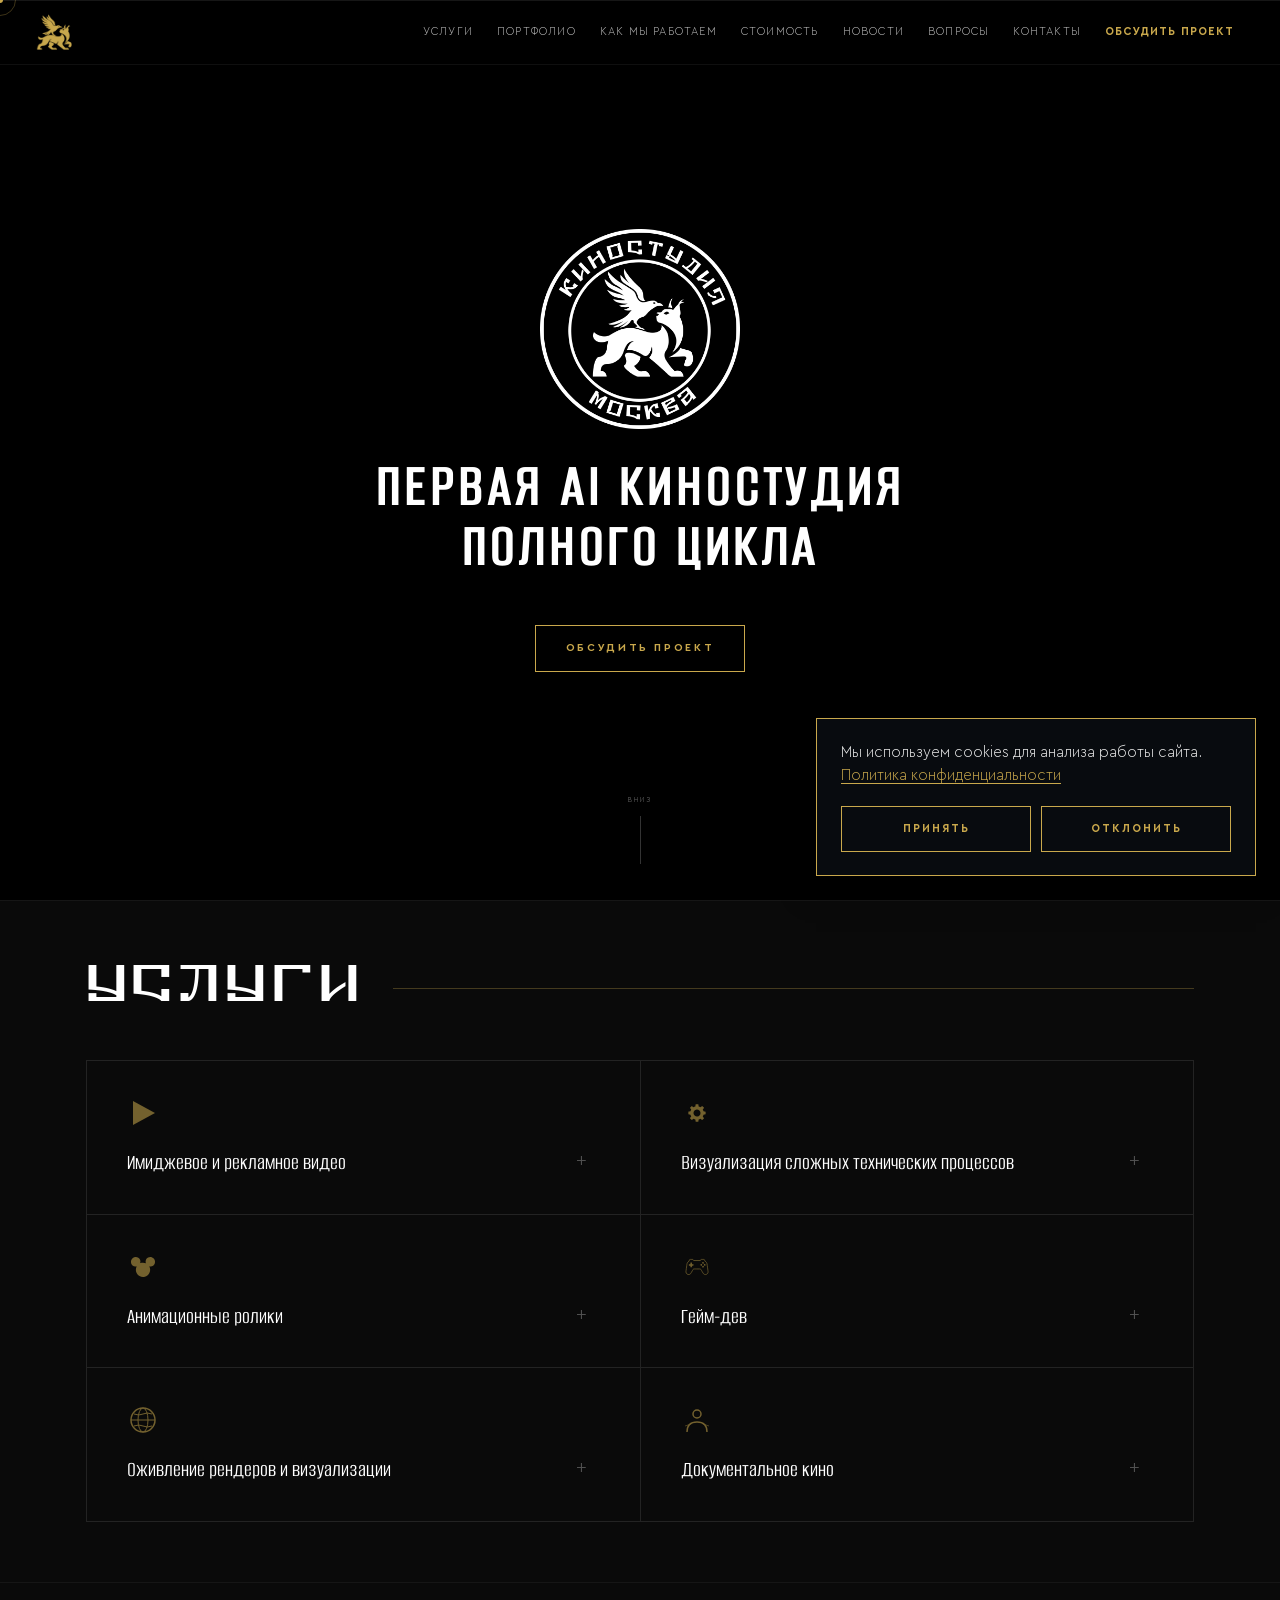
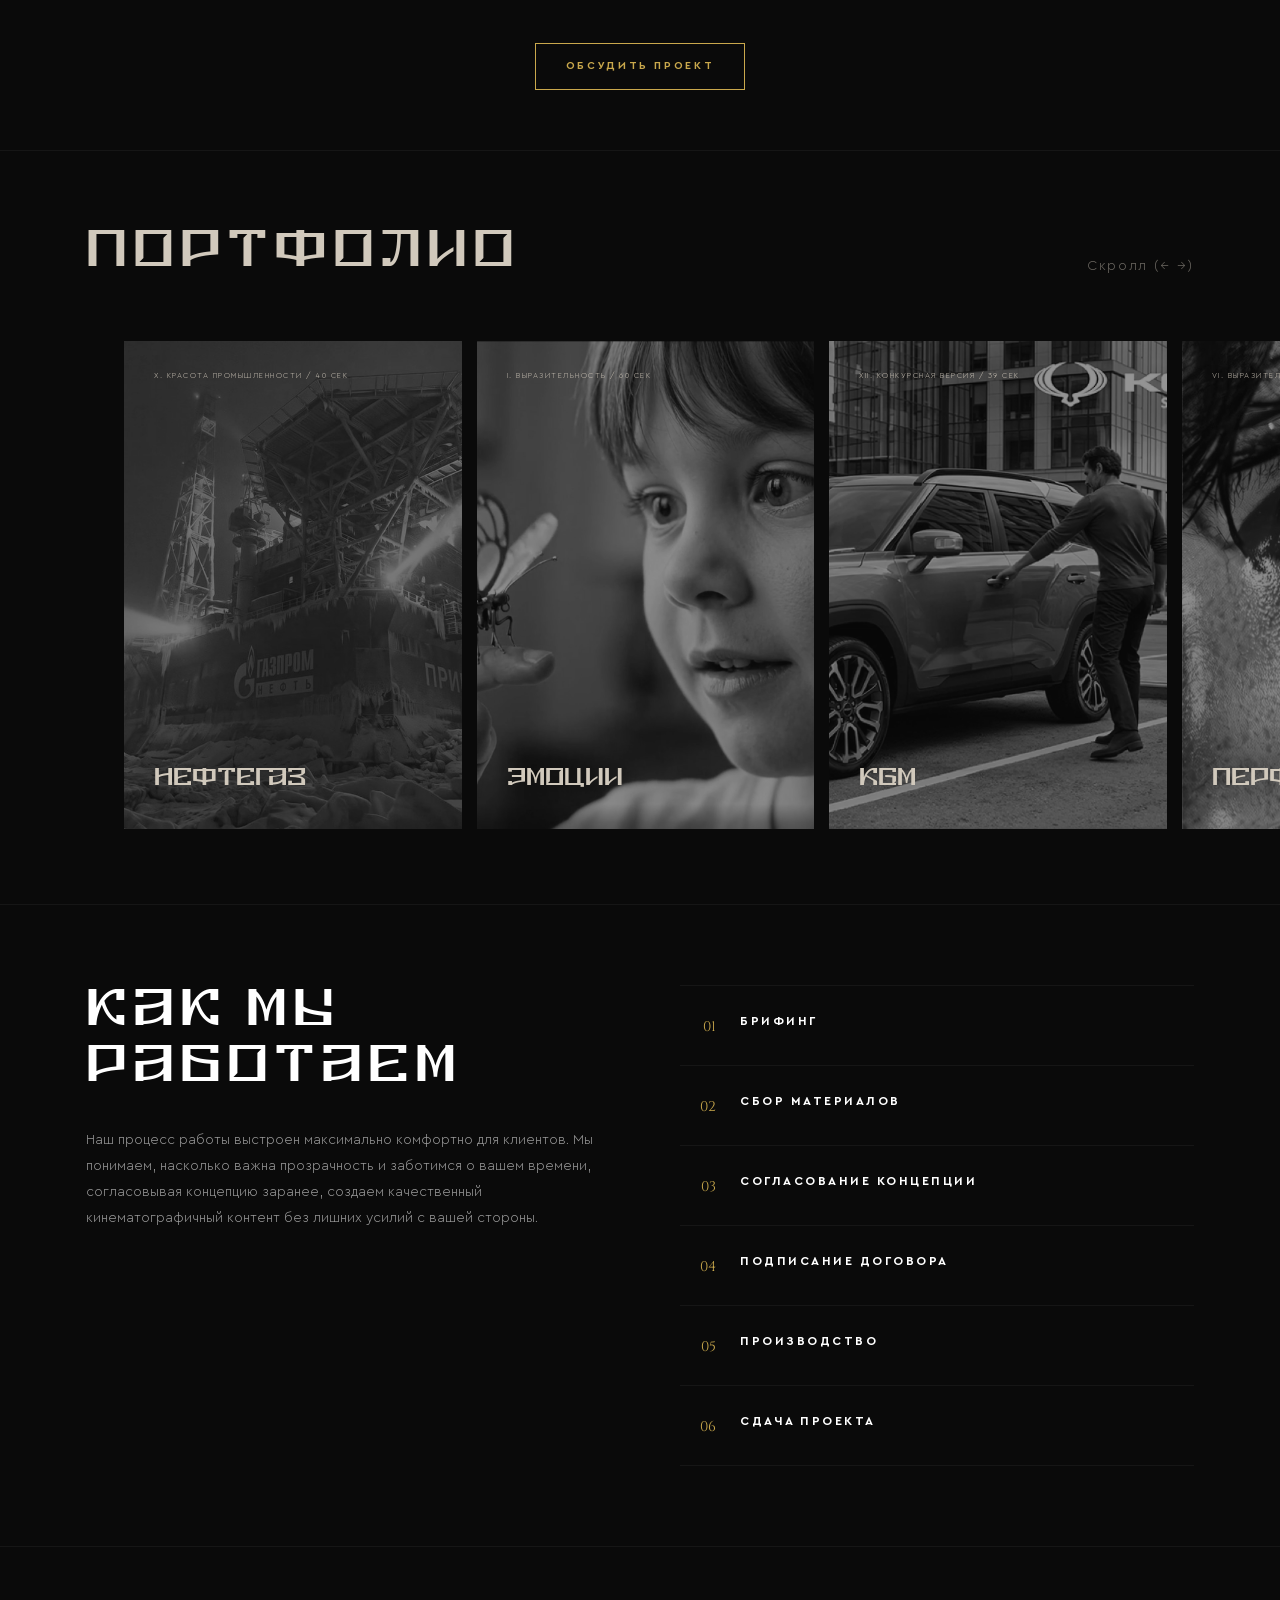
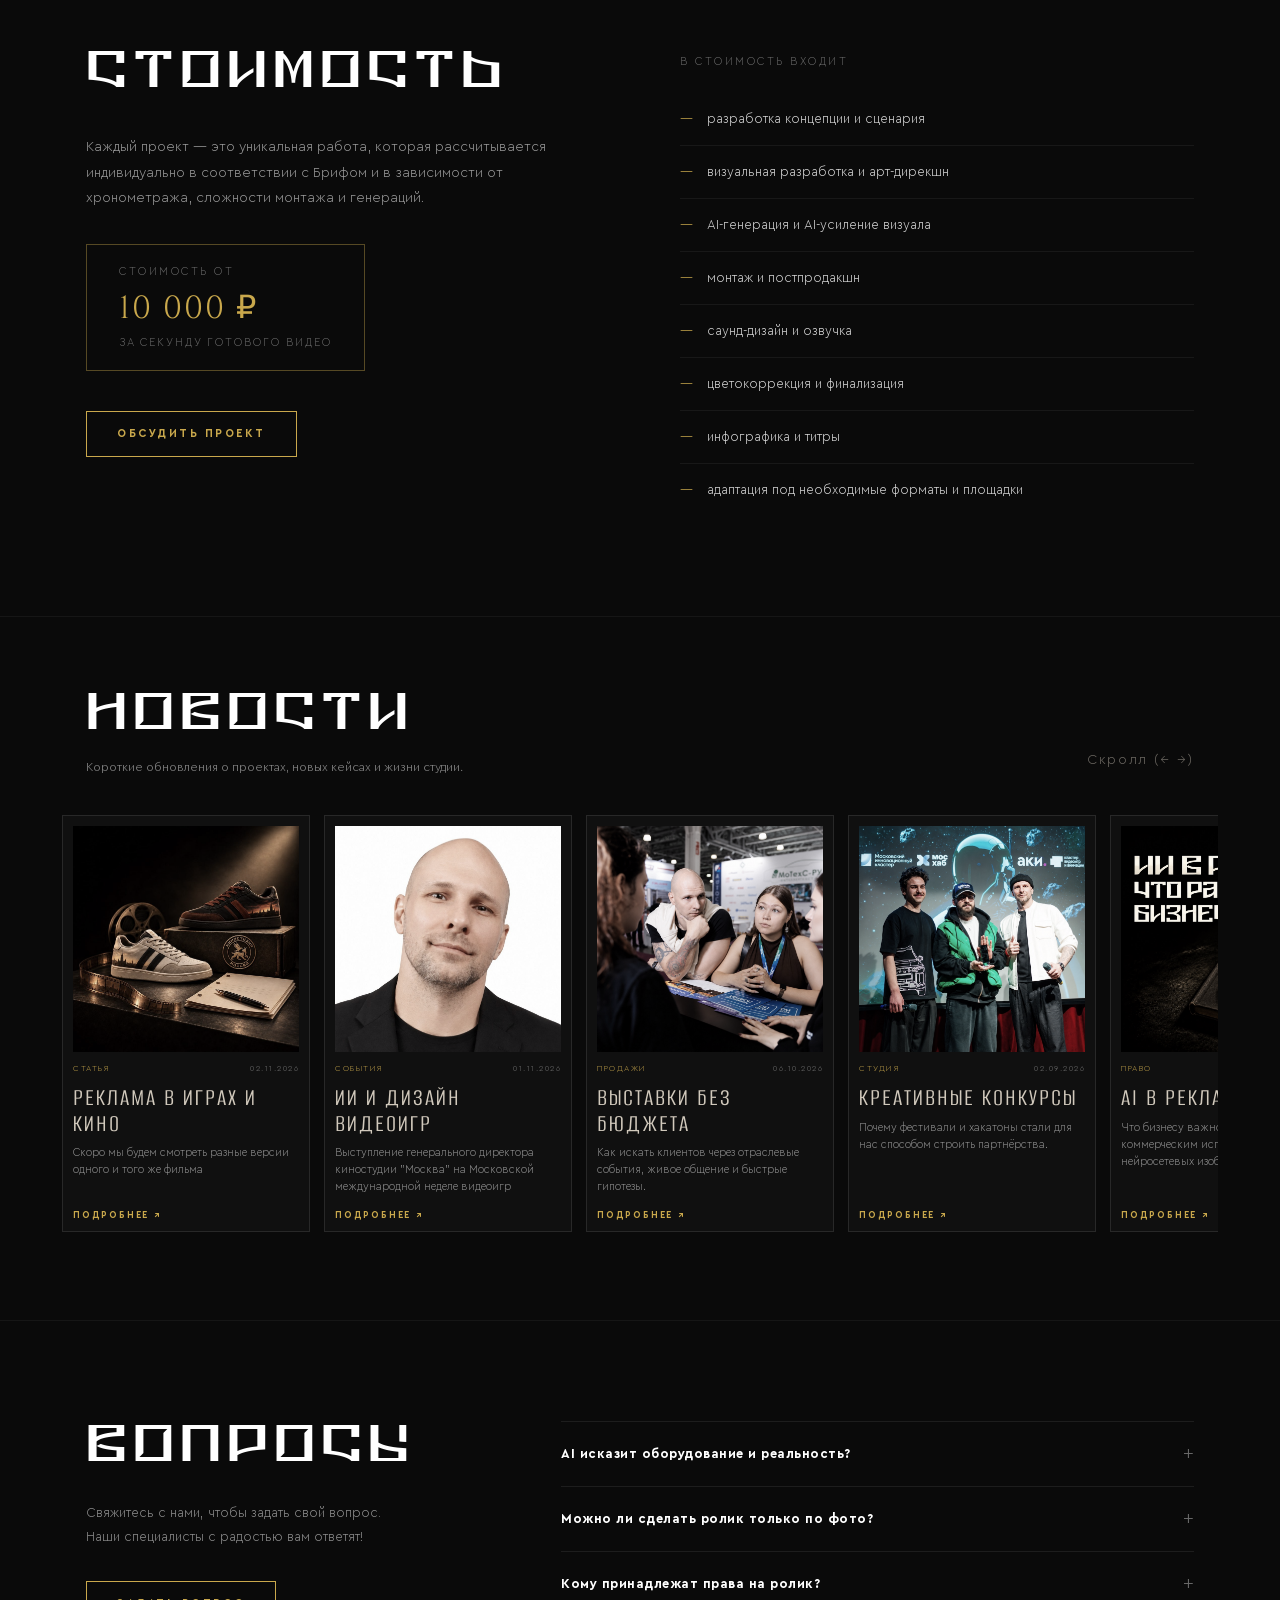
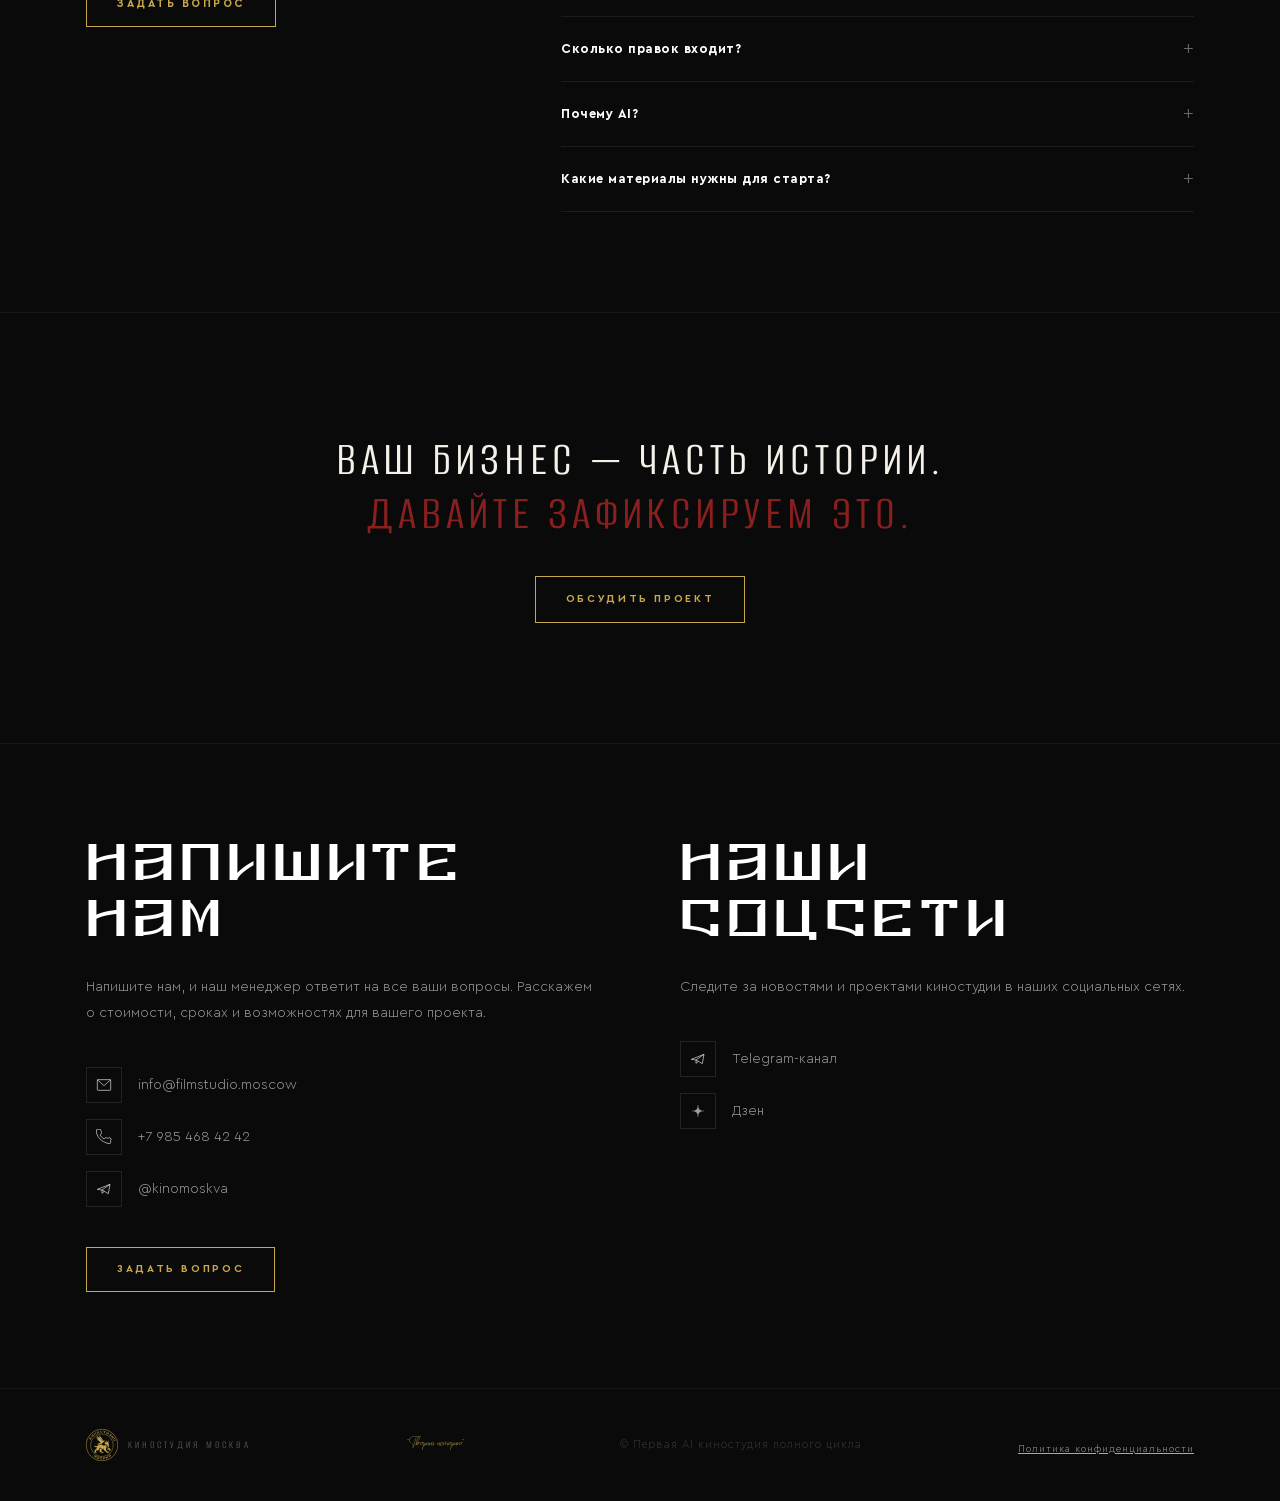
==== commit e7a9db32: "Prepare full homepage, videos, and case for temporary testing" ====
--- a/index.html
+++ b/index.html
@@ -1,7 +1,7 @@
 <!DOCTYPE html>
 <html lang="ru">
 <head>
-  <meta name="robots" content="noindex,nofollow">
+<meta name="robots" content="noindex,nofollow">
   <meta charset="UTF-8" />
   <meta name="viewport" content="width=device-width, initial-scale=1.0" />
   <title>AI-видеопродакшн и рекламные ролики — Киностудия Москва</title>
@@ -15,31 +15,31 @@
       font-display: swap;
       font-family: 'Alumni Sans';
       font-weight: 400;
-      src: url('./seo-assets/95b2f2b636941650c0e4.woff') format('woff');
+      src: url('/seo-assets/95b2f2b636941650c0e4.woff') format('woff');
     }
     @font-face {
       font-display: swap;
       font-family: 'Bella Script CYR';
       font-weight: 400;
-      src: url('./seo-assets/e4b12abcdb68e929bc5b.woff') format('woff');
+      src: url('/seo-assets/e4b12abcdb68e929bc5b.woff') format('woff');
     }
     @font-face {
       font-display: swap;
       font-family: 'Belozersk';
       font-weight: 400;
-      src: url('./seo-assets/f9d3b7fd0845e3368933.woff') format('woff');
+      src: url('/seo-assets/f9d3b7fd0845e3368933.woff') format('woff');
     }
     @font-face {
       font-display: swap;
       font-family: 'Cera Pro';
       font-weight: 700;
-      src: url('./seo-assets/f8084cbc8c60eb4481e8.woff') format('woff');
+      src: url('/seo-assets/f8084cbc8c60eb4481e8.woff') format('woff');
     }
     @font-face {
       font-display: swap;
       font-family: 'Cera Pro';
       font-weight: 300;
-      src: url('./seo-assets/e4d81f683a7a56b06e94.woff') format('woff');
+      src: url('/seo-assets/e4d81f683a7a56b06e94.woff') format('woff');
     }
 
     *, *::before, *::after { box-sizing: border-box; margin: 0; padding: 0; }
@@ -980,8 +980,8 @@
       .service-desc { clear:both; }
     }
 </style>
-<script src="./cookie-consent.js?v=20261031d"></script>
-<link rel="canonical" href="./">
+<script src="/cookie-consent.js?v=20261031d"></script>
+<link rel="canonical" href="https://xn--d1ahbfqgvij6j.xn--80adxhks/">
 <meta property="og:type" content="website">
 <meta property="og:locale" content="ru_RU">
 <meta property="og:site_name" content="Киностудия Москва">
@@ -992,9 +992,9 @@
 <script type="application/ld+json">{"@context": "https://schema.org", "@type": "Organization", "@id": "https://xn--d1ahbfqgvij6j.xn--80adxhks/#organization", "name": "Киностудия Москва", "url": "https://xn--d1ahbfqgvij6j.xn--80adxhks/", "logo": "https://xn--d1ahbfqgvij6j.xn--80adxhks/brand-red-20261020.png", "email": "info@filmstudio.moscow", "telephone": "+79854684242"}</script>
 <noscript><style>.service-desc,.faq-a{max-height:none!important;opacity:1!important;margin-top:16px!important}</style></noscript>
 
-<link rel="icon" type="image/png" sizes="96x96" href="./animals-brand-96.png">
-<link rel="icon" type="image/png" sizes="48x48" href="./animals-brand-48.png">
-<link rel="apple-touch-icon" sizes="180x180" href="./animals-brand-180.png">
+<link rel="icon" type="image/png" sizes="96x96" href="/animals-brand-96.png">
+<link rel="icon" type="image/png" sizes="48x48" href="/animals-brand-48.png">
+<link rel="apple-touch-icon" sizes="180x180" href="/animals-brand-180.png">
 <meta name="twitter:card" content="summary">
 <meta name="twitter:image" content="https://xn--d1ahbfqgvij6j.xn--80adxhks/brand-red-20261020.png">
 <style id="brand-heading-font">
@@ -1010,7 +1010,7 @@
   <!-- HEADER -->
   <header>
     <a href="#" class="header-logo" aria-label="Главная">
-      <img src="./animals-brand-180.png" alt="" width="36" height="36" style="display:block;object-fit:contain">
+      <img src="/animals-brand-180.png" alt="" width="36" height="36" style="display:block;object-fit:contain">
     </a>
     <nav class="header-nav">
       <a href="#services">Услуги</a>
@@ -1041,11 +1041,13 @@
 
   <!-- HERO -->
   <section id="hero">
-    <video class="hero-video" autoplay muted loop playsinline webkit-playsinline preload="metadata" poster="./hero-poster-20261020.webp">
+    <video class="hero-video" autoplay muted loop playsinline webkit-playsinline preload="metadata" poster="/hero-poster-20261020.webp">
+      <source src="/full/hero-mobile-20261020.mp4" media="(max-width: 768px)" type="video/mp4">
+      <source src="/full/hero-desktop-20261020.mp4" type="video/mp4">
     </video>
     <div class="hero-bg"></div>
     <div class="hero-content">
-      <div class="hero-logo-mark"><img src="./full_beliy.png" alt="" style="object-fit:contain;display:block">
+      <div class="hero-logo-mark"><img src="/full_beliy.png" alt="" style="object-fit:contain;display:block">
       </div>
       <h1 class="hero-title">Первая AI киностудия<br>полного цикла</h1>
       <a href="https://t.me/m/L3l68gJKNDNi" target="_blank" class="hero-cta" style="
@@ -1208,8 +1210,8 @@
     </div>
     <div class="archive-strip" id="archiveStrip">
       <div class="archive-card">
-        <div class="archive-card-bg" style="background-image:url(./seo-assets/a16cb571b3dc79c15192.jpg);background-size:cover;background-position:center"></div>
-        <div class="archive-card-corners"><img alt="" src="./seo-assets/fe16b8cff1ece2eb353d.svg"><img alt="" src="./seo-assets/fe16b8cff1ece2eb353d.svg"><img alt="" src="./seo-assets/fe16b8cff1ece2eb353d.svg"><img alt="" src="./seo-assets/fe16b8cff1ece2eb353d.svg"></div>
+        <div class="archive-card-bg" style="background-image:url(/seo-assets/a16cb571b3dc79c15192.jpg);background-size:cover;background-position:center"></div>
+        <div class="archive-card-corners"><img alt="" src="/seo-assets/fe16b8cff1ece2eb353d.svg"><img alt="" src="/seo-assets/fe16b8cff1ece2eb353d.svg"><img alt="" src="/seo-assets/fe16b8cff1ece2eb353d.svg"><img alt="" src="/seo-assets/fe16b8cff1ece2eb353d.svg"></div>
         <div class="archive-card-meta">X. КРАСОТА ПРОМЫШЛЕННОСТИ / 40 СЕК</div>
         <div class="archive-card-title">НЕФТЕГАЗ</div>
         <div class="archive-card-plus">
@@ -1217,7 +1219,7 @@
         </div>
       </div>
       <div class="archive-card" onclick="openOverlay('overlay-emotions')" style="cursor:pointer;">
-        <div class="archive-card-bg" style="background-image:url(./seo-assets/124c39f4eebea6ab26f2.jpg);background-size:cover;background-position:center"></div>
+        <div class="archive-card-bg" style="background-image:url(/seo-assets/124c39f4eebea6ab26f2.jpg);background-size:cover;background-position:center"></div>
         
         <div class="archive-card-meta">I. ВЫРАЗИТЕЛЬНОСТЬ / 60 СЕК</div>
         <div class="archive-card-title">ЭМОЦИИ</div>
@@ -1232,8 +1234,8 @@
         <div class="archive-card-plus"><svg viewBox="0 0 8.4 8.4" fill="none"><line x1="4.2" y1="0" x2="4.2" y2="8.4" stroke="#D1C9BC" stroke-width="0.9"/><line x1="0" y1="4.2" x2="8.4" y2="4.2" stroke="#D1C9BC" stroke-width="0.9"/></svg></div>
       </div>
       <div class="archive-card" onclick="openOverlay('overlay-perfekt')" style="cursor:pointer;">
-        <div class="archive-card-bg" style="background-image:url(./seo-assets/3da6476a48f8a03a2469.jpg);background-size:cover;background-position:center"></div>
-        <div class="archive-card-corners"><img alt="" src="./seo-assets/fe16b8cff1ece2eb353d.svg"><img alt="" src="./seo-assets/fe16b8cff1ece2eb353d.svg"><img alt="" src="./seo-assets/fe16b8cff1ece2eb353d.svg"><img alt="" src="./seo-assets/fe16b8cff1ece2eb353d.svg"></div>
+        <div class="archive-card-bg" style="background-image:url(/seo-assets/3da6476a48f8a03a2469.jpg);background-size:cover;background-position:center"></div>
+        <div class="archive-card-corners"><img alt="" src="/seo-assets/fe16b8cff1ece2eb353d.svg"><img alt="" src="/seo-assets/fe16b8cff1ece2eb353d.svg"><img alt="" src="/seo-assets/fe16b8cff1ece2eb353d.svg"><img alt="" src="/seo-assets/fe16b8cff1ece2eb353d.svg"></div>
         <div class="archive-card-meta">VI. ВЫРАЗИТЕЛЬНОСТЬ / 25 СЕК</div>
         <div class="archive-card-title">ПЕРФЕКТ</div>
         <div class="archive-card-plus">
@@ -1247,7 +1249,7 @@
         <div class="archive-card-plus"><svg viewBox="0 0 8.4 8.4" fill="none"><line x1="4.2" y1="0" x2="4.2" y2="8.4" stroke="#D1C9BC" stroke-width="0.9"/><line x1="0" y1="4.2" x2="8.4" y2="4.2" stroke="#D1C9BC" stroke-width="0.9"/></svg></div>
       </div>
       <div class="archive-card" onclick="openOverlay('overlay-promyshlennost')" style="cursor:pointer;">
-        <div class="archive-card-bg" style="background-image:url(./seo-assets/1a955936588e258f7e7c.jpg);background-size:cover;background-position:center"></div>
+        <div class="archive-card-bg" style="background-image:url(/seo-assets/1a955936588e258f7e7c.jpg);background-size:cover;background-position:center"></div>
         
         <div class="archive-card-meta">II. ШОУРИЛ / 35 СЕК</div>
         <div class="archive-card-title">ПРОМЫШЛЕННОСТЬ</div>
@@ -1256,8 +1258,8 @@
         </div>
       </div>
       <div class="archive-card">
-        <div class="archive-card-bg" style="background-image:url(./seo-assets/787ca0524ad8d4b9f22e.jpg);background-size:cover;background-position:center"></div>
-        <div class="archive-card-corners"><img alt="" src="./seo-assets/fe16b8cff1ece2eb353d.svg"><img alt="" src="./seo-assets/fe16b8cff1ece2eb353d.svg"><img alt="" src="./seo-assets/fe16b8cff1ece2eb353d.svg"><img alt="" src="./seo-assets/fe16b8cff1ece2eb353d.svg"></div>
+        <div class="archive-card-bg" style="background-image:url(/seo-assets/787ca0524ad8d4b9f22e.jpg);background-size:cover;background-position:center"></div>
+        <div class="archive-card-corners"><img alt="" src="/seo-assets/fe16b8cff1ece2eb353d.svg"><img alt="" src="/seo-assets/fe16b8cff1ece2eb353d.svg"><img alt="" src="/seo-assets/fe16b8cff1ece2eb353d.svg"><img alt="" src="/seo-assets/fe16b8cff1ece2eb353d.svg"></div>
         <div class="archive-card-meta">IV. ПРЕМИАЛЬНОСТЬ / 40 СЕК</div>
         <div class="archive-card-title">СУПЕРДЖЕТ</div>
         <div class="archive-card-plus">
@@ -1277,8 +1279,8 @@
         <div class="archive-card-plus"><svg viewBox="0 0 8.4 8.4" fill="none"><line x1="4.2" y1="0" x2="4.2" y2="8.4" stroke="#D1C9BC" stroke-width="0.9"/><line x1="0" y1="4.2" x2="8.4" y2="4.2" stroke="#D1C9BC" stroke-width="0.9"/></svg></div>
       </div>
       <div class="archive-card">
-        <div class="archive-card-bg" style="background-image:url(./seo-assets/7ccef1e4fc33ec93a642.jpg);background-size:cover;background-position:center"></div>
-        <div class="archive-card-corners"><img alt="" src="./seo-assets/fe16b8cff1ece2eb353d.svg"><img alt="" src="./seo-assets/fe16b8cff1ece2eb353d.svg"><img alt="" src="./seo-assets/fe16b8cff1ece2eb353d.svg"><img alt="" src="./seo-assets/fe16b8cff1ece2eb353d.svg"></div>
+        <div class="archive-card-bg" style="background-image:url(/seo-assets/7ccef1e4fc33ec93a642.jpg);background-size:cover;background-position:center"></div>
+        <div class="archive-card-corners"><img alt="" src="/seo-assets/fe16b8cff1ece2eb353d.svg"><img alt="" src="/seo-assets/fe16b8cff1ece2eb353d.svg"><img alt="" src="/seo-assets/fe16b8cff1ece2eb353d.svg"><img alt="" src="/seo-assets/fe16b8cff1ece2eb353d.svg"></div>
         <div class="archive-card-meta">III. СКОРОСТЬ РЕАЛИЗАЦИИ / 40 СЕК</div>
         <div class="archive-card-title">ГРАДО-<br>СТРОИТЕЛЬСТВО</div>
         <div class="archive-card-plus">
@@ -1286,8 +1288,8 @@
         </div>
       </div>
       <div class="archive-card">
-        <div class="archive-card-bg" style="background-image:url(./seo-assets/bfd403f5e77564ef1494.jpg);background-size:cover;background-position:center"></div>
-        <div class="archive-card-corners"><img alt="" src="./seo-assets/fe16b8cff1ece2eb353d.svg"><img alt="" src="./seo-assets/fe16b8cff1ece2eb353d.svg"><img alt="" src="./seo-assets/fe16b8cff1ece2eb353d.svg"><img alt="" src="./seo-assets/fe16b8cff1ece2eb353d.svg"></div>
+        <div class="archive-card-bg" style="background-image:url(/seo-assets/bfd403f5e77564ef1494.jpg);background-size:cover;background-position:center"></div>
+        <div class="archive-card-corners"><img alt="" src="/seo-assets/fe16b8cff1ece2eb353d.svg"><img alt="" src="/seo-assets/fe16b8cff1ece2eb353d.svg"><img alt="" src="/seo-assets/fe16b8cff1ece2eb353d.svg"><img alt="" src="/seo-assets/fe16b8cff1ece2eb353d.svg"></div>
         <div class="archive-card-meta">V. УРОВЕНЬ ДЕТАЛИЗАЦИИ / 38 СЕК</div>
         <div class="archive-card-title">ОБОРУДОВАНИЕ</div>
         <div class="archive-card-plus">
@@ -1295,8 +1297,8 @@
         </div>
       </div>
       <div class="archive-card" onclick="openOverlay('overlay-medrentex')" style="cursor:pointer;">
-        <div class="archive-card-bg" style="background-image:url(./seo-assets/e5c4b84babafd61e9949.jpg);background-size:cover;background-position:center"></div>
-        <div class="archive-card-corners"><img alt="" src="./seo-assets/fe16b8cff1ece2eb353d.svg"><img alt="" src="./seo-assets/fe16b8cff1ece2eb353d.svg"><img alt="" src="./seo-assets/fe16b8cff1ece2eb353d.svg"><img alt="" src="./seo-assets/fe16b8cff1ece2eb353d.svg"></div>
+        <div class="archive-card-bg" style="background-image:url(/seo-assets/e5c4b84babafd61e9949.jpg);background-size:cover;background-position:center"></div>
+        <div class="archive-card-corners"><img alt="" src="/seo-assets/fe16b8cff1ece2eb353d.svg"><img alt="" src="/seo-assets/fe16b8cff1ece2eb353d.svg"><img alt="" src="/seo-assets/fe16b8cff1ece2eb353d.svg"><img alt="" src="/seo-assets/fe16b8cff1ece2eb353d.svg"></div>
         <div class="archive-card-meta">VII. МЕДИЦИНА / 43 СЕК</div>
         <div class="archive-card-title">МЕДРЕНТЕХ</div>
         <div class="archive-card-plus">
@@ -1304,8 +1306,8 @@
         </div>
       </div>
       <div class="archive-card">
-        <div class="archive-card-bg" style="background-image:url(./seo-assets/9497a1d75233f34e1eee.jpg);background-size:cover;background-position:center"></div>
-        <div class="archive-card-corners"><img alt="" src="./seo-assets/fe16b8cff1ece2eb353d.svg"><img alt="" src="./seo-assets/fe16b8cff1ece2eb353d.svg"><img alt="" src="./seo-assets/fe16b8cff1ece2eb353d.svg"><img alt="" src="./seo-assets/fe16b8cff1ece2eb353d.svg"></div>
+        <div class="archive-card-bg" style="background-image:url(/seo-assets/9497a1d75233f34e1eee.jpg);background-size:cover;background-position:center"></div>
+        <div class="archive-card-corners"><img alt="" src="/seo-assets/fe16b8cff1ece2eb353d.svg"><img alt="" src="/seo-assets/fe16b8cff1ece2eb353d.svg"><img alt="" src="/seo-assets/fe16b8cff1ece2eb353d.svg"><img alt="" src="/seo-assets/fe16b8cff1ece2eb353d.svg"></div>
         <div class="archive-card-meta">VIII. СИЛЬНЫЕ ЭМОЦИИ / 42 СЕК</div>
         <div class="archive-card-title">ДА, ТЫ МОЖЕШЬ</div>
         <div class="archive-card-plus">
@@ -1314,8 +1316,8 @@
       </div>
     
       <div class="archive-card" onclick="openOverlay('overlay-huggito')" style="cursor:pointer;">
-        <div class="archive-card-bg" style="background-image:url(./seo-assets/acda888d1857ac03202c.jpg);background-size:cover;background-position:center"></div>
-        <div class="archive-card-corners"><img alt="" src="./seo-assets/fe16b8cff1ece2eb353d.svg"><img alt="" src="./seo-assets/fe16b8cff1ece2eb353d.svg"><img alt="" src="./seo-assets/fe16b8cff1ece2eb353d.svg"><img alt="" src="./seo-assets/fe16b8cff1ece2eb353d.svg"></div>
+        <div class="archive-card-bg" style="background-image:url(/seo-assets/acda888d1857ac03202c.jpg);background-size:cover;background-position:center"></div>
+        <div class="archive-card-corners"><img alt="" src="/seo-assets/fe16b8cff1ece2eb353d.svg"><img alt="" src="/seo-assets/fe16b8cff1ece2eb353d.svg"><img alt="" src="/seo-assets/fe16b8cff1ece2eb353d.svg"><img alt="" src="/seo-assets/fe16b8cff1ece2eb353d.svg"></div>
         <div class="archive-card-meta">IX. АНИМАЦИЯ / 33 СЕК</div>
         <div class="archive-card-title">HUGGITO</div>
         <div class="archive-card-plus">
@@ -1323,8 +1325,8 @@
         </div>
       </div>
       <div class="archive-card">
-        <div class="archive-card-bg" style="background-image:url(./seo-assets/61c94e5fadf8e49b94d2.jpg);background-size:cover;background-position:center"></div>
-        <div class="archive-card-corners"><img alt="" src="./seo-assets/fe16b8cff1ece2eb353d.svg"><img alt="" src="./seo-assets/fe16b8cff1ece2eb353d.svg"><img alt="" src="./seo-assets/fe16b8cff1ece2eb353d.svg"><img alt="" src="./seo-assets/fe16b8cff1ece2eb353d.svg"></div>
+        <div class="archive-card-bg" style="background-image:url(/seo-assets/61c94e5fadf8e49b94d2.jpg);background-size:cover;background-position:center"></div>
+        <div class="archive-card-corners"><img alt="" src="/seo-assets/fe16b8cff1ece2eb353d.svg"><img alt="" src="/seo-assets/fe16b8cff1ece2eb353d.svg"><img alt="" src="/seo-assets/fe16b8cff1ece2eb353d.svg"><img alt="" src="/seo-assets/fe16b8cff1ece2eb353d.svg"></div>
         <div class="archive-card-meta">XI. ТОЧНОСТЬ ПРОРАБОТКИ / 25 СЕК</div>
         <div class="archive-card-title">РУЛЕВАЯ РЕЙКА</div>
         <div class="archive-card-plus">
@@ -1487,7 +1489,7 @@
           <span class="news-more">Подробнее ↗</span>
         </a>
 
-        <a class="news-card reveal reveal-delay-4" href="./case/kgmXskillout/" target="_blank" rel="noopener">
+        <a class="news-card reveal reveal-delay-4" href="https://киностудия.москва/case/kgmXskillout/" target="_blank" rel="noopener">
           <div class="news-image" style="background-image:url('news-kgm-skillout.jpg');"></div>
           <div class="news-meta-row">
             <span class="news-category">Кейс</span>
@@ -1829,7 +1831,7 @@
         </svg>
       </button>
       <video preload="none" id="video-huggito" controls playsinline webkit-playsinline>
-        <source data-src="huggito.mp4" type="video/mp4">
+        <source data-src="/full/huggito.mp4" type="video/mp4">
       </video>
     </div>
   </div>
@@ -1845,7 +1847,7 @@
         </svg>
       </button>
       <video preload="none" id="video-medrentex" controls playsinline webkit-playsinline>
-        <source data-src="medrentex.mp4" type="video/mp4">
+        <source data-src="/full/medrentex.mp4" type="video/mp4">
       </video>
     </div>
   </div>
@@ -1861,7 +1863,7 @@
         </svg>
       </button>
       <video preload="none" id="video-neftegaz" controls playsinline webkit-playsinline>
-        <source data-src="neftegaz.mp4" type="video/mp4">
+        <source data-src="/full/neftegaz.mp4" type="video/mp4">
       </video>
     </div>
   </div>
@@ -2002,7 +2004,7 @@
         </svg>
       </button>
       <video preload="none" id="video-oborudovanie" controls playsinline webkit-playsinline>
-        <source data-src="equipment-detail.mp4" type="video/mp4">
+        <source data-src="/full/equipment-detail.mp4" type="video/mp4">
       </video>
     </div>
   </div>
@@ -2018,7 +2020,7 @@
         </svg>
       </button>
       <video preload="none" id="video-rulevaya" controls playsinline webkit-playsinline>
-        <source data-src="steering-rack.mp4" type="video/mp4">
+        <source data-src="/full/steering-rack.mp4" type="video/mp4">
       </video>
     </div>
   </div>
@@ -2034,7 +2036,7 @@
         </svg>
       </button>
       <video preload="none" id="video-superjet" controls playsinline webkit-playsinline>
-        <source data-src="yakovlev-sj100.mp4" type="video/mp4">
+        <source data-src="/full/yakovlev-sj100.mp4" type="video/mp4">
       </video>
     </div>
   </div>
@@ -2050,7 +2052,7 @@
         </svg>
       </button>
       <video preload="none" id="video-gradostroit" controls playsinline webkit-playsinline>
-        <source data-src="city-building.mp4" type="video/mp4">
+        <source data-src="/full/city-building.mp4" type="video/mp4">
       </video>
     </div>
   </div>
@@ -2066,7 +2068,7 @@
         </svg>
       </button>
       <video preload="none" id="video-daytymozhesh" controls playsinline webkit-playsinline>
-        <source data-src="yes-you-can.mp4" type="video/mp4">
+        <source data-src="/full/yes-you-can.mp4" type="video/mp4">
       </video>
     </div>
   </div>
@@ -2082,7 +2084,7 @@
         </svg>
       </button>
       <video preload="none" id="video-perfekt" controls playsinline webkit-playsinline>
-        <source data-src="you-perfect.mp4" type="video/mp4">
+        <source data-src="/full/you-perfect.mp4" type="video/mp4">
       </video>
     </div>
   </div>
@@ -2200,7 +2202,7 @@
         </svg>
       </button>
       <video preload="none" id="video-hackathon" controls playsinline webkit-playsinline>
-        <source data-src="hackathon.mp4" type="video/mp4">
+        <source data-src="/full/hackathon.mp4" type="video/mp4">
       </video>
     </div>
   </div>
@@ -2216,7 +2218,7 @@
         </svg>
       </button>
       <video preload="none" controls style="width:100%;height:100%;object-fit:contain;">
-        <source data-src="production-showreel.mp4" type="video/mp4">
+        <source data-src="/full/production-showreel.mp4" type="video/mp4">
       </video>
     </div>
   </div>
@@ -2232,7 +2234,7 @@
         </svg>
       </button>
       <video preload="none" controls style="width:100%;height:100%;object-fit:contain;">
-        <source data-src="tbank-emotions.mp4" type="video/mp4">
+        <source data-src="/full/tbank-emotions.mp4" type="video/mp4">
       </video>
     </div>
   </div>
@@ -2249,7 +2251,7 @@
         </svg>
       </button>
       <video preload="none" id="video-kgm" controls playsinline webkit-playsinline poster="kgm-cover-cropped.png?v=3">
-        <source data-src="kgm.mp4" type="video/mp4">
+        <source data-src="/full/kgm.mp4" type="video/mp4">
       </video>
     </div>
   </div>
@@ -2265,7 +2267,7 @@
         </svg>
       </button>
       <video preload="none" id="video-chistaya-liniya-1" controls playsinline webkit-playsinline poster="chistaya-liniya-1-poster.png">
-        <source data-src="chistaya-liniya-1.mp4" type="video/mp4">
+        <source data-src="/full/chistaya-liniya-1.mp4" type="video/mp4">
       </video>
     </div>
   </div>
@@ -2281,7 +2283,7 @@
         </svg>
       </button>
       <video preload="none" id="video-chistaya-liniya-2" controls playsinline webkit-playsinline poster="chistaya-liniya-2-poster.png">
-        <source data-src="chistaya-liniya-2.mp4" type="video/mp4">
+        <source data-src="/full/chistaya-liniya-2.mp4" type="video/mp4">
       </video>
     </div>
   </div>
@@ -2297,7 +2299,7 @@
         </svg>
       </button>
       <video preload="none" id="video-chistaya-liniya-3" controls playsinline webkit-playsinline poster="chistaya-liniya-3-poster.png">
-        <source data-src="chistaya-liniya-3.mp4" type="video/mp4">
+        <source data-src="/full/chistaya-liniya-3.mp4" type="video/mp4">
       </video>
     </div>
   </div>
@@ -2313,7 +2315,7 @@
         </svg>
       </button>
       <video preload="none" id="video-novy-svet" controls playsinline webkit-playsinline poster="novy-svet-poster.png">
-        <source data-src="novy-svet.mp4" type="video/mp4">
+        <source data-src="/full/novy-svet.mp4" type="video/mp4">
       </video>
     </div>
   </div>
